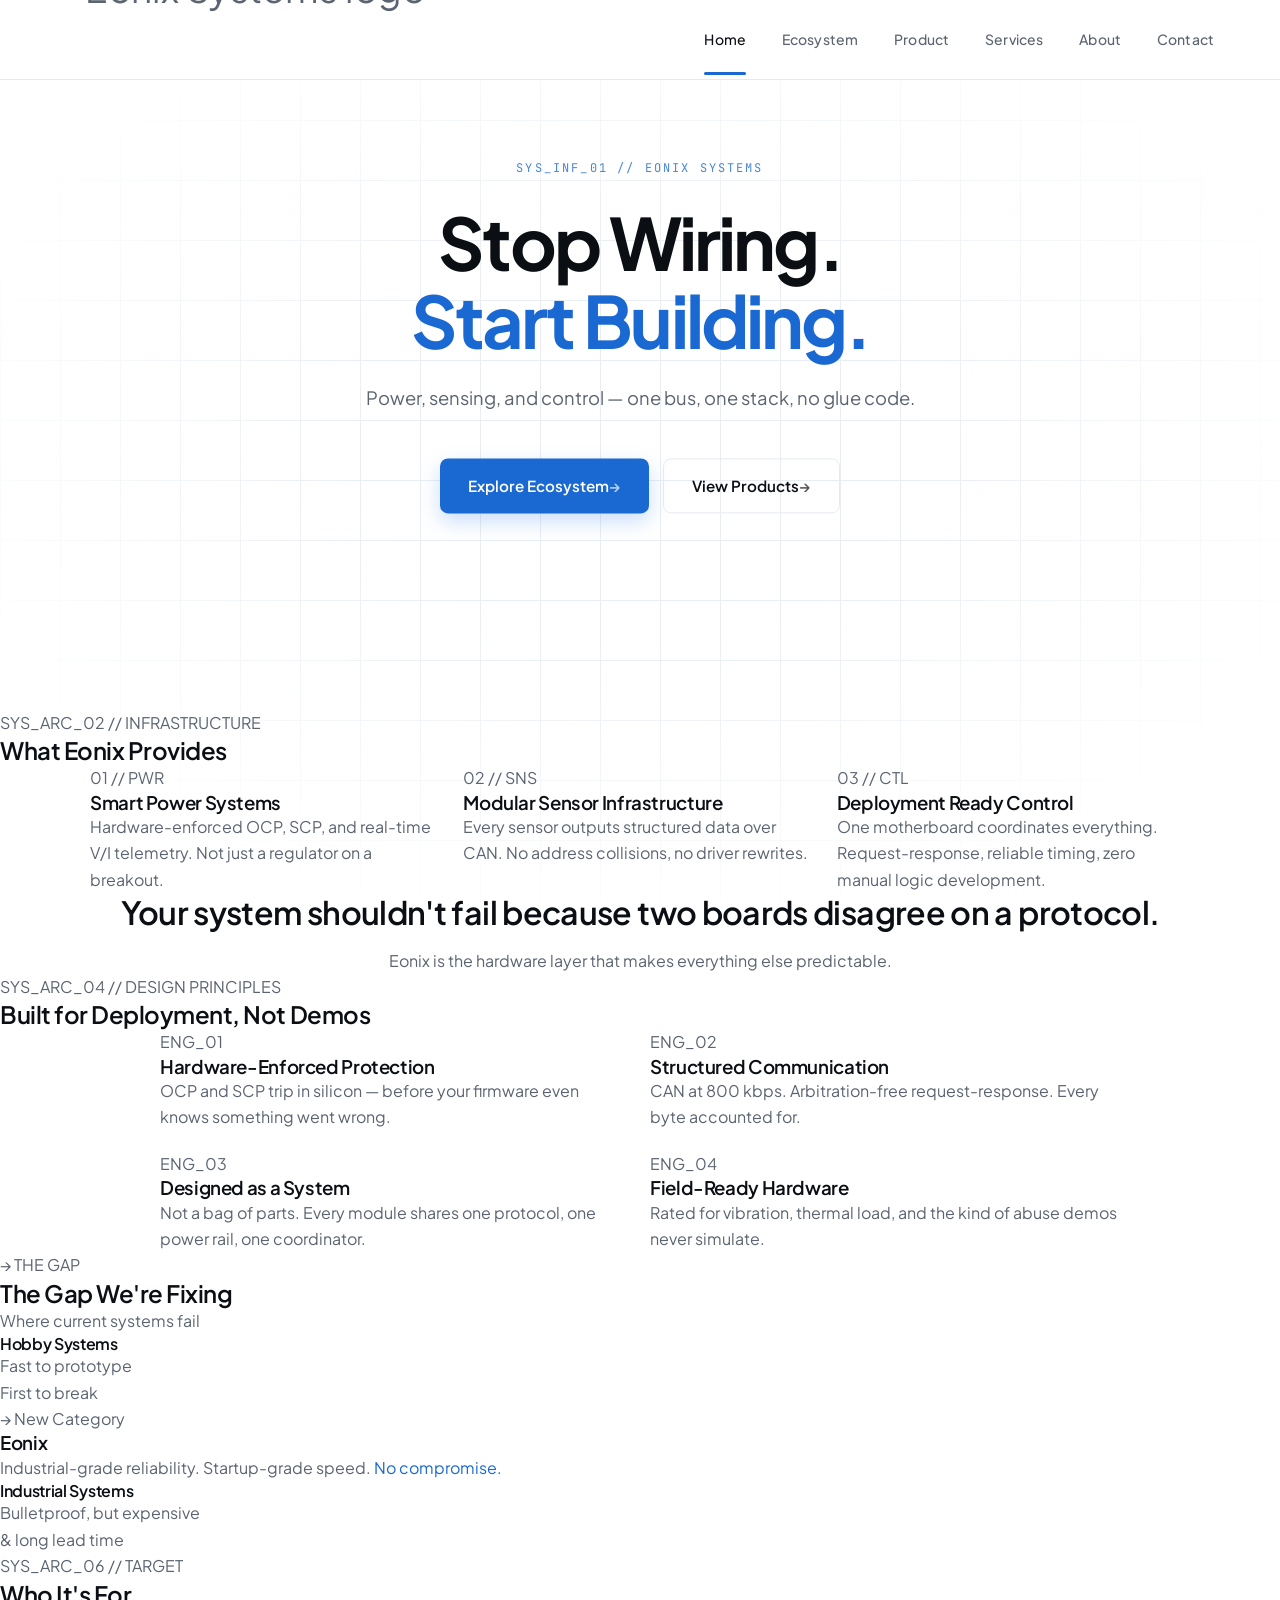
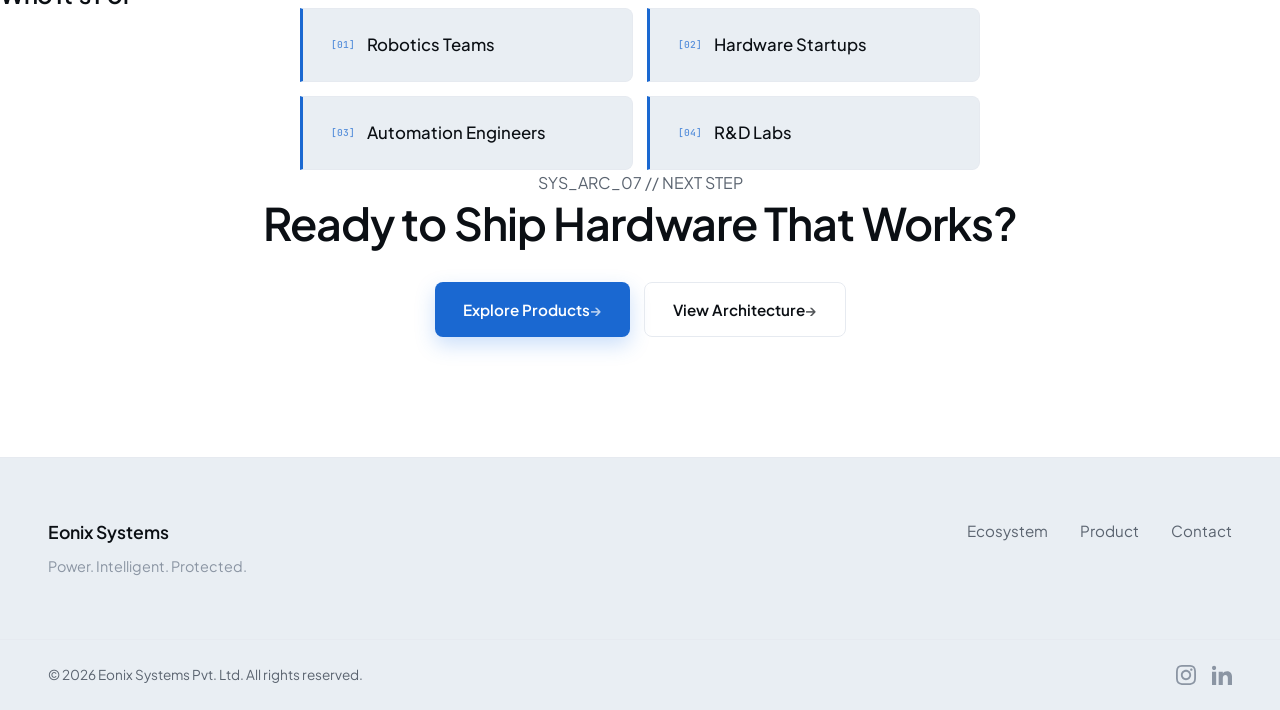
==== index.html @ 837c62bd "Change favicon and mobile logo to black version" ====
<!doctype html>
<html lang="en">

<head>
  <link rel="icon" href="assets/Logo Only Black Transparent.png" type="image/png">
  <meta charset="UTF-8" />
  <meta name="viewport" content="width=device-width, initial-scale=1.0" />
  <meta name="description"
    content="Eonix Systems builds modular embedded infrastructure for robotics, automation, and hardware startups." />
  <meta property="og:title" content="Eonix Systems | Smart Power Infrastructure" />
  <meta property="og:description"
    content="Engineering-first embedded systems — power, sensing, and control built as a unified hardware stack." />
  <title>Eonix Systems | Smart Power Infrastructure</title>

  <link rel="preconnect" href="https://fonts.googleapis.com" />
  <link rel="preconnect" href="https://fonts.gstatic.com" crossorigin />
  <link
    href="https://fonts.googleapis.com/css2?family=Plus+Jakarta+Sans:wght@400;500;600;700&family=JetBrains+Mono:wght@400;700&display=swap"
    rel="stylesheet" />

  <link rel="stylesheet" href="css/base.css?v=608" />
  <link rel="stylesheet" href="css/layout.css?v=608" />
  <link rel="stylesheet" href="css/nav.css?v=609" />
  <link rel="stylesheet" href="css/animations.css?v=608" />
  <link rel="stylesheet" href="css/footer.css?v=608" />
  <link rel="stylesheet" href="css/home.css?v=608" />
</head>

<body>
  <!-- BACKGROUND GRID (same as about.html) -->
  <div class="super-grid"></div>

  <!-- NAVBAR -->
  <nav class="nav-root">
    <div class="nav-inner">
      <a class="nav-logo" href="index.html">
        <img src="assets/Name Logo White Transparent.png" alt="Eonix Systems logo" />
      </a>
      <div class="nav-links">
        <a class="nav-link nav-active" href="index.html">Home</a>
        <a class="nav-link" href="ecosystem.html">Ecosystem</a>
        <a class="nav-link" href="product.html">Product</a>
        <a class="nav-link" href="services.html">Services</a>
        <a class="nav-link" href="about.html">About</a>
        <a class="nav-link" href="contact.html">Contact</a>
      </div>
      <button class="nav-toggle" aria-label="Toggle navigation">
        <span></span><span></span><span></span>
      </button>
    </div>
  </nav>

  <main class="page-wrapper blueprint-wrapper">
    <!-- VERTICAL GUIDE RAILS -->
    <div class="master-guide left"></div>
    <div class="master-guide right"></div>

    <!-- 1. HERO -->
    <section class="page-hero home-root page-section hero-animated-grid">
      <div class="home-hero-inner">
        <span class="hero-sys-label">SYS_INF_01 // EONIX SYSTEMS</span>

        <h1 class="home-title">
          Stop Wiring.<br />
          <span class="text-accent">Start Building.</span>
        </h1>

        <p class="home-subtitle subtitle-animate">
          Power, sensing, and control — one bus, one stack, no glue code.
        </p>

        <div class="hero-actions hero-actions-animate">
          <a class="btn-primary" href="ecosystem.html">
            Explore Ecosystem <span class="btn-arrow">→</span>
          </a>
          <a class="btn-secondary" href="product.html">
            View Products <span class="btn-arrow">→</span>
          </a>
        </div>
      </div>
    </section>

    <!-- 2. WHAT EONIX PROVIDES -->
    <section class="sys-section">
      <div class="sys-container">
        <div class="sys-header reveal">
          <span class="sys-eyebrow">SYS_ARC_02 // INFRASTRUCTURE</span>
          <h2 class="sys-title">What Eonix Provides</h2>
        </div>

        <div class="sys-content provides-grid">
          <div class="sys-card reveal" style="--delay: 100ms;">
            <span class="sys-eyebrow">01 // PWR</span>
            <h3>Smart Power Systems</h3>
            <p>Hardware-enforced OCP, SCP, and real-time V/I telemetry. Not just a regulator on a breakout.</p>
          </div>
          <div class="sys-card reveal" style="--delay: 200ms;">
            <span class="sys-eyebrow">02 // SNS</span>
            <h3>Modular Sensor Infrastructure</h3>
            <p>Every sensor outputs structured data over CAN. No address collisions, no driver rewrites.</p>
          </div>
          <div class="sys-card reveal" style="--delay: 300ms;">
            <span class="sys-eyebrow">03 // CTL</span>
            <h3>Deployment Ready Control</h3>
            <p>One motherboard coordinates everything. Request-response, reliable timing, zero manual logic development.</p>
          </div>
        </div>
      </div>
    </section>

    <!-- 3. WHY IT MATTERS -->
    <section class="sys-section reveal">
      <div class="sys-container" style="text-align: center;">
        <h2 class="sys-title" style="font-size: 2rem; margin-bottom: 16px;">
          Your system shouldn't fail because two boards disagree on a protocol.
        </h2>
        <p class="sys-subtitle">
          Eonix is the hardware layer that makes everything else predictable.
        </p>
      </div>
    </section>

    <!-- 4. BUILT FOR DEPLOYMENT -->
    <section class="sys-section">
      <div class="sys-container">
        <div class="sys-header reveal">
          <span class="sys-eyebrow">SYS_ARC_04 // DESIGN PRINCIPLES</span>
          <h2 class="sys-title">Built for Deployment, Not Demos</h2>
        </div>

        <div class="sys-content deployment-grid">
          <div class="sys-card reveal" style="--delay: 100ms;">
            <span class="sys-eyebrow">ENG_01</span>
            <h3>Hardware-Enforced Protection</h3>
            <p>OCP and SCP trip in silicon — before your firmware even knows something went wrong.</p>
          </div>
          <div class="sys-card reveal" style="--delay: 200ms;">
            <span class="sys-eyebrow">ENG_02</span>
            <h3>Structured Communication</h3>
            <p>CAN at 800 kbps. Arbitration-free request-response. Every byte accounted for.</p>
          </div>
          <div class="sys-card reveal" style="--delay: 300ms;">
            <span class="sys-eyebrow">ENG_03</span>
            <h3>Designed as a System</h3>
            <p>Not a bag of parts. Every module shares one protocol, one power rail, one coordinator.</p>
          </div>
          <div class="sys-card reveal" style="--delay: 400ms;">
            <span class="sys-eyebrow">ENG_04</span>
            <h3>Field-Ready Hardware</h3>
            <p>Rated for vibration, thermal load, and the kind of abuse demos never simulate.</p>
          </div>
        </div>
      </div>
    </section>

    <!-- 5. THE GAP -->
    <section class="sys-section">
      <div class="sys-container premium-gap-section">
        <div class="sys-header reveal">
          <span class="sys-eyebrow">→ THE GAP</span>
          <h2 class="sys-title">The Gap We're Fixing</h2>
          <p class="sys-subtitle">Where current systems fail</p>
        </div>

        <div class="sys-content premium-gap-grid">
          <div class="premium-comp-card hobby reveal reveal-left" style="--delay: 100ms;">
            <h4>Hobby Systems</h4>
            <p>Fast to prototype<br>First to break</p>
          </div>

          <div class="premium-eonix-center reveal reveal-scale" style="--delay: 300ms;">
            <div class="eonix-center-content">
              <span class="eonix-new-category">→ New Category</span>
              <h3 class="eonix-brand-text">Eonix</h3>
              <div class="eonix-tagline">
                <span class="tagline-line1">Industrial-grade reliability.</span>
                <span class="tagline-line2">Startup-grade speed.</span>
                <span class="tagline-line3 text-accent">No compromise.</span>
              </div>
            </div>
          </div>

          <div class="premium-comp-card industrial reveal reveal-right" style="--delay: 200ms;">
            <h4>Industrial Systems</h4>
            <p>Bulletproof, but expensive<br>& long lead time</p>
          </div>
        </div>
      </div>
    </section>

    <!-- 6. WHO IT'S FOR -->
    <section class="sys-section reveal">
      <div class="sys-container">
        <div class="sys-header">
          <span class="sys-eyebrow">SYS_ARC_06 // TARGET</span>
          <h2 class="sys-title">Who It's For</h2>
        </div>

        <div class="sys-content who-list">
        <div class="who-list-item reveal" style="--delay: 100ms;">
          <span class="who-index">[01]</span> Robotics Teams
        </div>
        <div class="who-list-item reveal" style="--delay: 200ms;">
          <span class="who-index">[02]</span> Hardware Startups
        </div>
        <div class="who-list-item reveal" style="--delay: 300ms;">
          <span class="who-index">[03]</span> Automation Engineers
        </div>
        <div class="who-list-item reveal" style="--delay: 400ms;">
          <span class="who-index">[04]</span> R&D Labs
        </div>
        </div>
      </div>
    </section>

    <!-- 7. FINAL CTA -->
    <section class="sys-section reveal reveal-scale">
      <div class="sys-container" style="text-align: center; position: relative;">
        <span class="sys-eyebrow" style="margin-bottom: 20px;">SYS_ARC_07 // NEXT STEP</span>
        <h2 class="sys-title" style="font-size: 2.8rem; margin-bottom: 32px;">
          Ready to Ship Hardware That Works?
        </h2>
        <div class="sys-content hero-actions">
        <a class="btn-primary" href="product.html">
          Explore Products <span class="btn-arrow">→</span>
        </a>
        <a class="btn-secondary" href="ecosystem.html">
          View Architecture <span class="btn-arrow">→</span>
        </a>
        </div>
      </div>
    </section>
  </main>

  <!-- FOOTER -->
  <footer class="footer-root">
    <div class="footer-inner">
      <div class="footer-left">
        <p class="footer-brand">Eonix Systems</p>
        <p class="footer-tagline">Power. Intelligent. Protected.</p>
      </div>
      <div class="footer-right">
        <a class="footer-link" href="ecosystem.html">Ecosystem</a>
        <a class="footer-link" href="product.html">Product</a>
        <a class="footer-link" href="contact.html">Contact</a>
      </div>
    </div>
    <div class="footer-bottom">
      <p>© 2026 Eonix Systems Pvt. Ltd. All rights reserved.</p>
      <div class="footer-social">
        <a href="https://www.instagram.com/eonixsystems/" class="social-icon" aria-label="Instagram" target="_blank">
          <svg viewBox="0 0 24 24" xmlns="http://www.w3.org/2000/svg">
            <path
              d="M12 2.163c3.204 0 3.584.012 4.85.07 3.252.148 4.771 1.691 4.919 4.919.058 1.265.069 1.645.069 4.849 0 3.205-.012 3.584-.069 4.849-.149 3.225-1.664 4.771-4.919 4.919-1.266.058-1.644.07-4.85.07-3.204 0-3.584-.012-4.849-.07-3.26-.149-4.771-1.699-4.919-4.92-.058-1.265-.07-1.644-.07-4.849 0-3.204.013-3.583.07-4.849.149-3.227 1.664-4.771 4.919-4.919 1.266-.057 1.645-.069 4.849-.069zm0-2.163c-3.259 0-3.667.014-4.947.072-4.358.2-6.78 2.618-6.98 6.98-.059 1.281-.073 1.689-.073 4.948 0 3.259.014 3.668.072 4.948.2 4.358 2.618 6.78 6.98 6.98 1.281.058 1.689.072 4.948.072 3.259 0 3.668-.014 4.948-.072 4.354-.2 6.782-2.618 6.979-6.98.059-1.28.073-1.689.073-4.948 0-3.259-.014-3.667-.072-4.947-.196-4.354-2.617-6.78-6.979-6.98-1.281-.059-1.69-.073-4.949-.073zm0 5.838c-3.403 0-6.162 2.759-6.162 6.162s2.759 6.163 6.162 6.163 6.162-2.759 6.162-6.163c0-3.403-2.759-6.162-6.162-6.162zm0 10.162c-2.209 0-4-1.79-4-4 0-2.209 1.791-4 4-4s4 1.791 4 4c0 2.21-1.791 4-4 4zm6.406-11.845c-.796 0-1.441.645-1.441 1.44s.645 1.44 1.441 1.44c.795 0 1.439-.645 1.439-1.44s-.644-1.44-1.439-1.44z" />
          </svg>
        </a>
        <a href="https://www.linkedin.com/company/eonix-systems/?viewAsMember=true" class="social-icon"
          aria-label="LinkedIn" target="_blank">
          <svg viewBox="0 0 24 24" xmlns="http://www.w3.org/2000/svg">
            <path
              d="M4.98 3.5c0 1.381-1.11 2.5-2.48 2.5s-2.48-1.119-2.48-2.5c0-1.38 1.11-2.5 2.48-2.5s2.48 1.12 2.48 2.5zm.02 4.5h-5v16h5v-16zm7.982 0h-4.968v16h4.969v-8.399c0-4.67 6.029-5.052 6.029 0v8.399h4.988v-10.131c0-7.88-8.922-7.593-11.018-3.714v-2.155z" />
          </svg>
        </a>
      </div>
    </div>
  </footer>

  <script src="js/scroll-reveal.js?v=604"></script>
  <script src="js/scroll-animations.js?v=604"></script>
  <script src="js/nav.js?v=609"></script>
</body>

</html>
---- css/base.css ----
/* =============================================================================
   BASE.CSS — Global Design System Foundation
   =============================================================================
   ⭐ THIS IS THE MOST IMPORTANT CSS FILE. Read this before editing anything else.

   DESIGN PHILOSOPHY (v2 — Premium Minimal):
   Target aesthetic: Linear / Stripe / Antigravity — NOT glowing/cyberpunk.
   - Deep navy-black backgrounds, NOT pure black
   - Muted electric blue accent (#2563EB), NOT neon cyan
   - Zero glow effects, zero text-shadows on accent colors
   - Flat surfaces with very thin borders for separation
   - Generous whitespace, clean typography hierarchy

   CSS Load Order (every page loads these in sequence):
   base.css → layout.css → nav.css → animations.css → footer.css → [page].css
   ============================================================================= */

/* =========================
   GLOBAL RESET
   ========================= */

@import url('https://fonts.googleapis.com/css2?family=Plus+Jakarta+Sans:wght@400;500;600;700&family=JetBrains+Mono:wght@400;700&display=swap');

* {
    margin: 0;
    padding: 0;
    box-sizing: border-box;
}

html {
    overflow-x: clip;
    width: 100%;
}

/* =========================
   CSS VARIABLES — Design Tokens
   ========================= */

:root {
    /* SURFACES */
    --surface-0: #ffffff;   /* base */
    --surface-1: #e9eef3;   /* section contrast (darkened 5%) */
    --surface-2: #dfe6f0;   /* elevated containers (darkened 5%) */

    /* TEXT */
    --text-primary: #0b0f14;
    --text-secondary: #5b6470;
    --text-muted: #8b95a3;

    /* BORDERS */
    --border-subtle: #e6eaf0;
    --border-strong: #d0d7e2;

    /* PRIMARY ACCENT (Tweak these variables to adjust the global blue) */
    --accent: #1a68d1;         /* Slightly darker main blue (was #2f80ed) */
    --accent-light: #3584f2;   /* Lighter hover/glow (was #56a8ff) */
    --accent-dark: #1251a6;    /* Deep strict click-state (was #1c5ed6) */

    /* SYSTEM STATE COLORS (SEMANTIC) */
    --state-ok: #27ae60;
    --state-warning: #f2994a;
    --state-error: #eb5757;
    --state-info: var(--accent);

    /* OPTIONAL INDUSTRIAL ACCENT */
    --accent-neutral: #2a2f36;

    /* LEGACY ALIASES (gradual phase-out) */
    --bg-main: var(--surface-0);
    --bg-soft: var(--surface-1);
    --bg-card: var(--surface-0);
    --bg-primary: var(--surface-0);
    --bg-secondary: var(--surface-1);
    --accent-primary: var(--accent);
    --accent-hover: var(--accent-dark);

    /* UI Elements */
    --shadow-sm: 0 1px 3px rgba(0, 0, 0, 0.05);
    --shadow-md: 0 4px 16px rgba(0, 0, 0, 0.04);
    --shadow-lg: 0 12px 40px rgba(0, 0, 0, 0.06);

    /* Geometry */
    --nav-height: 80px;
    --section-spacing: 120px;
}

/* =========================
   BODY & TYPOGRAPHY
   ========================= */

body {
    background-color: var(--bg-main);
    color: var(--text-secondary);
    font-family: 'Plus Jakarta Sans', system-ui, sans-serif;
    line-height: 1.65;
    -webkit-font-smoothing: antialiased;
    position: relative;
    overflow-x: clip;
    width: 100%;
}

p {
    color: var(--text-secondary);
    line-height: 1.65;
}

h1,
h2,
h3,
h4,
h5,
h6 {
    font-family: 'Plus Jakarta Sans', sans-serif;
    font-weight: 600;
    line-height: 1.2;
    color: var(--text-primary);
    letter-spacing: -0.02em;
}

a {
    text-decoration: none;
    color: inherit;
    transition: color 0.2s ease;
}

/* =========================
   BACKGROUND GRID
   ========================= */

body::before {
    content: "";
    position: fixed;
    inset: 0;
    z-index: -1;
    background-image:
        linear-gradient(#e9eef5 1px, transparent 1px),
        linear-gradient(90deg, #e9eef5 1px, transparent 1px);
    background-size: 60px 60px;
    mask-image: radial-gradient(ellipse at center, black 30%, transparent 80%);
    pointer-events: none;
}

/* NOTE: body::after removed — no accent glow overlay */

/* =========================
   UTILITIES
   ========================= */

/* Flat panel / Base card component */
.card,
.provides-card,
.check-item-card,
.stat-card,
.prd-overview-card,
.why-card {
    background: #ffffff;
    border: 1px solid var(--border-subtle);
    border-radius: 12px;
    box-shadow: 0 4px 20px rgba(0, 0, 0, 0.03);
    transition: all 0.25s ease;
}

.card:hover,
.provides-card:hover,
.check-item-card:hover,
.stat-card:hover,
.prd-overview-card:hover,
.why-card:hover {
    transform: translateY(-4px);
    border-color: var(--accent);
    box-shadow: 0 10px 30px rgba(0, 0, 0, 0.06);
}

/* Subtle section divider */
.section-divider {
    height: 1px;
    background: linear-gradient(90deg, transparent, #e6eaf0, transparent);
    width: 100%;
    margin: 45px 0;
}

/* Base CTA Buttons */
.primary-btn,
.btn-primary {
    background: var(--accent);
    color: white;
    border-radius: 8px;
    box-shadow: 0 8px 20px rgba(47, 128, 237, 0.25);
    transition: all 0.2s ease;
    display: inline-flex;
    align-items: center;
    justify-content: center;
    padding: 14px 28px;
    font-weight: 600;
    font-size: 0.95rem;
    border: none;
    cursor: pointer;
}

.primary-btn:hover,
.btn-primary:hover {
    background: var(--accent-dark);
    transform: translateY(-1px);
    color: white;
}

.secondary-btn,
.btn-secondary {
    background: transparent;
    color: var(--text-primary);
    border: 1px solid var(--border-subtle);
    border-radius: 8px;
    transition: all 0.2s ease;
    display: inline-flex;
    align-items: center;
    justify-content: center;
    padding: 14px 28px;
    font-weight: 600;
    font-size: 0.95rem;
    cursor: pointer;
}

.secondary-btn:hover,
.btn-secondary:hover {
    background: var(--bg-secondary);
    border-color: rgba(0, 0, 0, 0.15);
    transform: translateY(-1px);
}

/* Accent color */
.text-accent {
    color: var(--accent);
}

/* Formerly glow-text */
.glow-text {
    color: var(--accent);
    font-weight: 600;
}

/* Red emphasis */
.text-red-glow, .text-red {
    color: var(--state-error);
}

/* =========================
   EMPHASIS & STRUCTURAL BLOCKS
   ========================= */

.highlight-block {
    background: #eef6ff;
    border-left: 3px solid var(--accent);
    padding: 16px;
    color: var(--text-primary);
    border-radius: 0 8px 8px 0;
}

.dark-section {
    background: #0b0f14;
    color: #ffffff;
    border-radius: 16px;
    padding: 60px;
}

/* Ensure typography inside dark section automatically adapts */
.dark-section h1, .dark-section h2, .dark-section h3, .dark-section h4, .dark-section .matters-main {
    color: #ffffff;
}

.dark-section p, .dark-section .matters-sub {
    color: var(--text-muted);
}

.dark-section .section-divider {
    background: linear-gradient(90deg, transparent, rgba(255, 255, 255, 0.1), transparent);
}

.text-bold {
    font-weight: 700;
}

/* Hover border brightening — replaces all glow effects */
.glow-hover {
    transition: border-color 0.25s ease, background 0.25s ease;
}

.glow-hover:hover {
    border-color: var(--border-strong);
    background: var(--bg-card);
}
---- css/layout.css ----
/* =========================
   PAGE SECTION (GLOBAL)
   ========================= */

.page-section {
    max-width: 1500px;
    padding-left: 48px;
    padding-right: 48px;
    margin-left: auto;
    margin-right: auto;
}

@media (max-width: 768px) {
    .page-section {
        padding-left: 16px;
        padding-right: 16px;
    }
}

/* Alternate Section Backgrounds */
.page-section:nth-of-type(even) {
    background-color: var(--bg-secondary);
    border: 1px solid var(--border-subtle);
    border-radius: 20px;
    padding-top: 64px;
    padding-bottom: 64px;
    margin-top: 32px;
    margin-bottom: 32px;
}

/* =========================
   GLOBAL DEPTH & LIGHT
   ========================= */

.page-wrapper {
    background:
        linear-gradient(to bottom,
            rgba(255, 255, 255, 0.015),
            transparent 30%);
}

.page-wrapper {
    padding-top: var(--nav-height);
    min-height: calc(100vh - var(--nav-height));
}

/* =========================
   CONSISTENT PAGE HERO
   All first-sections on every page use this class for
   identical top padding / headline distance from the nav.
   ========================= */

.page-hero {
    min-height: 60vh;
    display: flex;
    flex-direction: column;
    justify-content: flex-start;
    align-items: center;
    padding-top: 14vh;
    padding-bottom: 20px;
    position: relative;
    text-align: center;
}

/* Vertical space between major page sections */
.page-section+.home-tech-divider {
    margin-top: 0;
    margin-bottom: 0;
}
---- css/nav.css ----
/* =============================================================================
   NAV.CSS — Fixed Top Navigation
   Design: Minimal, thin, clean. No glowing active states.
   ============================================================================= */

.nav-root {
    position: fixed;
    top: 0;
    left: 0;
    width: 100%;
    height: var(--nav-height);

    /* Solid nav — not glass, not blur */
    background-color: rgba(255, 255, 255, 0.92);
    border-bottom: 1px solid var(--border-subtle);
    /* #e6eaf0 maps to border-subtle in base.css */
    backdrop-filter: blur(8px);
    -webkit-backdrop-filter: blur(8px);

    z-index: 1000;
}

.nav-inner {
    max-width: 1400px;
    height: 100%;
    margin: 0 auto;
    padding: 0 48px;

    display: flex;
    align-items: center;
    justify-content: space-between;
}

/* Logo clickable wrapper */
.nav-logo {
    display: flex;
    align-items: center;
    flex-shrink: 0;
}

.nav-logo img {
    height: 70px;
    display: block;
    transform: scale(2.3);
    /* Scales the actual pixels up despite transparent borders */
    transform-origin: left center;
}

.nav-links {
    display: flex;
    align-items: stretch;
    height: 100%;
}

.nav-link {
    display: flex;
    align-items: center;
    padding: 0 18px;
    text-decoration: none;
    font-size: 0.875rem;
    color: var(--text-secondary);
    font-weight: 500;
    transition: color 0.2s ease, background-color 0.2s ease;
    letter-spacing: 0.01em;
}

/* Hover — subtle colour shift, NO text-shadow */
.nav-link:hover {
    color: var(--text-primary);
    background-color: var(--bg-soft);
}

.nav-toggle {
    display: none;
    background: none;
    border: none;
    cursor: pointer;
    padding: 4px;
}

.nav-toggle span {
    display: block;
    width: 22px;
    height: 1.5px;
    background-color: var(--text-secondary);
    margin: 5px 0;
    transition: background 0.2s ease;
}

/* =========================
   ACTIVE PAGE STATE
   Clean underline — no box-shadow glow
   ========================= */

.nav-active {
    color: var(--text-primary);
    position: relative;
    font-weight: 500;
    /* NO text-shadow */
}

.nav-slider {
    position: absolute;
    bottom: 4px;
    left: 0;
    height: 3px;
    border-radius: 3px;
    background-color: var(--accent);
    transition: transform 0.3s cubic-bezier(0.25, 1, 0.5, 1), width 0.3s cubic-bezier(0.25, 1, 0.5, 1), opacity 0.2s ease;
    pointer-events: none;
    z-index: 10;
}

/* =========================
   RESPONSIVE (mobile)
   ========================= */

@media (max-width: 1024px) {

    :root {
        --nav-height: 70px;
    }

    .nav-logo img {
        content: url("../assets/Logo Only Black Transparent.png");
        height: 50px;
        transform: scale(1.5);
        /* Adjust this scale specifically for the symbol image */
        transform-origin: left center;
    }

    .nav-inner {
        padding: 0 24px;
    }

    .nav-links {
        position: absolute;
        top: var(--nav-height);
        left: 0;
        width: 100%;
        height: auto;
        gap: 0;
        max-height: calc(100vh - var(--nav-height));
        overflow-y: auto;
        flex-direction: column;
        background-color: var(--bg-soft);
        display: none;
        border-bottom: 1px solid var(--border-subtle);
    }

    .nav-links.open {
        display: flex;
    }

    .nav-link {
        width: 100%;
        padding: 18px 24px;
        border-top: 1px solid var(--border-subtle);
        color: var(--text-secondary);
    }

    .nav-slider {
        display: none !important;
    }

    .nav-active {
        color: var(--accent-hover);
        border-left: 2px solid var(--accent-primary);
        padding-left: 22px;
    }

    .nav-toggle {
        display: block;
    }
}
---- css/animations.css ----
/* =============================================================================
   ANIMATIONS.CSS — Scroll Reveal & Motion System
   =============================================================================
   HOW SCROLL REVEAL WORKS:
   1. Add class "reveal" to any element you want to fade in on scroll
   2. js/scroll-reveal.js adds ".is-visible" when it enters the viewport
   3. The CSS transition here does the visual animation

   STAGGERED DELAY: Add style="--delay: 200ms;" to stagger elements.

   PHILOSOPHY: Very subtle. Fade-in / slide-up only. No pulsing, no glowing.
   ============================================================================= */

/* =========================
   SCROLL REVEAL — VARIANTS
   ========================= */

.reveal {
    --reveal-y: 16px;
    opacity: 0;
    transform: translateY(var(--reveal-y));
    transition:
        opacity 0.55s ease-out,
        transform 0.55s cubic-bezier(0.22, 1, 0.36, 1);
}

.reveal.is-visible {
    opacity: 1;
    transform: translateY(0);
}

.reveal-left {
    opacity: 0;
    transform: translateX(-24px);
}
.reveal-left.is-visible {
    opacity: 1;
    transform: translateX(0);
}

.reveal-right {
    opacity: 0;
    transform: translateX(24px);
}
.reveal-right.is-visible {
    opacity: 1;
    transform: translateX(0);
}

.reveal-scale {
    opacity: 0;
    transform: scale(0.97);
}
.reveal-scale.is-visible {
    opacity: 1;
    transform: scale(1);
}

/* Stagger delay support via CSS custom prop */
.reveal[style] {
    transition-delay: var(--delay, 0ms);
}

/* =========================
   HERO ANIMATED GRID
   Very faint — barely visible, NOT a neon laser grid.
   ========================= */

.hero-animated-grid {
    position: relative;
    overflow: hidden;
}

.hero-animated-grid::before {
    content: '';
    position: absolute;
    inset: -50%;
    z-index: 0;
    background-image:
        linear-gradient(rgba(255,255,255,0.015) 1px, transparent 1px),
        linear-gradient(90deg, rgba(255,255,255,0.015) 1px, transparent 1px);
    background-size: 64px 64px;
    animation: gridMove 60s linear infinite;
    mask-image: radial-gradient(ellipse at center, black 10%, transparent 55%);
    pointer-events: none;
}

@keyframes gridMove {
    0%   { background-position: 0% 0%; }
    100% { background-position: 100% 100%; }
}

/* =========================
   CONNECTOR LINE
   (Home page: Power/Sensor/Actuator connectors)
   ========================= */

/* NOTE: connector-line is now a thin grey line, not cyan.
   Overrides are in home.css. This base just handles the reveal animation. */
.connector-line {
    /* No box-shadow glow — plain thin line */
    transition: opacity 0.5s ease;
}
.connector-line.is-visible {
    opacity: 1;
}

/* =========================
   REDUCED MOTION
   ========================= */

@media (prefers-reduced-motion: reduce) {
    .reveal,
    .reveal-left,
    .reveal-right,
    .reveal-scale {
        opacity: 1;
        transform: none;
        transition: none;
        animation: none;
    }
}
---- css/footer.css ----
/* =========================
   FOOTER
   ========================= */

.footer-root {
    margin-top: var(--section-spacing);
    border-top: 1px solid var(--border-subtle);
    background-color: var(--surface-1);
}

.footer-inner {
    max-width: 1400px;
    margin: 0 auto;
    padding: 60px 48px;

    display: flex;
    justify-content: space-between;
    align-items: flex-start;
}

.footer-brand {
    font-size: 1.1rem;
    font-weight: 600;
    color: var(--text-primary);
    font-family: 'Plus Jakarta Sans', sans-serif;
}

.footer-tagline {
    font-size: 0.9rem;
    color: var(--text-muted);
    margin-top: 8px;
}

.footer-right {
    display: flex;
    gap: 32px;
}

.footer-link {
    font-size: 0.95rem;
    text-decoration: none;
    color: var(--text-secondary);
    transition: color 0.2s ease;
}

.footer-link:hover {
    color: var(--accent-primary);
}

.footer-bottom {
    max-width: 1400px;
    margin: 0 auto;
    padding: 24px 48px;
    border-top: 1px solid var(--border-subtle);

    display: flex;
    justify-content: space-between;
    align-items: center;

    font-size: 0.85rem;
    color: var(--text-muted);
}

.footer-social {
    display: flex;
    gap: 16px;
    align-items: center;
}

.social-icon {
    color: var(--text-muted);
    transition: color 0.3s ease, transform 0.3s ease;
    display: flex;
    align-items: center;
    justify-content: center;
}

.social-icon svg {
    width: 20px;
    height: 20px;
    fill: currentColor;
}

.social-icon:hover {
    color: var(--accent-primary);
    transform: translateY(-2px);
}

@media (max-width: 768px) {
    .footer-inner {
        flex-direction: column;
        gap: 40px;
        align-items: center;
        text-align: center;
    }

    .footer-right {
        flex-direction: column;
        gap: 16px;
        align-items: center;
        text-align: center;
    }

    .footer-bottom {
        flex-direction: column;
        gap: 16px;
    }
}
---- css/home.css ----
/* =============================================================================
   HOME.CSS — Homepage Styles
   Design: Engineering-first. Blueprint aesthetic with tech details from about.css.
   Space Mono font loaded in HTML head.
   ============================================================================= */

/* =========================
   PAGE-LEVEL SPACING
   ========================= */

.page-section {
    margin-bottom: 90px;
}

/* =========================
   HERO
   ========================= */

/* .home-root styling moved to .page-hero in layout.css */

.home-hero-inner {
    max-width: 860px;
    margin: 0 auto;
    position: relative;
    z-index: 2;
}

.hero-sys-label {
    font-family: 'JetBrains Mono', monospace;
    font-size: 0.75rem;
    color: var(--accent-primary);
    letter-spacing: 0.18em;
    opacity: 0.8;
    margin-bottom: 24px;
    display: block;
    min-height: 1.2em;
}

.home-title {
    font-size: 4.5rem;
    font-weight: 700;
    line-height: 1.08;
    letter-spacing: -0.04em;
    margin-bottom: 24px;
    color: var(--text-primary);
    perspective: 600px;
    /* Prevent FOUC: words are visible only after JS wraps them in .word-reveal spans.
       The .words-ready class is added by scroll-animations.js after wrapping. */
}

.home-title:not(.words-ready) {
    visibility: hidden;
}

/* Fallback: if JS fails to load, show title after 2s */
@supports (animation: none) {
    .home-title:not(.words-ready) {
        animation: showFallback 0s 2s forwards;
    }
}
@keyframes showFallback {
    to { visibility: visible; }
}

.home-subtitle {
    font-size: 1.15rem;
    color: var(--text-secondary);
    max-width: 580px;
    margin: 0 auto 44px;
    font-weight: 400;
    line-height: 1.7;
}

/* =========================
   BUTTONS
   ========================= */

.hero-actions {
    display: flex;
    justify-content: center;
    gap: 14px;
    flex-wrap: wrap;
}

/* Button animation utilities specific to home layout */
.btn-arrow {
    transition: transform 0.18s ease;
    opacity: 0.7;
}
.btn-primary:hover .btn-arrow,
.btn-secondary:hover .btn-arrow {
    transform: translateX(4px);
    opacity: 1;
}

/* =========================
   TECH DIVIDERS (from about.css)
   ========================= */

.home-tech-divider {
    position: relative;
    width: 100%;
    margin: 45px 0;
    height: 1px;
    background: linear-gradient(90deg, transparent, var(--border-subtle), transparent);
    display: flex;
    justify-content: center;
    align-items: center;
}

.home-tech-divider .tech-node {
    display: none; /* Removed the square node for minimal styling */
}

/* =========================
   SECTION HEADER BLOCK
   ========================= */

.home-section-header {
    margin-bottom: 48px;
    text-align: center;
}

.home-section-label {
    font-family: 'JetBrains Mono', monospace;
    font-size: 0.68rem;
    color: var(--accent-primary);
    letter-spacing: 0.2em;
    text-transform: uppercase;
    display: block;
    margin-bottom: 14px;
    opacity: 0.8;
}

.home-section-title {
    font-size: 2.2rem;
    font-weight: 700;
    text-align: center;
    margin-bottom: 0;
    letter-spacing: -0.03em;
    color: var(--text-primary);
    position: relative;
    display: inline-block;
}

/* blue dot before title — same as about.css .title-dot */
.home-section-title .title-dot {
    position: absolute;
    top: 50%;
    left: -22px;
    width: 6px;
    height: 6px;
    background: var(--accent-primary);
    border-radius: 50%;
    transform: translateY(-50%);
}

/* =========================
   HOVER UTILITY
   ========================= */

.hover-tech {
    transition: transform 0.2s cubic-bezier(0.2, 0, 0, 1),
                border-color 0.2s ease,
                background 0.2s ease;
}
.hover-tech:hover {
    transform: translateY(-3px);
    border-color: var(--border-strong) !important;
}

/* =========================
   TECH CARD (blueprint corners)
   ========================= */

.tc-card {
    position: relative;
    background: var(--surface-1);
    border: 1px solid var(--border-subtle);
    border-radius: 8px;
    padding: 36px 28px;
    overflow: hidden;
    transition: border-color 0.2s ease, transform 0.2s ease;
}
.tc-card:hover {
    border-color: var(--border-strong);
    transform: translateY(-3px);
}

/* Corner bracket marks */
.tc-card .tc-corner { position: absolute; width: 10px; height: 10px; border: 1px solid transparent; }
.tc-card .tc-corner.tl { top: 0; left: 0; border-top-color: var(--accent-primary); border-left-color: var(--accent-primary); }
.tc-card .tc-corner.tr { top: 0; right: 0; border-top-color: var(--accent-primary); border-right-color: var(--accent-primary); }
.tc-card .tc-corner.bl { bottom: 0; left: 0; border-bottom-color: var(--accent-primary); border-left-color: var(--accent-primary); }
.tc-card .tc-corner.br { bottom: 0; right: 0; border-bottom-color: var(--accent-primary); border-right-color: var(--accent-primary); }

/* =========================
   WHAT EONIX PROVIDES (3 Cards)
   ========================= */

.home-provides {
    max-width: 1100px;
    margin-left: auto;
    margin-right: auto;
}

.provides-grid {
    display: grid;
    grid-template-columns: repeat(3, 1fr);
    gap: 20px;
    max-width: 1100px;
    margin: 0 auto;
}

.provides-card {
    padding: 36px 28px;
    background: var(--surface-1);
    border: 1px solid var(--border-subtle);
    border-radius: 8px;
    display: flex;
    flex-direction: column;
    gap: 12px;
    position: relative;
    overflow: hidden;
    transition: border-color 0.2s ease, transform 0.2s ease;
}
.provides-card:hover {
    border-color: var(--border-strong);
    transform: translateY(-3px);
}

/* Thin top accent line per card */
.provides-card::before {
    content: '';
    position: absolute;
    top: 0; left: 0; right: 0;
    height: 2px;
    background: var(--accent-primary);
    opacity: 0.6;
}

.provides-card-index {
    font-family: 'JetBrains Mono', monospace;
    font-size: 0.65rem;
    color: var(--accent-primary);
    letter-spacing: 0.15em;
    opacity: 0.7;
}

.provides-card h3 {
    color: var(--text-primary);
    font-size: 1.05rem;
    font-weight: 600;
    margin: 0;
}

.provides-card p {
    color: var(--text-secondary);
    font-size: 0.92rem;
    line-height: 1.6;
    margin: 0;
}

/* =========================
   WHY IT MATTERS (Quote Block)
   ========================= */

.home-matters {
    text-align: center;
    max-width: 720px;
    margin-left: auto;
    margin-right: auto;
    padding: 0 24px;
    margin-bottom: 120px;
}

.home-matters .matters-main {
    font-size: 1.5rem;
    font-weight: 500;
    color: var(--text-primary);
    line-height: 1.6;
    margin: 0 0 16px 0;
}

.home-matters .matters-sub {
    font-size: 1rem;
    color: var(--text-secondary);
    margin: 0;
    line-height: 1.6;
}

/* =========================
   BUILT FOR DEPLOYMENT (2x2)
   ========================= */

.home-difference {
    max-width: 960px;
    margin-left: auto;
    margin-right: auto;
}

.deployment-grid {
    display: grid;
    grid-template-columns: repeat(2, 1fr);
    gap: 20px;
    max-width: 960px;
    margin: 0 auto;
}

.home-diff-item {
    padding: 32px 28px;
    border-radius: 8px;
    background: var(--surface-1);
    border: 1px solid var(--border-subtle);
    display: flex;
    flex-direction: column;
    gap: 10px;
    position: relative;
    transition: border-color 0.2s ease, transform 0.2s ease;
}
.home-diff-item:hover {
    border-color: var(--border-strong);
    transform: translateY(-2px);
}

.diff-item-index {
    font-family: 'JetBrains Mono', monospace;
    font-size: 0.6rem;
    color: var(--accent-primary);
    letter-spacing: 0.15em;
    opacity: 0.6;
}

.home-diff-item h3 {
    font-size: 1.05rem;
    font-weight: 600;
    color: var(--text-primary);
    margin: 0;
}

.home-diff-item p {
    font-size: 0.9rem;
    color: var(--text-secondary);
    line-height: 1.6;
    margin: 0;
}

/* =========================
   GAP SECTION (VS)
   ========================= */

.home-gap {
    max-width: 900px;
    margin-left: auto;
    margin-right: auto;
}

.gap-vs-container {
    display: grid;
    grid-template-columns: 1fr auto 1fr;
    align-items: center;
    gap: 20px;
    max-width: 860px;
    margin: 0 auto 28px;
}

.gap-card {
    padding: 28px 24px;
    text-align: center;
    border-radius: 8px;
    background: var(--surface-1);
    border: 1px solid var(--border-subtle);
}

.gap-card h4 {
    font-size: 1rem;
    margin: 0 0 8px;
    font-weight: 600;
}

.hobby-card h4     { color: #F87171; }
.industrial-card h4 { color: #FBBF24; }

.gap-card p {
    color: var(--text-muted);
    font-size: 0.88rem;
    margin: 0;
    line-height: 1.5;
}

.gap-vs-text {
    font-family: 'JetBrains Mono', monospace;
    font-size: 0.75rem;
    font-weight: 700;
    color: var(--text-muted);
    opacity: 0.4;
    text-align: center;
}

.gap-center {
    position: relative;
    max-width: 680px;
    margin: 0 auto;
    padding: 32px 40px;
    border: 1px solid var(--accent-border);
    background: var(--accent-subtle);
    border-radius: 8px;
    text-align: center;
}
/* Corner brackets on the Eonix center card */
.gap-center .tc-corner { position: absolute; width: 10px; height: 10px; border: 1px solid transparent; }
.gap-center .tc-corner.tl { top: 0; left: 0; border-top-color: var(--accent-primary); border-left-color: var(--accent-primary); }
.gap-center .tc-corner.tr { top: 0; right: 0; border-top-color: var(--accent-primary); border-right-color: var(--accent-primary); }
.gap-center .tc-corner.bl { bottom: 0; left: 0; border-bottom-color: var(--accent-primary); border-left-color: var(--accent-primary); }
.gap-center .tc-corner.br { bottom: 0; right: 0; border-bottom-color: var(--accent-primary); border-right-color: var(--accent-primary); }

.gap-center h3 {
    font-size: 1.4rem;
    font-weight: 700;
    color: var(--accent-primary);
    margin: 0 0 8px;
}
.gap-center p {
    font-size: 1rem;
    color: var(--text-secondary);
    line-height: 1.6;
    margin: 0;
}

/* =========================
   WHO IT'S FOR (Grid)
   ========================= */

.home-who {
    max-width: 900px;
    margin-left: auto;
    margin-right: auto;
}

.who-list {
    display: grid;
    grid-template-columns: repeat(2, 1fr);
    gap: 14px;
    max-width: 680px;
    margin: 0 auto;
}

.who-list-item {
    padding: 22px 28px;
    border: 1px solid var(--border-subtle);
    border-left: 3px solid var(--accent-primary);
    border-radius: 0 8px 8px 0;
    background: var(--surface-1);
    font-size: 1.05rem;
    font-weight: 500;
    color: var(--text-primary);
    display: flex;
    align-items: center;
    gap: 12px;
    transition: border-color 0.2s ease, background 0.2s ease;
}
.who-list-item:hover {
    background: var(--bg-card);
    border-color: var(--border-strong);
    border-left-color: var(--accent-hover);
}

.who-list-item .who-index {
    font-family: 'JetBrains Mono', monospace;
    font-size: 0.6rem;
    color: var(--accent-primary);
    opacity: 0.7;
    flex-shrink: 0;
}

/* =========================
   CLOSING CTA
   ========================= */

.home-direction {
    position: relative;
    display: flex;
    flex-direction: column;
    align-items: center;
    justify-content: center;
    text-align: center;
    padding: 80px 32px;
    border-radius: 8px;
    border: 1px solid var(--border-subtle);
    background: var(--surface-1);
    max-width: 1100px;
    margin: 0 auto 120px;
}

/* =========================
   RESPONSIVE
   ========================= */

@media (max-width: 1024px) {
    .home-title { font-size: 3.8rem; }
    .provides-grid { grid-template-columns: 1fr; }
    .deployment-grid { grid-template-columns: 1fr; }
}

@media (max-width: 768px) {
    .home-title { font-size: 2.8rem; letter-spacing: -0.03em; }
    .hero-actions { flex-direction: column; align-items: stretch; gap: 12px; }
    .btn-primary, .btn-secondary { width: 100%; justify-content: center; }
    .gap-vs-container { grid-template-columns: 1fr; }
    .gap-vs-text { text-align: center; padding: 4px 0; }
    .who-list { grid-template-columns: 1fr; }
    .home-section-title .title-dot { display: none; }
}
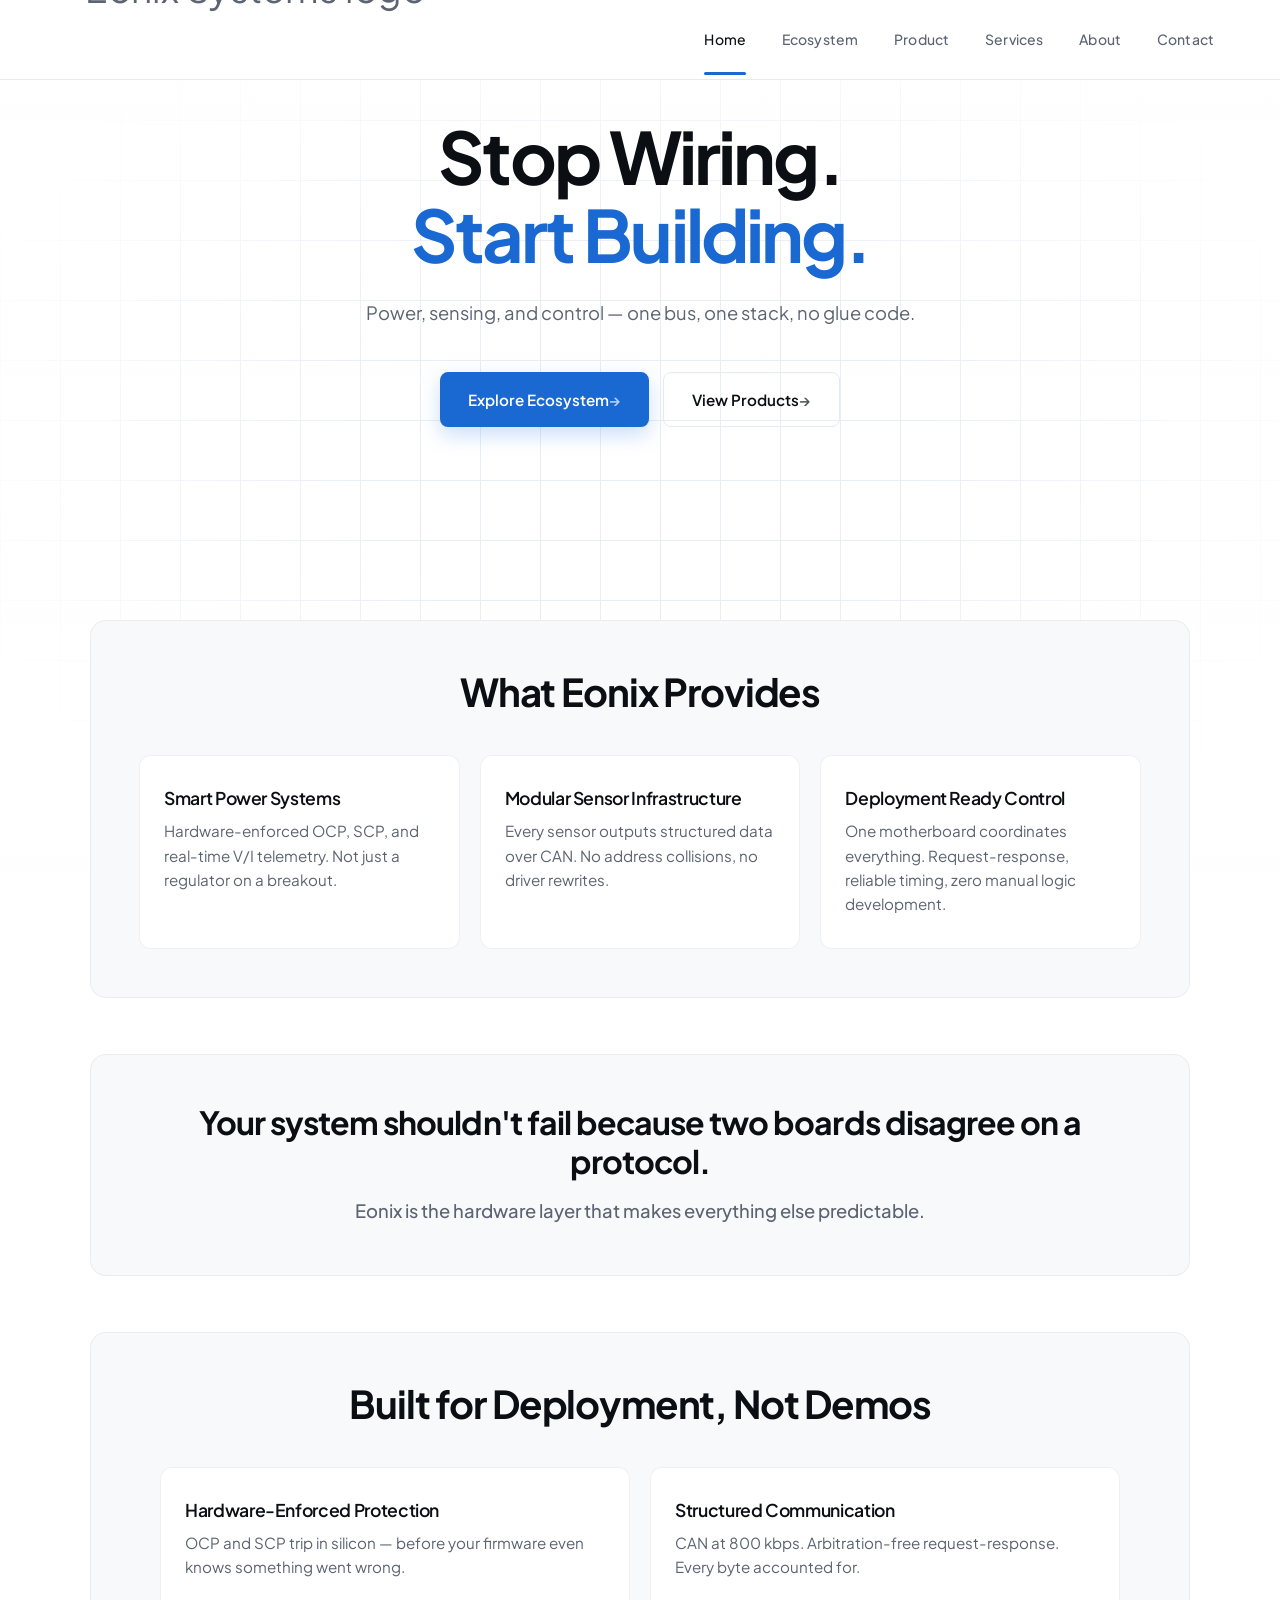
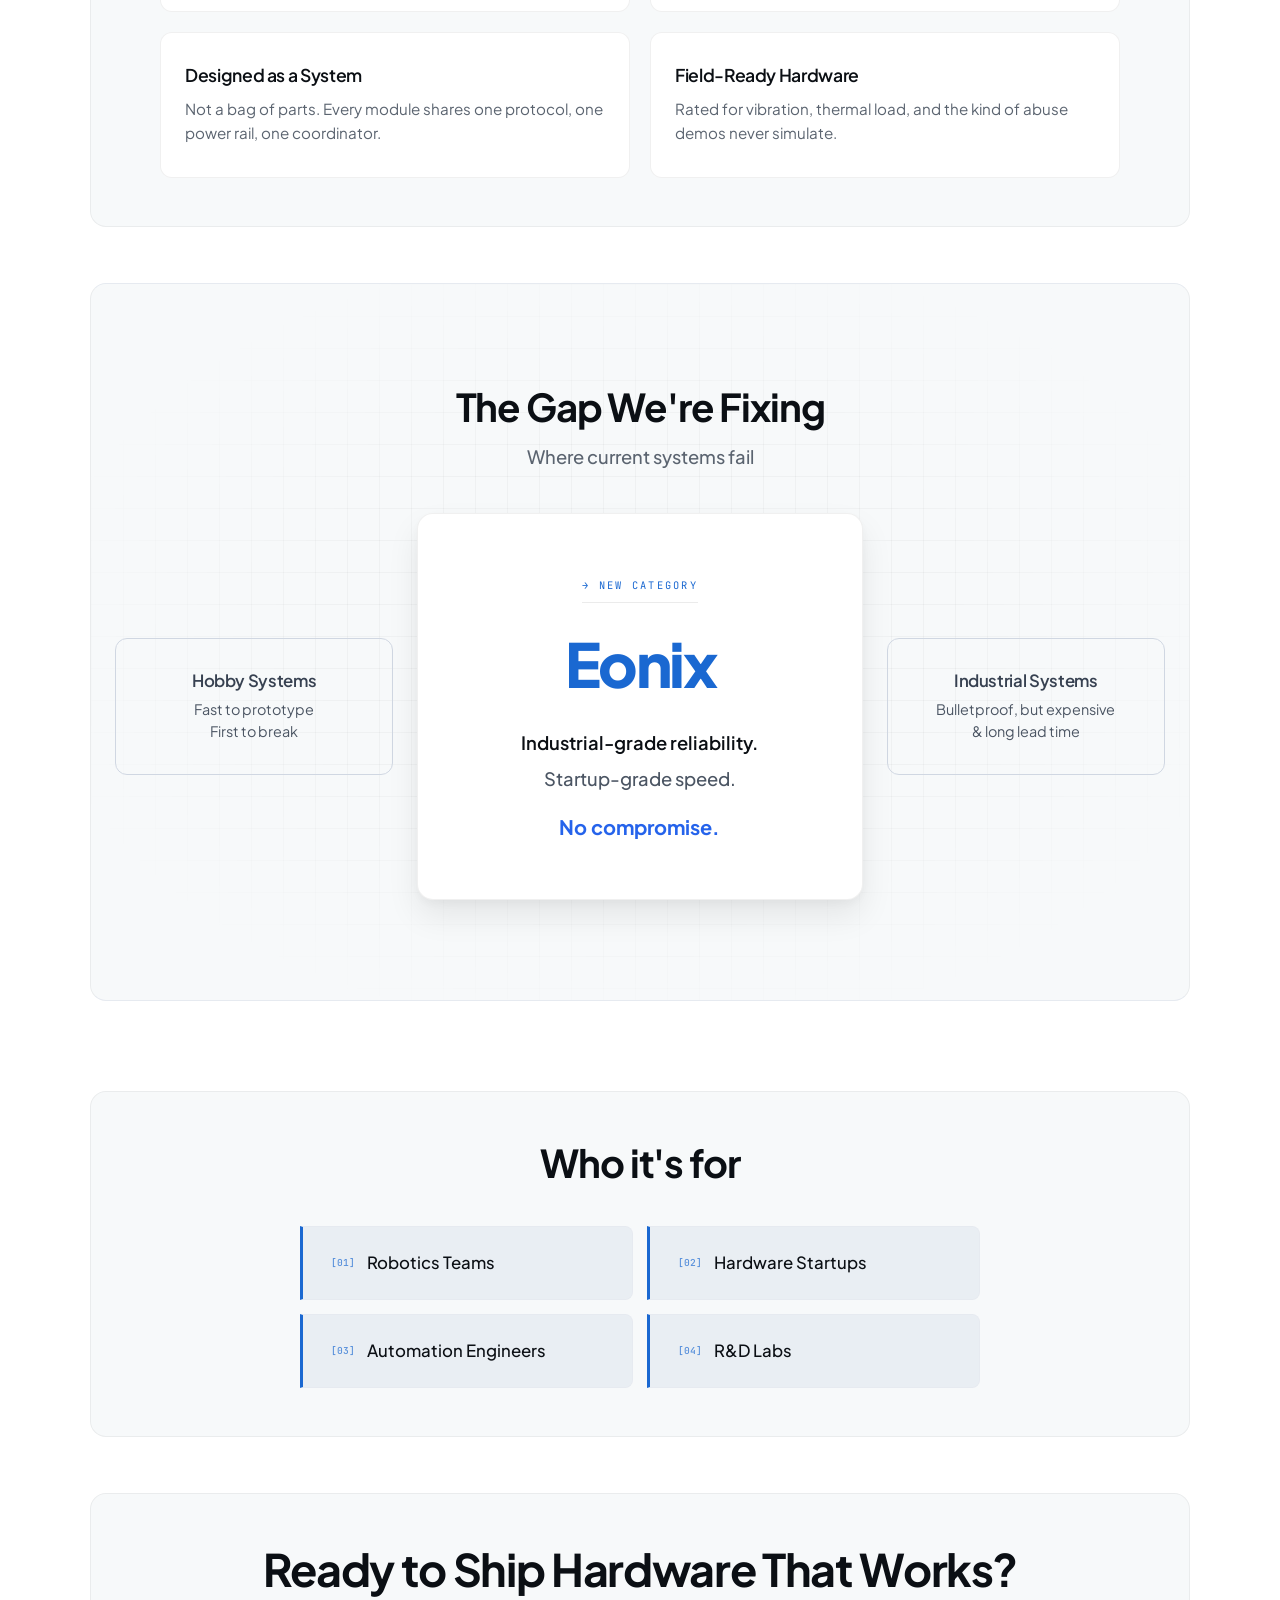
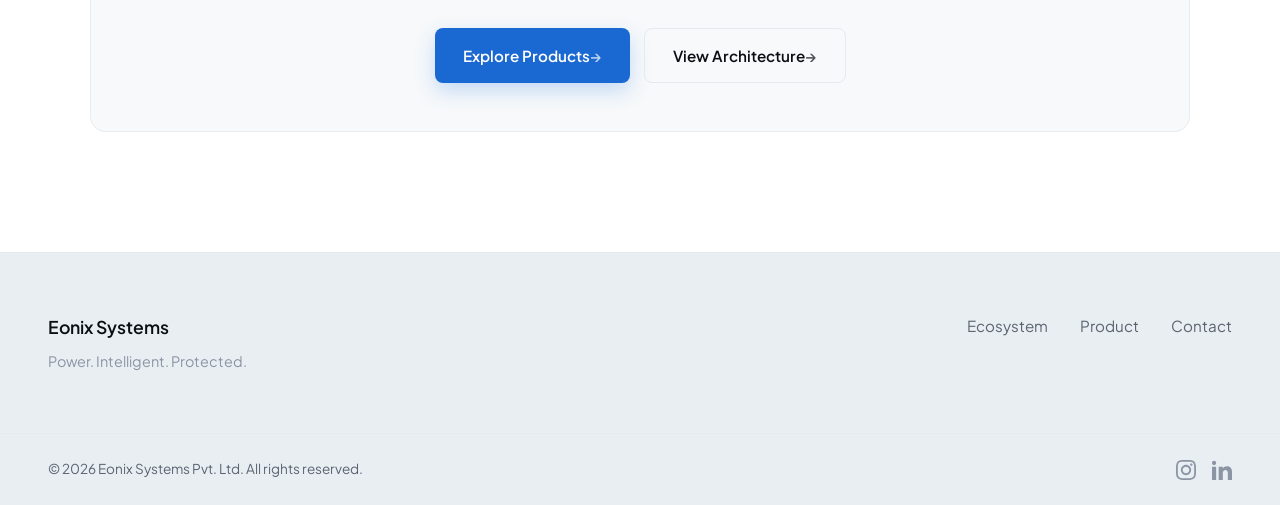
==== commit 771d62fd: "Update website label and about page styling" ====
--- a/index.html
+++ b/index.html
@@ -2,7 +2,7 @@
 <html lang="en">
 
 <head>
-  <link rel="icon" href="assets/Logo Only Black Transparent.png" type="image/png">
+  <link rel="icon" href="assets/Logo Only White.png" type="image/png">
   <meta charset="UTF-8" />
   <meta name="viewport" content="width=device-width, initial-scale=1.0" />
   <meta name="description"
@@ -102,7 +102,8 @@
           <div class="sys-card reveal" style="--delay: 300ms;">
             <span class="sys-eyebrow">03 // CTL</span>
             <h3>Deployment Ready Control</h3>
-            <p>One motherboard coordinates everything. Request-response, reliable timing, zero manual logic development.</p>
+            <p>One motherboard coordinates everything. Request-response, reliable timing, zero manual logic development.
+            </p>
           </div>
         </div>
       </div>
@@ -193,22 +194,22 @@
       <div class="sys-container">
         <div class="sys-header">
           <span class="sys-eyebrow">SYS_ARC_06 // TARGET</span>
-          <h2 class="sys-title">Who It's For</h2>
+          <h2 class="sys-title">Who it's for</h2>
         </div>
 
         <div class="sys-content who-list">
-        <div class="who-list-item reveal" style="--delay: 100ms;">
-          <span class="who-index">[01]</span> Robotics Teams
-        </div>
-        <div class="who-list-item reveal" style="--delay: 200ms;">
-          <span class="who-index">[02]</span> Hardware Startups
-        </div>
-        <div class="who-list-item reveal" style="--delay: 300ms;">
-          <span class="who-index">[03]</span> Automation Engineers
-        </div>
-        <div class="who-list-item reveal" style="--delay: 400ms;">
-          <span class="who-index">[04]</span> R&D Labs
-        </div>
+          <div class="who-list-item reveal" style="--delay: 100ms;">
+            <span class="who-index">[01]</span> Robotics Teams
+          </div>
+          <div class="who-list-item reveal" style="--delay: 200ms;">
+            <span class="who-index">[02]</span> Hardware Startups
+          </div>
+          <div class="who-list-item reveal" style="--delay: 300ms;">
+            <span class="who-index">[03]</span> Automation Engineers
+          </div>
+          <div class="who-list-item reveal" style="--delay: 400ms;">
+            <span class="who-index">[04]</span> R&D Labs
+          </div>
         </div>
       </div>
     </section>
@@ -221,12 +222,12 @@
           Ready to Ship Hardware That Works?
         </h2>
         <div class="sys-content hero-actions">
-        <a class="btn-primary" href="product.html">
-          Explore Products <span class="btn-arrow">→</span>
-        </a>
-        <a class="btn-secondary" href="ecosystem.html">
-          View Architecture <span class="btn-arrow">→</span>
-        </a>
+          <a class="btn-primary" href="product.html">
+            Explore Products <span class="btn-arrow">→</span>
+          </a>
+          <a class="btn-secondary" href="ecosystem.html">
+            View Architecture <span class="btn-arrow">→</span>
+          </a>
         </div>
       </div>
     </section>
@@ -270,4 +271,4 @@
   <script src="js/nav.js?v=609"></script>
 </body>
 
-</html>
+</html>
--- a/css/home.css
+++ b/css/home.css
@@ -8,15 +8,9 @@
    PAGE-LEVEL SPACING
    ========================= */
 
-.page-section {
-    margin-bottom: 90px;
-}
-
 /* =========================
    HERO
    ========================= */
-
-/* .home-root styling moved to .page-hero in layout.css */
 
 .home-hero-inner {
     max-width: 860px;
@@ -44,15 +38,12 @@
     margin-bottom: 24px;
     color: var(--text-primary);
     perspective: 600px;
-    /* Prevent FOUC: words are visible only after JS wraps them in .word-reveal spans.
-       The .words-ready class is added by scroll-animations.js after wrapping. */
 }
 
 .home-title:not(.words-ready) {
     visibility: hidden;
 }
 
-/* Fallback: if JS fails to load, show title after 2s */
 @supports (animation: none) {
     .home-title:not(.words-ready) {
         animation: showFallback 0s 2s forwards;
@@ -82,7 +73,6 @@
     flex-wrap: wrap;
 }
 
-/* Button animation utilities specific to home layout */
 .btn-arrow {
     transition: transform 0.18s ease;
     opacity: 0.7;
@@ -94,14 +84,14 @@
 }
 
 /* =========================
-   TECH DIVIDERS (from about.css)
+   SHARED INTERIOR PAGE SYSTEM
    ========================= */
 
 .home-tech-divider {
     position: relative;
-    width: 100%;
-    margin: 45px 0;
+    width: min(1100px, calc(100% - 96px));
     height: 1px;
+    margin: 18px auto 42px;
     background: linear-gradient(90deg, transparent, var(--border-subtle), transparent);
     display: flex;
     justify-content: center;
@@ -109,50 +99,181 @@
 }
 
 .home-tech-divider .tech-node {
-    display: none; /* Removed the square node for minimal styling */
-}
-
-/* =========================
-   SECTION HEADER BLOCK
-   ========================= */
+    display: block;
+    width: 9px;
+    height: 9px;
+    border: 1px solid var(--accent-border);
+    background: var(--surface-0);
+    border-radius: 50%;
+}
+
+.home-section-shell {
+    max-width: 1100px;
+    margin: 0 auto;
+    padding: 48px;
+    background: #f7f9fa;
+    border: 1px solid rgba(0, 0, 0, 0.05);
+    border-radius: 16px;
+}
+
+.home-section-shell.section-wide {
+    max-width: 1200px;
+}
 
 .home-section-header {
-    margin-bottom: 48px;
+    margin-bottom: 40px;
+}
+
+.home-section-header.text-center {
     text-align: center;
 }
 
 .home-section-label {
     font-family: 'JetBrains Mono', monospace;
-    font-size: 0.68rem;
+    font-size: 0.75rem;
     color: var(--accent-primary);
     letter-spacing: 0.2em;
     text-transform: uppercase;
     display: block;
-    margin-bottom: 14px;
-    opacity: 0.8;
+    margin-bottom: 10px;
+    font-weight: 600;
 }
 
 .home-section-title {
-    font-size: 2.2rem;
+    position: relative;
+    font-size: 2.4rem;
     font-weight: 700;
-    text-align: center;
-    margin-bottom: 0;
+    margin: 0;
     letter-spacing: -0.03em;
     color: var(--text-primary);
-    position: relative;
+    line-height: 1.15;
+}
+
+.home-section-header.text-center .home-section-title {
     display: inline-block;
 }
 
-/* blue dot before title — same as about.css .title-dot */
-.home-section-title .title-dot {
-    position: absolute;
-    top: 50%;
-    left: -22px;
-    width: 6px;
-    height: 6px;
-    background: var(--accent-primary);
-    border-radius: 50%;
-    transform: translateY(-50%);
+.home-section-subtitle {
+    font-size: 1.05rem;
+    color: var(--text-secondary);
+    max-width: 640px;
+    margin-top: 14px;
+    line-height: 1.65;
+}
+
+.home-section-header.text-center .home-section-subtitle {
+    margin-left: auto;
+    margin-right: auto;
+}
+
+.glass-panel {
+    background: #ffffff;
+    border: 1px solid var(--border-subtle);
+    border-radius: 16px;
+    box-shadow: 0 10px 30px rgba(11, 15, 20, 0.04);
+}
+
+.hover-premium {
+    transition: transform 0.25s cubic-bezier(0.2, 0, 0, 1),
+                border-color 0.2s ease,
+                box-shadow 0.2s ease,
+                background 0.2s ease;
+}
+
+.hover-premium:hover {
+    transform: translateY(-3px);
+    border-color: var(--border-strong);
+    box-shadow: 0 14px 34px rgba(11, 15, 20, 0.06);
+}
+
+/* =========================
+   SYSTEM-LEVEL SPACING & COMPONENTS
+   ========================= */
+
+.sys-section {
+    padding: 0 48px;
+    margin-bottom: 56px;
+}
+
+.sys-container {
+    max-width: 1100px;
+    margin: 0 auto;
+    padding: 48px;
+    background: #f7f9fa;
+    border: 1px solid rgba(0, 0, 0, 0.05);
+    border-radius: 16px;
+}
+
+/* Base structural layout for inner standard layout limits */
+.sys-content {
+    width: 100%;
+}
+
+/* Header Standarization */
+.sys-header {
+    margin-bottom: 40px;
+    text-align: center;
+}
+
+.sys-eyebrow {
+    font-family: 'JetBrains Mono', monospace;
+    font-size: 0.75rem;
+    color: var(--accent-primary);
+    letter-spacing: 0.2em;
+    text-transform: uppercase;
+    display: block;
+    margin-bottom: 8px;
+    font-weight: 600;
+}
+
+.sys-title {
+    font-size: 2.4rem;
+    font-weight: 700;
+    text-align: center;
+    margin-bottom: 12px;
+    letter-spacing: -0.03em;
+    color: var(--text-primary);
+}
+
+.sys-subtitle {
+    font-size: 1.15rem;
+    color: var(--text-secondary);
+    max-width: 580px;
+    margin: 0 auto;
+    font-weight: 500;
+}
+
+/* Card Standarization */
+.sys-card {
+    background: #ffffff;
+    border: 1px solid rgba(0, 0, 0, 0.06);
+    border-radius: 12px;
+    padding: 32px 24px;
+    transition: transform 0.3s cubic-bezier(0.2, 0, 0, 1), box-shadow 0.3s ease;
+    box-shadow: none; /* Flat standard unless hovered minimally */
+}
+.sys-card:hover {
+    transform: translateY(-3px);
+    box-shadow: 0 8px 24px rgba(0, 0, 0, 0.04);
+}
+.sys-card h3 {
+    color: var(--text-primary);
+    font-size: 1.1rem;
+    font-weight: 600;
+    margin: 0 0 10px 0;
+}
+.sys-card p {
+    color: var(--text-secondary);
+    font-size: 0.95rem;
+    line-height: 1.6;
+    margin: 0;
+}
+
+/* Remove decorative system-caption labels site-wide. */
+.hero-sys-label,
+.home-section-label,
+.sys-eyebrow {
+    display: none !important;
 }
 
 /* =========================
@@ -198,12 +319,6 @@
    WHAT EONIX PROVIDES (3 Cards)
    ========================= */
 
-.home-provides {
-    max-width: 1100px;
-    margin-left: auto;
-    margin-right: auto;
-}
-
 .provides-grid {
     display: grid;
     grid-template-columns: repeat(3, 1fr);
@@ -212,55 +327,6 @@
     margin: 0 auto;
 }
 
-.provides-card {
-    padding: 36px 28px;
-    background: var(--surface-1);
-    border: 1px solid var(--border-subtle);
-    border-radius: 8px;
-    display: flex;
-    flex-direction: column;
-    gap: 12px;
-    position: relative;
-    overflow: hidden;
-    transition: border-color 0.2s ease, transform 0.2s ease;
-}
-.provides-card:hover {
-    border-color: var(--border-strong);
-    transform: translateY(-3px);
-}
-
-/* Thin top accent line per card */
-.provides-card::before {
-    content: '';
-    position: absolute;
-    top: 0; left: 0; right: 0;
-    height: 2px;
-    background: var(--accent-primary);
-    opacity: 0.6;
-}
-
-.provides-card-index {
-    font-family: 'JetBrains Mono', monospace;
-    font-size: 0.65rem;
-    color: var(--accent-primary);
-    letter-spacing: 0.15em;
-    opacity: 0.7;
-}
-
-.provides-card h3 {
-    color: var(--text-primary);
-    font-size: 1.05rem;
-    font-weight: 600;
-    margin: 0;
-}
-
-.provides-card p {
-    color: var(--text-secondary);
-    font-size: 0.92rem;
-    line-height: 1.6;
-    margin: 0;
-}
-
 /* =========================
    WHY IT MATTERS (Quote Block)
    ========================= */
@@ -268,10 +334,8 @@
 .home-matters {
     text-align: center;
     max-width: 720px;
-    margin-left: auto;
-    margin-right: auto;
+    margin: 100px auto;
     padding: 0 24px;
-    margin-bottom: 120px;
 }
 
 .home-matters .matters-main {
@@ -293,12 +357,6 @@
    BUILT FOR DEPLOYMENT (2x2)
    ========================= */
 
-.home-difference {
-    max-width: 960px;
-    margin-left: auto;
-    margin-right: auto;
-}
-
 .deployment-grid {
     display: grid;
     grid-template-columns: repeat(2, 1fr);
@@ -307,124 +365,139 @@
     margin: 0 auto;
 }
 
-.home-diff-item {
-    padding: 32px 28px;
-    border-radius: 8px;
-    background: var(--surface-1);
-    border: 1px solid var(--border-subtle);
+/* =========================
+   THE GAP (PREMIUM REDESIGN)
+   ========================= */
+
+.premium-gap-section {
+    position: relative;
+    padding: 100px 24px;
+    margin-bottom: 90px;
+    z-index: 1;
+    background-color: #f7f9fa; /* Slightly darker than pure white for card separation */
+    border-top: 1px solid var(--border-subtle);
+    border-bottom: 1px solid var(--border-subtle);
+}
+
+/* Subtle, sharp background grid */
+.premium-gap-section::before {
+    content: "";
+    position: absolute;
+    inset: 0;
+    z-index: -1;
+    background-image:
+        linear-gradient(rgba(0, 0, 0, 0.03) 1px, transparent 1px),
+        linear-gradient(90deg, rgba(0, 0, 0, 0.03) 1px, transparent 1px);
+    background-size: 32px 32px;
+    mask-image: radial-gradient(ellipse at center, rgba(0,0,0,1) 40%, transparent 80%);
+    -webkit-mask-image: radial-gradient(ellipse at center, rgba(0,0,0,1) 40%, transparent 80%);
+}
+
+
+
+.premium-gap-grid {
+    display: grid;
+    grid-template-columns: 1fr 1.6fr 1fr;
+    gap: 24px;
+    align-items: center;
+    max-width: 1100px;
+    margin: 0 auto;
+}
+
+.premium-comp-card {
+    background: transparent;
+    border: 1px solid var(--border-strong);
+    border-radius: 12px;
+    padding: 32px 24px;
+    text-align: center;
+    opacity: 0.7; /* Slightly dimmed */
+    transform: scale(0.95);
+    transition: opacity 0.3s ease, transform 0.3s cubic-bezier(0.2, 0, 0, 1), border-color 0.3s ease;
+}
+.premium-comp-card:hover {
+    opacity: 0.9;
+    transform: scale(0.97);
+    border-color: var(--text-muted);
+}
+.premium-comp-card h4 {
+    font-size: 1.05rem;
+    color: #374151;
+    margin-bottom: 8px;
+    font-weight: 600;
+}
+.premium-comp-card p {
+    font-size: 0.9rem;
+    color: #4b5563;
+    line-height: 1.5;
+}
+
+/* Center Eonix Block */
+.premium-eonix-center {
+    position: relative;
+    padding: 56px 40px;
+    text-align: center;
+    border-radius: 16px;
+    background: #ffffff; /* Pure white card for separation */
+    border: 1px solid rgba(0, 0, 0, 0.06);
+    box-shadow: 0 4px 12px rgba(0, 0, 0, 0.04),
+                0 16px 32px rgba(0, 0, 0, 0.08); /* Tight, crisp shadow */
+    transition: transform 0.4s cubic-bezier(0.2, 0, 0, 1), box-shadow 0.4s ease;
+    z-index: 2;
+}
+.premium-eonix-center:hover {
+    transform: translateY(-4px);
+    box-shadow: 0 6px 16px rgba(0, 0, 0, 0.05),
+                0 24px 48px rgba(0, 0, 0, 0.1);
+}
+
+
+
+.eonix-center-content {
+    position: relative;
+    z-index: 1;
+}
+
+.eonix-new-category {
+    font-family: 'JetBrains Mono', monospace;
+    font-size: 0.65rem;
+    color: var(--accent);
+    letter-spacing: 0.22em;
+    text-transform: uppercase;
+    display: inline-block;
+    margin-bottom: 24px;
+    padding-bottom: 8px;
+    border-bottom: 1px solid rgba(0, 0, 0, 0.08); /* Subtle crisp line */
+}
+
+.eonix-brand-text {
+    font-size: 3.8rem;
+    font-weight: 800;
+    letter-spacing: -0.04em;
+    color: var(--accent);
+    margin-bottom: 28px;
+}
+
+.eonix-tagline {
     display: flex;
     flex-direction: column;
-    gap: 10px;
-    position: relative;
-    transition: border-color 0.2s ease, transform 0.2s ease;
-}
-.home-diff-item:hover {
-    border-color: var(--border-strong);
-    transform: translateY(-2px);
-}
-
-.diff-item-index {
-    font-family: 'JetBrains Mono', monospace;
-    font-size: 0.6rem;
-    color: var(--accent-primary);
-    letter-spacing: 0.15em;
-    opacity: 0.6;
-}
-
-.home-diff-item h3 {
-    font-size: 1.05rem;
-    font-weight: 600;
-    color: var(--text-primary);
-    margin: 0;
-}
-
-.home-diff-item p {
-    font-size: 0.9rem;
-    color: var(--text-secondary);
-    line-height: 1.6;
-    margin: 0;
-}
-
-/* =========================
-   GAP SECTION (VS)
-   ========================= */
-
-.home-gap {
-    max-width: 900px;
-    margin-left: auto;
-    margin-right: auto;
-}
-
-.gap-vs-container {
-    display: grid;
-    grid-template-columns: 1fr auto 1fr;
-    align-items: center;
-    gap: 20px;
-    max-width: 860px;
-    margin: 0 auto 28px;
-}
-
-.gap-card {
-    padding: 28px 24px;
-    text-align: center;
-    border-radius: 8px;
-    background: var(--surface-1);
-    border: 1px solid var(--border-subtle);
-}
-
-.gap-card h4 {
-    font-size: 1rem;
-    margin: 0 0 8px;
-    font-weight: 600;
-}
-
-.hobby-card h4     { color: #F87171; }
-.industrial-card h4 { color: #FBBF24; }
-
-.gap-card p {
-    color: var(--text-muted);
-    font-size: 0.88rem;
-    margin: 0;
-    line-height: 1.5;
-}
-
-.gap-vs-text {
-    font-family: 'JetBrains Mono', monospace;
-    font-size: 0.75rem;
+    gap: 6px;
+    margin-top: 4px;
+}
+.tagline-line1 {
+    font-size: 1.15rem;
+    font-weight: 600; /* Bolder */
+    color: #0b0f14; /* Near black */
+}
+.tagline-line2 {
+    font-size: 1.15rem;
+    font-weight: 500;
+    color: #4b5563; /* Medium gray */
+}
+.tagline-line3 {
+    font-size: 1.25rem;
     font-weight: 700;
-    color: var(--text-muted);
-    opacity: 0.4;
-    text-align: center;
-}
-
-.gap-center {
-    position: relative;
-    max-width: 680px;
-    margin: 0 auto;
-    padding: 32px 40px;
-    border: 1px solid var(--accent-border);
-    background: var(--accent-subtle);
-    border-radius: 8px;
-    text-align: center;
-}
-/* Corner brackets on the Eonix center card */
-.gap-center .tc-corner { position: absolute; width: 10px; height: 10px; border: 1px solid transparent; }
-.gap-center .tc-corner.tl { top: 0; left: 0; border-top-color: var(--accent-primary); border-left-color: var(--accent-primary); }
-.gap-center .tc-corner.tr { top: 0; right: 0; border-top-color: var(--accent-primary); border-right-color: var(--accent-primary); }
-.gap-center .tc-corner.bl { bottom: 0; left: 0; border-bottom-color: var(--accent-primary); border-left-color: var(--accent-primary); }
-.gap-center .tc-corner.br { bottom: 0; right: 0; border-bottom-color: var(--accent-primary); border-right-color: var(--accent-primary); }
-
-.gap-center h3 {
-    font-size: 1.4rem;
-    font-weight: 700;
-    color: var(--accent-primary);
-    margin: 0 0 8px;
-}
-.gap-center p {
-    font-size: 1rem;
-    color: var(--text-secondary);
-    line-height: 1.6;
-    margin: 0;
+    color: #2563eb; /* Pure accent */
+    margin-top: 10px;
 }
 
 /* =========================
@@ -500,14 +573,23 @@
     .home-title { font-size: 3.8rem; }
     .provides-grid { grid-template-columns: 1fr; }
     .deployment-grid { grid-template-columns: 1fr; }
+    .home-section-shell,
+    .home-section-shell.section-wide { padding: 40px 32px; }
+    .sys-section { padding: 0 32px; }
 }
 
 @media (max-width: 768px) {
     .home-title { font-size: 2.8rem; letter-spacing: -0.03em; }
     .hero-actions { flex-direction: column; align-items: stretch; gap: 12px; }
     .btn-primary, .btn-secondary { width: 100%; justify-content: center; }
-    .gap-vs-container { grid-template-columns: 1fr; }
-    .gap-vs-text { text-align: center; padding: 4px 0; }
+    .home-tech-divider { width: calc(100% - 32px); margin: 14px auto 28px; }
+    .home-section-shell,
+    .home-section-shell.section-wide { padding: 32px 20px; border-radius: 14px; }
+    .home-section-header { margin-bottom: 28px; }
+    .home-section-title { font-size: 2rem; }
+    .home-section-subtitle { font-size: 1rem; }
+    .premium-gap-grid { grid-template-columns: 1fr; gap: 24px; }
     .who-list { grid-template-columns: 1fr; }
     .home-section-title .title-dot { display: none; }
-}
+    .sys-section { padding: 0 16px; margin-bottom: 40px; }
+}
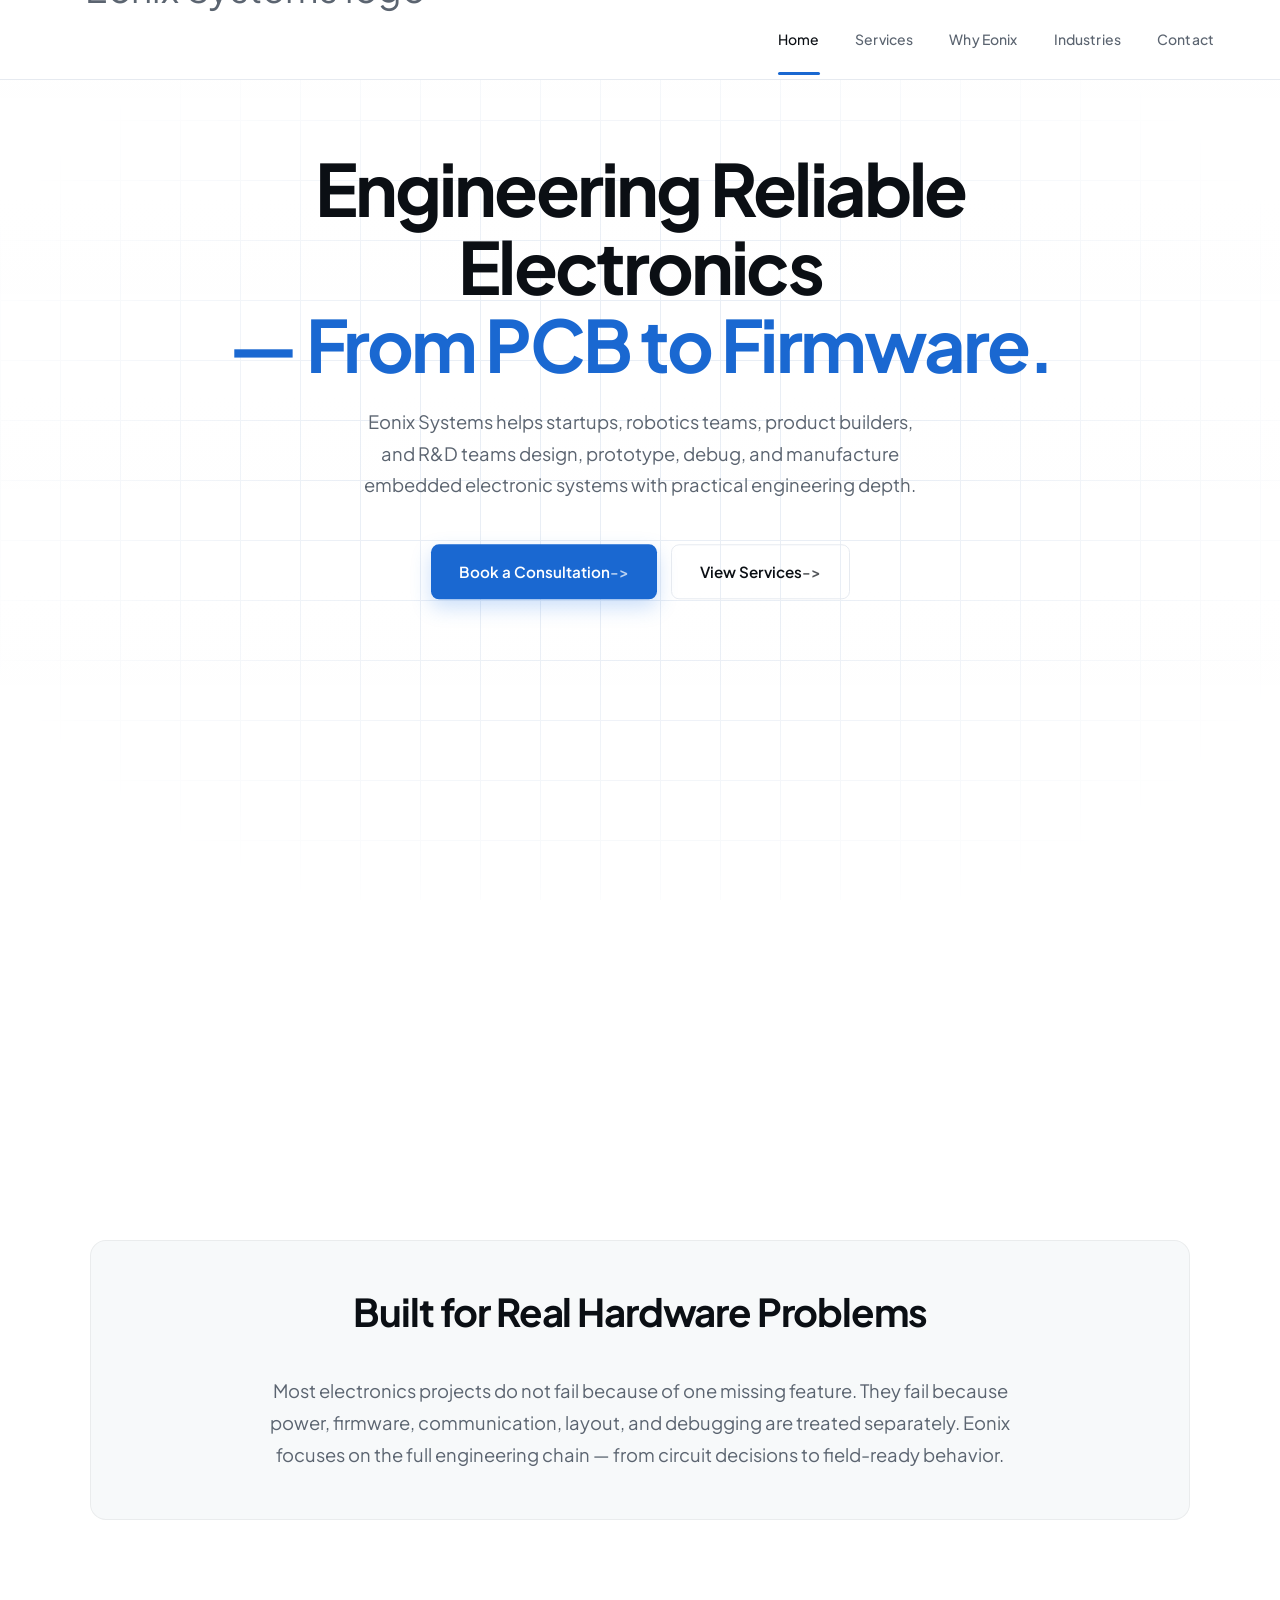
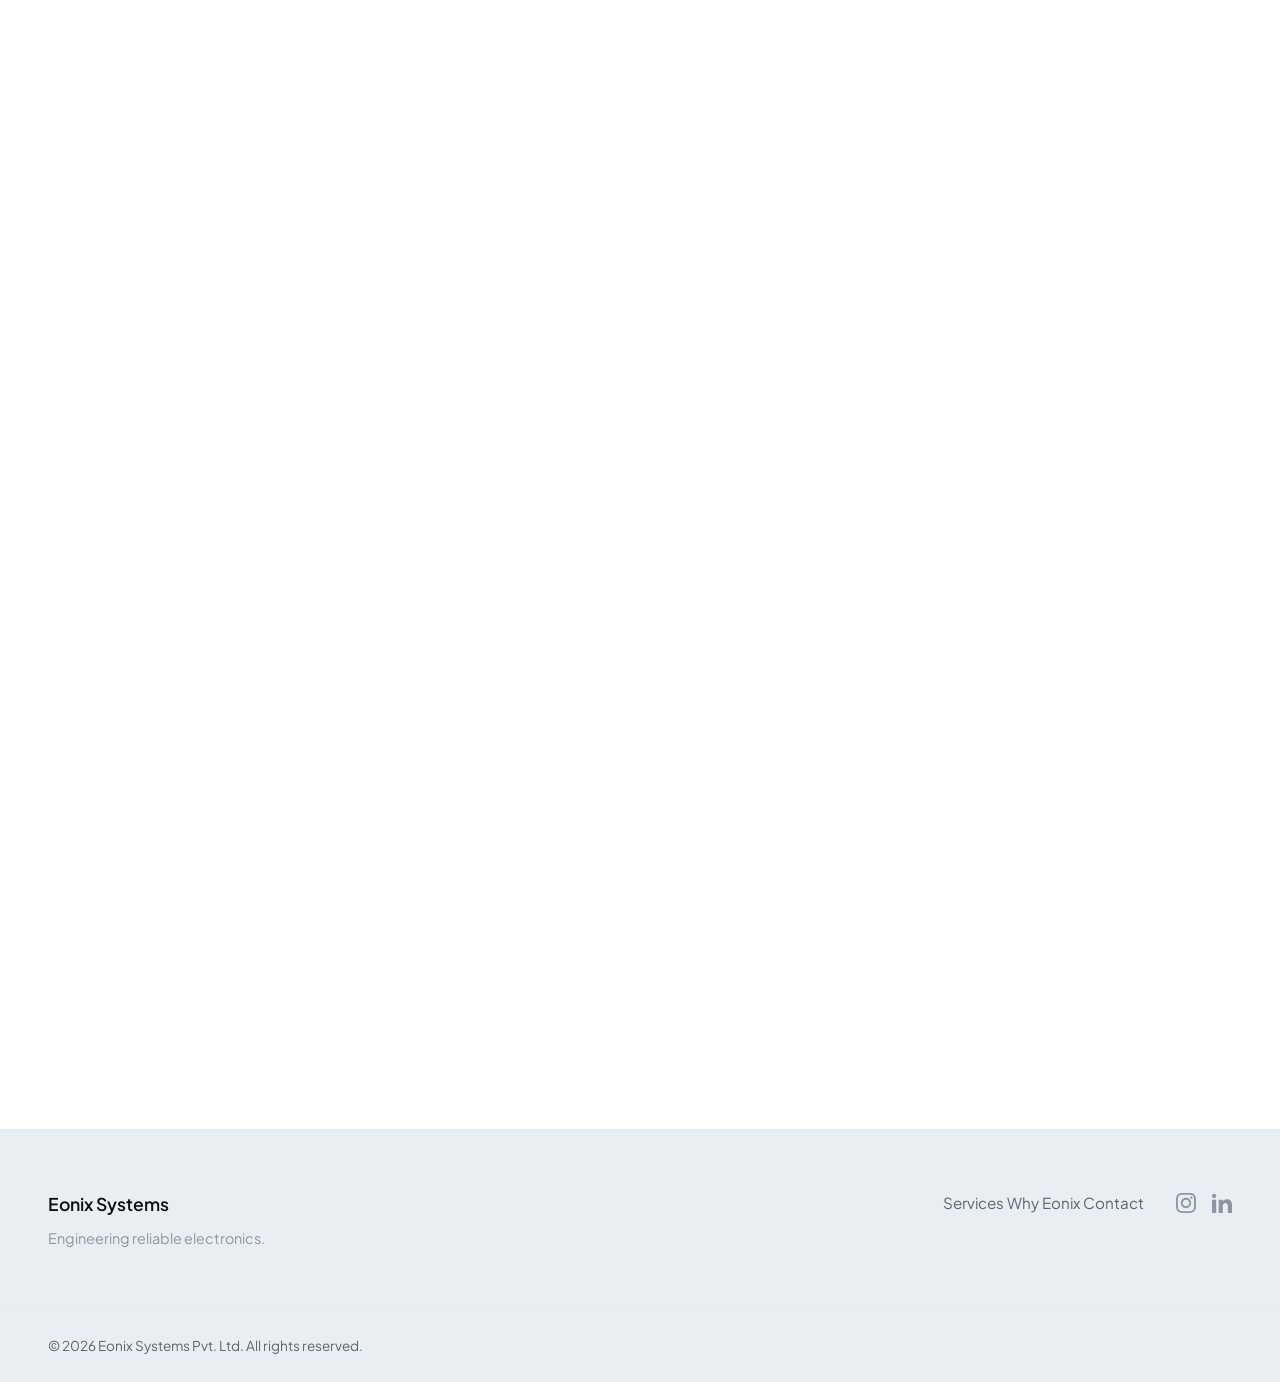
==== commit 09a3004e: "Refocus site on engineering services" ====
--- a/index.html
+++ b/index.html
@@ -6,11 +6,11 @@
   <meta charset="UTF-8" />
   <meta name="viewport" content="width=device-width, initial-scale=1.0" />
   <meta name="description"
-    content="Eonix Systems builds modular embedded infrastructure for robotics, automation, and hardware startups." />
-  <meta property="og:title" content="Eonix Systems | Smart Power Infrastructure" />
+    content="Eonix Systems provides PCB design, embedded firmware, hardware prototyping, power electronics, debugging, and manufacturing support for startups, robotics teams, R&D teams, and product builders." />
+  <meta property="og:title" content="Eonix Systems | PCB Design, Embedded Firmware & Hardware Engineering Services" />
   <meta property="og:description"
-    content="Engineering-first embedded systems — power, sensing, and control built as a unified hardware stack." />
-  <title>Eonix Systems | Smart Power Infrastructure</title>
+    content="PCB design, embedded firmware, hardware prototyping, power electronics, debugging, and manufacturing support for real electronic systems." />
+  <title>Eonix Systems | PCB Design, Embedded Firmware & Hardware Engineering Services</title>
 
   <link rel="preconnect" href="https://fonts.googleapis.com" />
   <link rel="preconnect" href="https://fonts.gstatic.com" crossorigin />
@@ -19,18 +19,16 @@
     rel="stylesheet" />
 
   <link rel="stylesheet" href="css/base.css?v=608" />
-  <link rel="stylesheet" href="css/layout.css?v=608" />
+  <link rel="stylesheet" href="css/layout.css?v=612" />
   <link rel="stylesheet" href="css/nav.css?v=609" />
-  <link rel="stylesheet" href="css/animations.css?v=608" />
+  <link rel="stylesheet" href="css/animations.css?v=610" />
   <link rel="stylesheet" href="css/footer.css?v=608" />
-  <link rel="stylesheet" href="css/home.css?v=608" />
+  <link rel="stylesheet" href="css/home.css?v=613" />
 </head>
 
 <body>
-  <!-- BACKGROUND GRID (same as about.html) -->
   <div class="super-grid"></div>
 
-  <!-- NAVBAR -->
   <nav class="nav-root">
     <div class="nav-inner">
       <a class="nav-logo" href="index.html">
@@ -38,10 +36,9 @@
       </a>
       <div class="nav-links">
         <a class="nav-link nav-active" href="index.html">Home</a>
-        <a class="nav-link" href="ecosystem.html">Ecosystem</a>
-        <a class="nav-link" href="product.html">Product</a>
         <a class="nav-link" href="services.html">Services</a>
-        <a class="nav-link" href="about.html">About</a>
+        <a class="nav-link" href="about.html#why">Why Eonix</a>
+        <a class="nav-link" href="about.html#industries">Industries</a>
         <a class="nav-link" href="contact.html">Contact</a>
       </div>
       <button class="nav-toggle" aria-label="Toggle navigation">
@@ -51,224 +48,164 @@
   </nav>
 
   <main class="page-wrapper blueprint-wrapper">
-    <!-- VERTICAL GUIDE RAILS -->
     <div class="master-guide left"></div>
     <div class="master-guide right"></div>
 
-    <!-- 1. HERO -->
     <section class="page-hero home-root page-section hero-animated-grid">
       <div class="home-hero-inner">
-        <span class="hero-sys-label">SYS_INF_01 // EONIX SYSTEMS</span>
+        <span class="hero-sys-label">SYS_HOME_01 // EONIX SYSTEMS</span>
 
         <h1 class="home-title">
-          Stop Wiring.<br />
-          <span class="text-accent">Start Building.</span>
+          Engineering Reliable Electronics<br />
+          <span class="text-accent">&mdash; From PCB to Firmware.</span>
         </h1>
 
         <p class="home-subtitle subtitle-animate">
-          Power, sensing, and control — one bus, one stack, no glue code.
+          Eonix Systems helps startups, robotics teams, product builders, and R&amp;D teams design,
+          prototype, debug, and manufacture embedded electronic systems with practical engineering depth.
         </p>
 
         <div class="hero-actions hero-actions-animate">
-          <a class="btn-primary" href="ecosystem.html">
-            Explore Ecosystem <span class="btn-arrow">→</span>
-          </a>
-          <a class="btn-secondary" href="product.html">
-            View Products <span class="btn-arrow">→</span>
-          </a>
-        </div>
-      </div>
-    </section>
-
-    <!-- 2. WHAT EONIX PROVIDES -->
+          <a class="btn-primary" href="contact.html">
+            Book a Consultation <span class="btn-arrow">-&gt;</span>
+          </a>
+          <a class="btn-secondary" href="services.html">
+            View Services <span class="btn-arrow">-&gt;</span>
+          </a>
+        </div>
+      </div>
+    </section>
+
     <section class="sys-section">
       <div class="sys-container">
         <div class="sys-header reveal">
-          <span class="sys-eyebrow">SYS_ARC_02 // INFRASTRUCTURE</span>
-          <h2 class="sys-title">What Eonix Provides</h2>
+          <span class="sys-eyebrow">SYS_HOME_02 // SERVICES</span>
+          <h2 class="sys-title">Engineering Services</h2>
+          <p class="sys-subtitle">Focused support for the parts of hardware development that decide whether a system works reliably.</p>
         </div>
 
         <div class="sys-content provides-grid">
-          <div class="sys-card reveal" style="--delay: 100ms;">
-            <span class="sys-eyebrow">01 // PWR</span>
-            <h3>Smart Power Systems</h3>
-            <p>Hardware-enforced OCP, SCP, and real-time V/I telemetry. Not just a regulator on a breakout.</p>
-          </div>
-          <div class="sys-card reveal" style="--delay: 200ms;">
-            <span class="sys-eyebrow">02 // SNS</span>
-            <h3>Modular Sensor Infrastructure</h3>
-            <p>Every sensor outputs structured data over CAN. No address collisions, no driver rewrites.</p>
-          </div>
-          <div class="sys-card reveal" style="--delay: 300ms;">
-            <span class="sys-eyebrow">03 // CTL</span>
-            <h3>Deployment Ready Control</h3>
-            <p>One motherboard coordinates everything. Request-response, reliable timing, zero manual logic development.
-            </p>
-          </div>
-        </div>
-      </div>
-    </section>
-
-    <!-- 3. WHY IT MATTERS -->
-    <section class="sys-section reveal">
-      <div class="sys-container" style="text-align: center;">
-        <h2 class="sys-title" style="font-size: 2rem; margin-bottom: 16px;">
-          Your system shouldn't fail because two boards disagree on a protocol.
-        </h2>
-        <p class="sys-subtitle">
-          Eonix is the hardware layer that makes everything else predictable.
+          <div class="sys-card provides-card provides-card-design reveal" style="--delay: 100ms;">
+            <span class="sys-eyebrow">PCB</span>
+            <h3>PCB Design</h3>
+            <p>Schematic design, board layout, manufacturing files, and practical design checks.</p>
+          </div>
+          <div class="sys-card provides-card provides-card-prototyping reveal" style="--delay: 200ms;">
+            <span class="sys-eyebrow">FW</span>
+            <h3>Embedded Firmware</h3>
+            <p>STM32, ESP32, sensors, communication buses, telemetry, control logic, and test routines.</p>
+          </div>
+          <div class="sys-card provides-card provides-card-products reveal" style="--delay: 300ms;">
+            <span class="sys-eyebrow">PROTO</span>
+            <h3>Hardware Prototyping</h3>
+            <p>Bring-up, debugging, assembly planning, test preparation, and revision guidance.</p>
+          </div>
+          <div class="sys-card provides-card provides-card-systems reveal" style="--delay: 400ms;">
+            <span class="sys-eyebrow">PWR</span>
+            <h3>Power &amp; Communication Systems</h3>
+            <p>Power distribution, protection, CAN, UART, SPI, I2C, BLE, WiFi, and sensor integration.</p>
+          </div>
+        </div>
+      </div>
+    </section>
+
+    <section class="sys-section">
+      <div class="sys-container built-problems reveal">
+        <div class="sys-header">
+          <span class="sys-eyebrow">SYS_HOME_03 // HARDWARE REALITY</span>
+          <h2 class="sys-title">Built for Real Hardware Problems</h2>
+        </div>
+        <p class="built-problems-copy">
+          Most electronics projects do not fail because of one missing feature. They fail because power,
+          firmware, communication, layout, and debugging are treated separately. Eonix focuses on the full
+          engineering chain &mdash; from circuit decisions to field-ready behavior.
         </p>
       </div>
     </section>
 
-    <!-- 4. BUILT FOR DEPLOYMENT -->
     <section class="sys-section">
       <div class="sys-container">
         <div class="sys-header reveal">
-          <span class="sys-eyebrow">SYS_ARC_04 // DESIGN PRINCIPLES</span>
-          <h2 class="sys-title">Built for Deployment, Not Demos</h2>
+          <span class="sys-eyebrow">SYS_HOME_04 // WORKFLOW</span>
+          <h2 class="sys-title">From Concept to Working Hardware</h2>
+          <p class="sys-subtitle">Support can begin at an idea, an unfinished schematic, a failing prototype, or a board preparing for assembly.</p>
         </div>
 
         <div class="sys-content deployment-grid">
           <div class="sys-card reveal" style="--delay: 100ms;">
-            <span class="sys-eyebrow">ENG_01</span>
-            <h3>Hardware-Enforced Protection</h3>
-            <p>OCP and SCP trip in silicon — before your firmware even knows something went wrong.</p>
+            <h3>Architecture &amp; Circuit Decisions</h3>
+            <p>Choosing the right power structure, communication approach, sensors, controller, and protection strategy early.</p>
           </div>
           <div class="sys-card reveal" style="--delay: 200ms;">
-            <span class="sys-eyebrow">ENG_02</span>
-            <h3>Structured Communication</h3>
-            <p>CAN at 800 kbps. Arbitration-free request-response. Every byte accounted for.</p>
+            <h3>PCB &amp; Firmware Development</h3>
+            <p>Designing the board and firmware together so electrical behavior and software behavior match in real testing.</p>
           </div>
           <div class="sys-card reveal" style="--delay: 300ms;">
-            <span class="sys-eyebrow">ENG_03</span>
-            <h3>Designed as a System</h3>
-            <p>Not a bag of parts. Every module shares one protocol, one power rail, one coordinator.</p>
+            <h3>Bring-up &amp; Debugging</h3>
+            <p>Validating rails, current draw, sensors, buses, control loops, and board faults with structured diagnosis.</p>
           </div>
           <div class="sys-card reveal" style="--delay: 400ms;">
-            <span class="sys-eyebrow">ENG_04</span>
-            <h3>Field-Ready Hardware</h3>
-            <p>Rated for vibration, thermal load, and the kind of abuse demos never simulate.</p>
-          </div>
-        </div>
-      </div>
-    </section>
-
-    <!-- 5. THE GAP -->
-    <section class="sys-section">
-      <div class="sys-container premium-gap-section">
-        <div class="sys-header reveal">
-          <span class="sys-eyebrow">→ THE GAP</span>
-          <h2 class="sys-title">The Gap We're Fixing</h2>
-          <p class="sys-subtitle">Where current systems fail</p>
-        </div>
-
-        <div class="sys-content premium-gap-grid">
-          <div class="premium-comp-card hobby reveal reveal-left" style="--delay: 100ms;">
-            <h4>Hobby Systems</h4>
-            <p>Fast to prototype<br>First to break</p>
-          </div>
-
-          <div class="premium-eonix-center reveal reveal-scale" style="--delay: 300ms;">
-            <div class="eonix-center-content">
-              <span class="eonix-new-category">→ New Category</span>
-              <h3 class="eonix-brand-text">Eonix</h3>
-              <div class="eonix-tagline">
-                <span class="tagline-line1">Industrial-grade reliability.</span>
-                <span class="tagline-line2">Startup-grade speed.</span>
-                <span class="tagline-line3 text-accent">No compromise.</span>
-              </div>
-            </div>
-          </div>
-
-          <div class="premium-comp-card industrial reveal reveal-right" style="--delay: 200ms;">
-            <h4>Industrial Systems</h4>
-            <p>Bulletproof, but expensive<br>& long lead time</p>
-          </div>
-        </div>
-      </div>
-    </section>
-
-    <!-- 6. WHO IT'S FOR -->
-    <section class="sys-section reveal">
-      <div class="sys-container">
-        <div class="sys-header">
-          <span class="sys-eyebrow">SYS_ARC_06 // TARGET</span>
-          <h2 class="sys-title">Who it's for</h2>
-        </div>
-
-        <div class="sys-content who-list">
-          <div class="who-list-item reveal" style="--delay: 100ms;">
-            <span class="who-index">[01]</span> Robotics Teams
-          </div>
-          <div class="who-list-item reveal" style="--delay: 200ms;">
-            <span class="who-index">[02]</span> Hardware Startups
-          </div>
-          <div class="who-list-item reveal" style="--delay: 300ms;">
-            <span class="who-index">[03]</span> Automation Engineers
-          </div>
-          <div class="who-list-item reveal" style="--delay: 400ms;">
-            <span class="who-index">[04]</span> R&D Labs
-          </div>
-        </div>
-      </div>
-    </section>
-
-    <!-- 7. FINAL CTA -->
+            <h3>Manufacturing Handover</h3>
+            <p>Preparing BOM, pick-and-place files, assembly notes, testing steps, and documentation for small-batch builds.</p>
+          </div>
+        </div>
+      </div>
+    </section>
+
     <section class="sys-section reveal reveal-scale">
-      <div class="sys-container" style="text-align: center; position: relative;">
-        <span class="sys-eyebrow" style="margin-bottom: 20px;">SYS_ARC_07 // NEXT STEP</span>
-        <h2 class="sys-title" style="font-size: 2.8rem; margin-bottom: 32px;">
-          Ready to Ship Hardware That Works?
-        </h2>
-        <div class="sys-content hero-actions">
-          <a class="btn-primary" href="product.html">
-            Explore Products <span class="btn-arrow">→</span>
-          </a>
-          <a class="btn-secondary" href="ecosystem.html">
-            View Architecture <span class="btn-arrow">→</span>
+      <div class="sys-container home-direction">
+        <span class="sys-eyebrow">SYS_HOME_05 // NEXT STEP</span>
+        <h2 class="sys-title">Ready to Discuss Your Hardware?</h2>
+        <p class="sys-subtitle">Share the project stage, the technical problem, and the support you need.</p>
+        <div class="sys-content hero-actions" style="margin-top: 32px;">
+          <a class="btn-primary" href="contact.html">
+            Book a Consultation <span class="btn-arrow">-&gt;</span>
+          </a>
+          <a class="btn-secondary" href="services.html">
+            View Services <span class="btn-arrow">-&gt;</span>
           </a>
         </div>
       </div>
     </section>
   </main>
 
-  <!-- FOOTER -->
   <footer class="footer-root">
     <div class="footer-inner">
       <div class="footer-left">
         <p class="footer-brand">Eonix Systems</p>
-        <p class="footer-tagline">Power. Intelligent. Protected.</p>
+        <p class="footer-tagline">Engineering reliable electronics.</p>
       </div>
       <div class="footer-right">
-        <a class="footer-link" href="ecosystem.html">Ecosystem</a>
-        <a class="footer-link" href="product.html">Product</a>
-        <a class="footer-link" href="contact.html">Contact</a>
+        <div class="footer-links">
+          <a class="footer-link" href="services.html">Services</a>
+          <a class="footer-link" href="about.html#why">Why Eonix</a>
+          <a class="footer-link" href="contact.html">Contact</a>
+        </div>
+        <div class="footer-social">
+          <a href="https://www.instagram.com/eonixsystems/" class="social-icon" aria-label="Instagram" target="_blank">
+            <svg viewBox="0 0 24 24" xmlns="http://www.w3.org/2000/svg">
+              <path
+                d="M12 2.163c3.204 0 3.584.012 4.85.07 3.252.148 4.771 1.691 4.919 4.919.058 1.265.069 1.645.069 4.849 0 3.205-.012 3.584-.069 4.849-.149 3.225-1.664 4.771-4.919 4.919-1.266.058-1.644.07-4.85.07-3.204 0-3.584-.012-4.849-.07-3.26-.149-4.771-1.699-4.919-4.92-.058-1.265-.07-1.644-.07-4.849 0-3.204.013-3.583.07-4.849.149-3.227 1.664-4.771 4.919-4.919 1.266-.057 1.645-.069 4.849-.069zm0-2.163c-3.259 0-3.667.014-4.947.072-4.358.2-6.78 2.618-6.98 6.98-.059 1.281-.073 1.689-.073 4.948 0 3.259.014 3.668.072 4.948.2 4.358 2.618 6.78 6.98 6.98 1.281.058 1.689.072 4.948.072 3.259 0 3.668-.014 4.948-.072 4.354-.2 6.782-2.618 6.979-6.98.059-1.28.073-1.689.073-4.948 0-3.259-.014-3.667-.072-4.947-.196-4.354-2.617-6.78-6.979-6.98-1.281-.059-1.69-.073-4.949-.073zm0 5.838c-3.403 0-6.162 2.759-6.162 6.162s2.759 6.163 6.162 6.163 6.162-2.759 6.162-6.163c0-3.403-2.759-6.162-6.162-6.162zm0 10.162c-2.209 0-4-1.79-4-4 0-2.209 1.791-4 4-4s4 1.791 4 4c0 2.21-1.791 4-4 4zm6.406-11.845c-.796 0-1.441.645-1.441 1.44s.645 1.44 1.441 1.44c.795 0 1.439-.645 1.439-1.44s-.644-1.44-1.439-1.44z" />
+            </svg>
+          </a>
+          <a href="https://www.linkedin.com/company/eonix-systems/?viewAsMember=true" class="social-icon"
+            aria-label="LinkedIn" target="_blank">
+            <svg viewBox="0 0 24 24" xmlns="http://www.w3.org/2000/svg">
+              <path
+                d="M4.98 3.5c0 1.381-1.11 2.5-2.48 2.5s-2.48-1.119-2.48-2.5c0-1.38 1.11-2.5 2.48-2.5s2.48 1.12 2.48 2.5zm.02 4.5h-5v16h5v-16zm7.982 0h-4.968v16h4.969v-8.399c0-4.67 6.029-5.052 6.029 0v8.399h4.988v-10.131c0-7.88-8.922-7.593-11.018-3.714v-2.155z" />
+            </svg>
+          </a>
+        </div>
       </div>
     </div>
     <div class="footer-bottom">
-      <p>© 2026 Eonix Systems Pvt. Ltd. All rights reserved.</p>
-      <div class="footer-social">
-        <a href="https://www.instagram.com/eonixsystems/" class="social-icon" aria-label="Instagram" target="_blank">
-          <svg viewBox="0 0 24 24" xmlns="http://www.w3.org/2000/svg">
-            <path
-              d="M12 2.163c3.204 0 3.584.012 4.85.07 3.252.148 4.771 1.691 4.919 4.919.058 1.265.069 1.645.069 4.849 0 3.205-.012 3.584-.069 4.849-.149 3.225-1.664 4.771-4.919 4.919-1.266.058-1.644.07-4.85.07-3.204 0-3.584-.012-4.849-.07-3.26-.149-4.771-1.699-4.919-4.92-.058-1.265-.07-1.644-.07-4.849 0-3.204.013-3.583.07-4.849.149-3.227 1.664-4.771 4.919-4.919 1.266-.057 1.645-.069 4.849-.069zm0-2.163c-3.259 0-3.667.014-4.947.072-4.358.2-6.78 2.618-6.98 6.98-.059 1.281-.073 1.689-.073 4.948 0 3.259.014 3.668.072 4.948.2 4.358 2.618 6.78 6.98 6.98 1.281.058 1.689.072 4.948.072 3.259 0 3.668-.014 4.948-.072 4.354-.2 6.782-2.618 6.979-6.98.059-1.28.073-1.689.073-4.948 0-3.259-.014-3.667-.072-4.947-.196-4.354-2.617-6.78-6.979-6.98-1.281-.059-1.69-.073-4.949-.073zm0 5.838c-3.403 0-6.162 2.759-6.162 6.162s2.759 6.163 6.162 6.163 6.162-2.759 6.162-6.163c0-3.403-2.759-6.162-6.162-6.162zm0 10.162c-2.209 0-4-1.79-4-4 0-2.209 1.791-4 4-4s4 1.791 4 4c0 2.21-1.791 4-4 4zm6.406-11.845c-.796 0-1.441.645-1.441 1.44s.645 1.44 1.441 1.44c.795 0 1.439-.645 1.439-1.44s-.644-1.44-1.439-1.44z" />
-          </svg>
-        </a>
-        <a href="https://www.linkedin.com/company/eonix-systems/?viewAsMember=true" class="social-icon"
-          aria-label="LinkedIn" target="_blank">
-          <svg viewBox="0 0 24 24" xmlns="http://www.w3.org/2000/svg">
-            <path
-              d="M4.98 3.5c0 1.381-1.11 2.5-2.48 2.5s-2.48-1.119-2.48-2.5c0-1.38 1.11-2.5 2.48-2.5s2.48 1.12 2.48 2.5zm.02 4.5h-5v16h5v-16zm7.982 0h-4.968v16h4.969v-8.399c0-4.67 6.029-5.052 6.029 0v8.399h4.988v-10.131c0-7.88-8.922-7.593-11.018-3.714v-2.155z" />
-          </svg>
-        </a>
-      </div>
+      <p>&copy; 2026 Eonix Systems Pvt. Ltd. All rights reserved.</p>
     </div>
   </footer>
 
-  <script src="js/scroll-reveal.js?v=604"></script>
+  <script src="js/scroll-reveal.js?v=611"></script>
   <script src="js/scroll-animations.js?v=604"></script>
   <script src="js/nav.js?v=609"></script>
 </body>
 
-</html>+</html>
--- a/css/home.css
+++ b/css/home.css
@@ -116,6 +116,19 @@
     border-radius: 16px;
 }
 
+/* Containers that are NOT themselves a reveal element start hidden and
+   animate in as a whole unit when they enter the viewport. */
+.home-section-shell:not(.reveal) {
+    opacity: 0;
+    transform: translateY(20px);
+    transition: opacity 0.75s ease-out, transform 0.75s cubic-bezier(0.22, 1, 0.36, 1);
+}
+
+.home-section-shell.is-visible {
+    opacity: 1;
+    transform: translateY(0);
+}
+
 .home-section-shell.section-wide {
     max-width: 1200px;
 }
@@ -192,7 +205,7 @@
 
 .sys-section {
     padding: 0 48px;
-    margin-bottom: 56px;
+    margin-bottom: 64px;
 }
 
 .sys-container {
@@ -202,6 +215,14 @@
     background: #f7f9fa;
     border: 1px solid rgba(0, 0, 0, 0.05);
     border-radius: 16px;
+    opacity: 0;
+    transform: translateY(20px);
+    transition: opacity 0.75s ease-out, transform 0.75s cubic-bezier(0.22, 1, 0.36, 1);
+}
+
+.sys-container.is-visible {
+    opacity: 1;
+    transform: translateY(0);
 }
 
 /* Base structural layout for inner standard layout limits */
@@ -245,13 +266,108 @@
 
 /* Card Standarization */
 .sys-card {
+    position: relative;
     background: #ffffff;
     border: 1px solid rgba(0, 0, 0, 0.06);
     border-radius: 12px;
     padding: 32px 24px;
     transition: transform 0.3s cubic-bezier(0.2, 0, 0, 1), box-shadow 0.3s ease;
     box-shadow: none; /* Flat standard unless hovered minimally */
-}
+    overflow: hidden;
+}
+
+.sys-card::before {
+    content: "";
+    position: absolute;
+    inset: 0;
+    background: linear-gradient(180deg, rgba(255, 255, 255, 0.75) 0%, rgba(255, 255, 255, 0) 100%);
+    pointer-events: none;
+}
+
+.provides-card {
+    padding-top: 38px;
+    background: var(--provides-bg);
+    box-shadow: var(--provides-shadow);
+    border-color: var(--provides-border);
+}
+
+.provides-card::after {
+    content: "";
+    position: absolute;
+    top: 0;
+    left: 0;
+    right: 0;
+    height: 4px;
+    border-radius: 12px 12px 0 0;
+    background: var(--provides-accent);
+}
+
+.provides-card::before {
+    background: linear-gradient(180deg, rgba(255, 255, 255, 0.04) 0%, rgba(255, 255, 255, 0) 100%);
+}
+
+.provides-card h3,
+.provides-card p {
+    position: relative;
+    z-index: 1;
+}
+
+.provides-card h3 {
+    font-size: 1rem;
+}
+
+.provides-card p {
+    font-size: 0.92rem;
+}
+
+.provides-card-design {
+    --provides-accent: #1f6feb;
+    --provides-bg:
+        linear-gradient(180deg, rgba(31, 111, 235, 0.22) 0%, rgba(255, 255, 255, 0) 60%),
+        #ffffff;
+    --provides-border: rgba(47, 128, 255, 0.18);
+    --provides-shadow: inset 0 1px 0 rgba(47, 128, 255, 0.07);
+}
+
+.provides-card-prototyping {
+    --provides-accent: #ea7b2c;
+    --provides-bg:
+        linear-gradient(180deg, rgba(234, 123, 44, 0.22) 0%, rgba(255, 255, 255, 0) 60%),
+        #ffffff;
+    --provides-border: rgba(234, 123, 44, 0.18);
+    --provides-shadow: inset 0 1px 0 rgba(234, 123, 44, 0.07);
+}
+
+.provides-card-products {
+    --provides-accent: #179a6a;
+    --provides-bg:
+        linear-gradient(180deg, rgba(23, 154, 106, 0.22) 0%, rgba(255, 255, 255, 0) 60%),
+        #ffffff;
+    --provides-border: rgba(23, 154, 106, 0.18);
+    --provides-shadow: inset 0 1px 0 rgba(23, 154, 106, 0.07);
+}
+
+.provides-card-systems {
+    --provides-accent: #0f9fb8;
+    --provides-bg:
+        linear-gradient(180deg, rgba(15, 159, 184, 0.18) 0%, rgba(255, 255, 255, 0) 60%),
+        #ffffff;
+    --provides-border: rgba(15, 159, 184, 0.18);
+    --provides-shadow: inset 0 1px 0 rgba(15, 159, 184, 0.07);
+}
+
+.deployment-grid .sys-card:nth-child(4) {
+    border-color: rgba(255, 138, 61, 0.22);
+    box-shadow: inset 0 1px 0 rgba(255, 138, 61, 0.08);
+}
+
+.provides-card:hover {
+    transform: none;
+    background: var(--provides-bg);
+    border-color: var(--provides-border);
+    box-shadow: var(--provides-shadow);
+}
+
 .sys-card:hover {
     transform: translateY(-3px);
     box-shadow: 0 8px 24px rgba(0, 0, 0, 0.04);
@@ -321,10 +437,22 @@
 
 .provides-grid {
     display: grid;
-    grid-template-columns: repeat(3, 1fr);
+    grid-template-columns: repeat(4, 1fr);
     gap: 20px;
     max-width: 1100px;
     margin: 0 auto;
+}
+
+.built-problems {
+    text-align: center;
+}
+
+.built-problems-copy {
+    max-width: 760px;
+    margin: 0 auto;
+    color: var(--text-secondary);
+    font-size: 1.15rem;
+    line-height: 1.75;
 }
 
 /* =========================
@@ -372,7 +500,7 @@
 .premium-gap-section {
     position: relative;
     padding: 100px 24px;
-    margin-bottom: 90px;
+    margin-bottom: 104px;
     z-index: 1;
     background-color: #f7f9fa; /* Slightly darker than pure white for card separation */
     border-top: 1px solid var(--border-subtle);
@@ -437,7 +565,7 @@
     padding: 56px 40px;
     text-align: center;
     border-radius: 16px;
-    background: #ffffff; /* Pure white card for separation */
+    background: linear-gradient(180deg, rgba(255, 255, 255, 0.98) 0%, #ffffff 100%); /* Pure white card for separation */
     border: 1px solid rgba(0, 0, 0, 0.06);
     box-shadow: 0 4px 12px rgba(0, 0, 0, 0.04),
                 0 16px 32px rgba(0, 0, 0, 0.08); /* Tight, crisp shadow */
@@ -512,38 +640,80 @@
 
 .who-list {
     display: grid;
-    grid-template-columns: repeat(2, 1fr);
-    gap: 14px;
-    max-width: 680px;
+    grid-template-columns: repeat(4, minmax(0, 1fr));
+    gap: 18px;
+    max-width: 1120px;
     margin: 0 auto;
 }
 
 .who-list-item {
-    padding: 22px 28px;
+    position: relative;
+    min-height: 180px;
+    padding: 28px 20px 24px;
     border: 1px solid var(--border-subtle);
-    border-left: 3px solid var(--accent-primary);
-    border-radius: 0 8px 8px 0;
+    border-radius: 18px;
     background: var(--surface-1);
-    font-size: 1.05rem;
-    font-weight: 500;
     color: var(--text-primary);
     display: flex;
-    align-items: center;
-    gap: 12px;
-    transition: border-color 0.2s ease, background 0.2s ease;
-}
+    flex-direction: column;
+    align-items: flex-start;
+    justify-content: space-between;
+    gap: 18px;
+    overflow: hidden;
+    transition: transform 0.2s ease, border-color 0.2s ease, background 0.2s ease, box-shadow 0.2s ease;
+}
+
+.who-list-item::before {
+    content: "";
+    position: absolute;
+    inset: 0;
+    background:
+        radial-gradient(circle at top right, color-mix(in srgb, var(--who-accent) 22%, transparent) 0%, transparent 58%),
+        linear-gradient(180deg, rgba(255, 255, 255, 0.04) 0%, rgba(255, 255, 255, 0) 100%);
+    pointer-events: none;
+}
+
 .who-list-item:hover {
     background: var(--bg-card);
     border-color: var(--border-strong);
-    border-left-color: var(--accent-hover);
-}
-
-.who-list-item .who-index {
-    font-family: 'JetBrains Mono', monospace;
-    font-size: 0.6rem;
-    color: var(--accent-primary);
-    opacity: 0.7;
+    box-shadow: 0 18px 40px rgba(5, 18, 33, 0.08);
+    transform: translateY(-4px);
+}
+
+.who-theme-robotics { --who-accent: #2f80ff; }
+.who-theme-startups { --who-accent: #ff8a3d; }
+.who-theme-automation { --who-accent: #17b26a; }
+.who-theme-labs { --who-accent: #0f9fb8; }
+
+.who-card-icon,
+.who-card-title {
+    position: relative;
+    z-index: 1;
+}
+
+.who-card-icon {
+    width: 56px;
+    height: 56px;
+    border-radius: 16px;
+    display: inline-flex;
+    align-items: center;
+    justify-content: center;
+    color: var(--who-accent);
+    background: color-mix(in srgb, var(--who-accent) 12%, white);
+    border: 1px solid color-mix(in srgb, var(--who-accent) 26%, white);
     flex-shrink: 0;
+}
+
+.who-card-icon svg {
+    width: 28px;
+    height: 28px;
+}
+
+.who-card-title {
+    font-size: 1.08rem;
+    font-weight: 600;
+    line-height: 1.35;
+    max-width: 12ch;
 }
 
 /* =========================
@@ -571,8 +741,9 @@
 
 @media (max-width: 1024px) {
     .home-title { font-size: 3.8rem; }
-    .provides-grid { grid-template-columns: 1fr; }
+    .provides-grid { grid-template-columns: repeat(2, minmax(0, 1fr)); }
     .deployment-grid { grid-template-columns: 1fr; }
+    .who-list { grid-template-columns: repeat(2, minmax(0, 1fr)); }
     .home-section-shell,
     .home-section-shell.section-wide { padding: 40px 32px; }
     .sys-section { padding: 0 32px; }
@@ -589,7 +760,13 @@
     .home-section-title { font-size: 2rem; }
     .home-section-subtitle { font-size: 1rem; }
     .premium-gap-grid { grid-template-columns: 1fr; gap: 24px; }
+    .provides-grid { grid-template-columns: 1fr; }
     .who-list { grid-template-columns: 1fr; }
+    .who-list-item {
+        min-height: 0;
+        padding: 22px 18px;
+    }
+    .who-card-title { max-width: none; }
     .home-section-title .title-dot { display: none; }
-    .sys-section { padding: 0 16px; margin-bottom: 40px; }
-}
+    .sys-section { padding: 0 16px; margin-bottom: 46px; }
+}
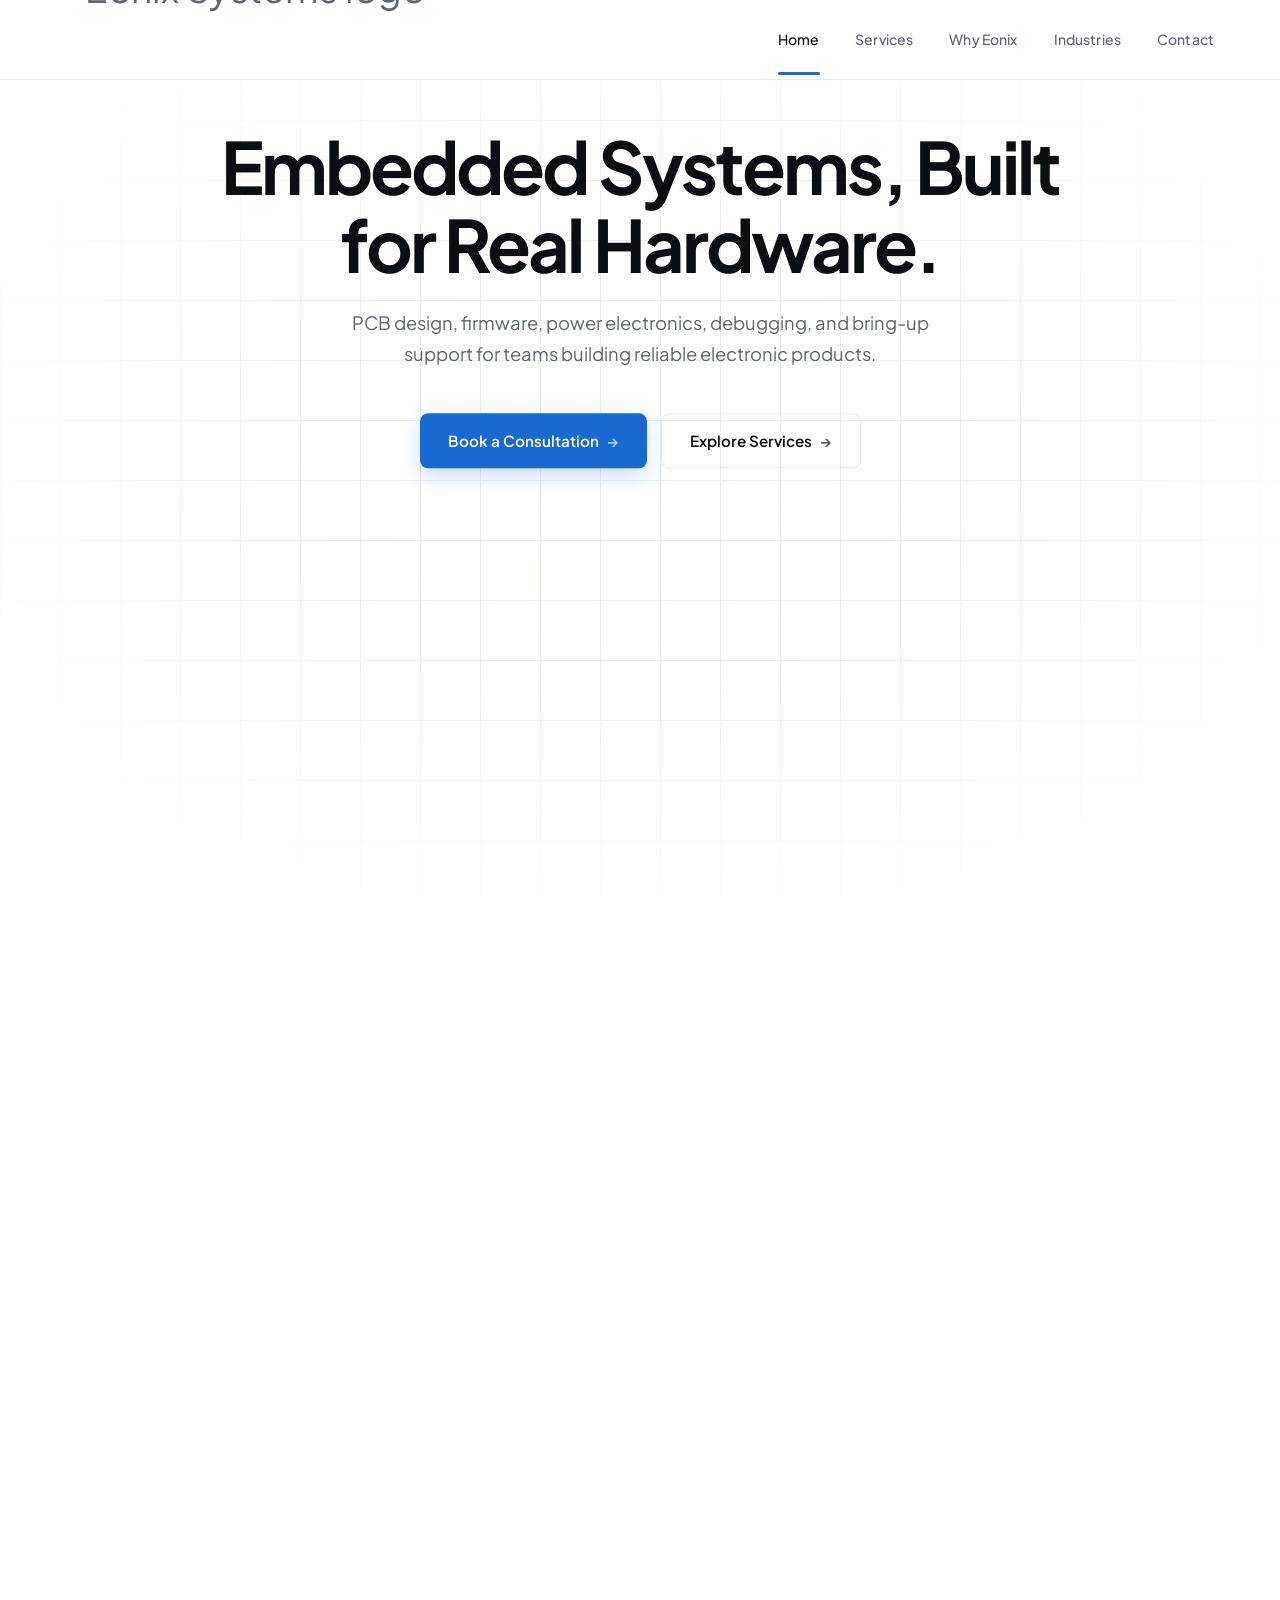
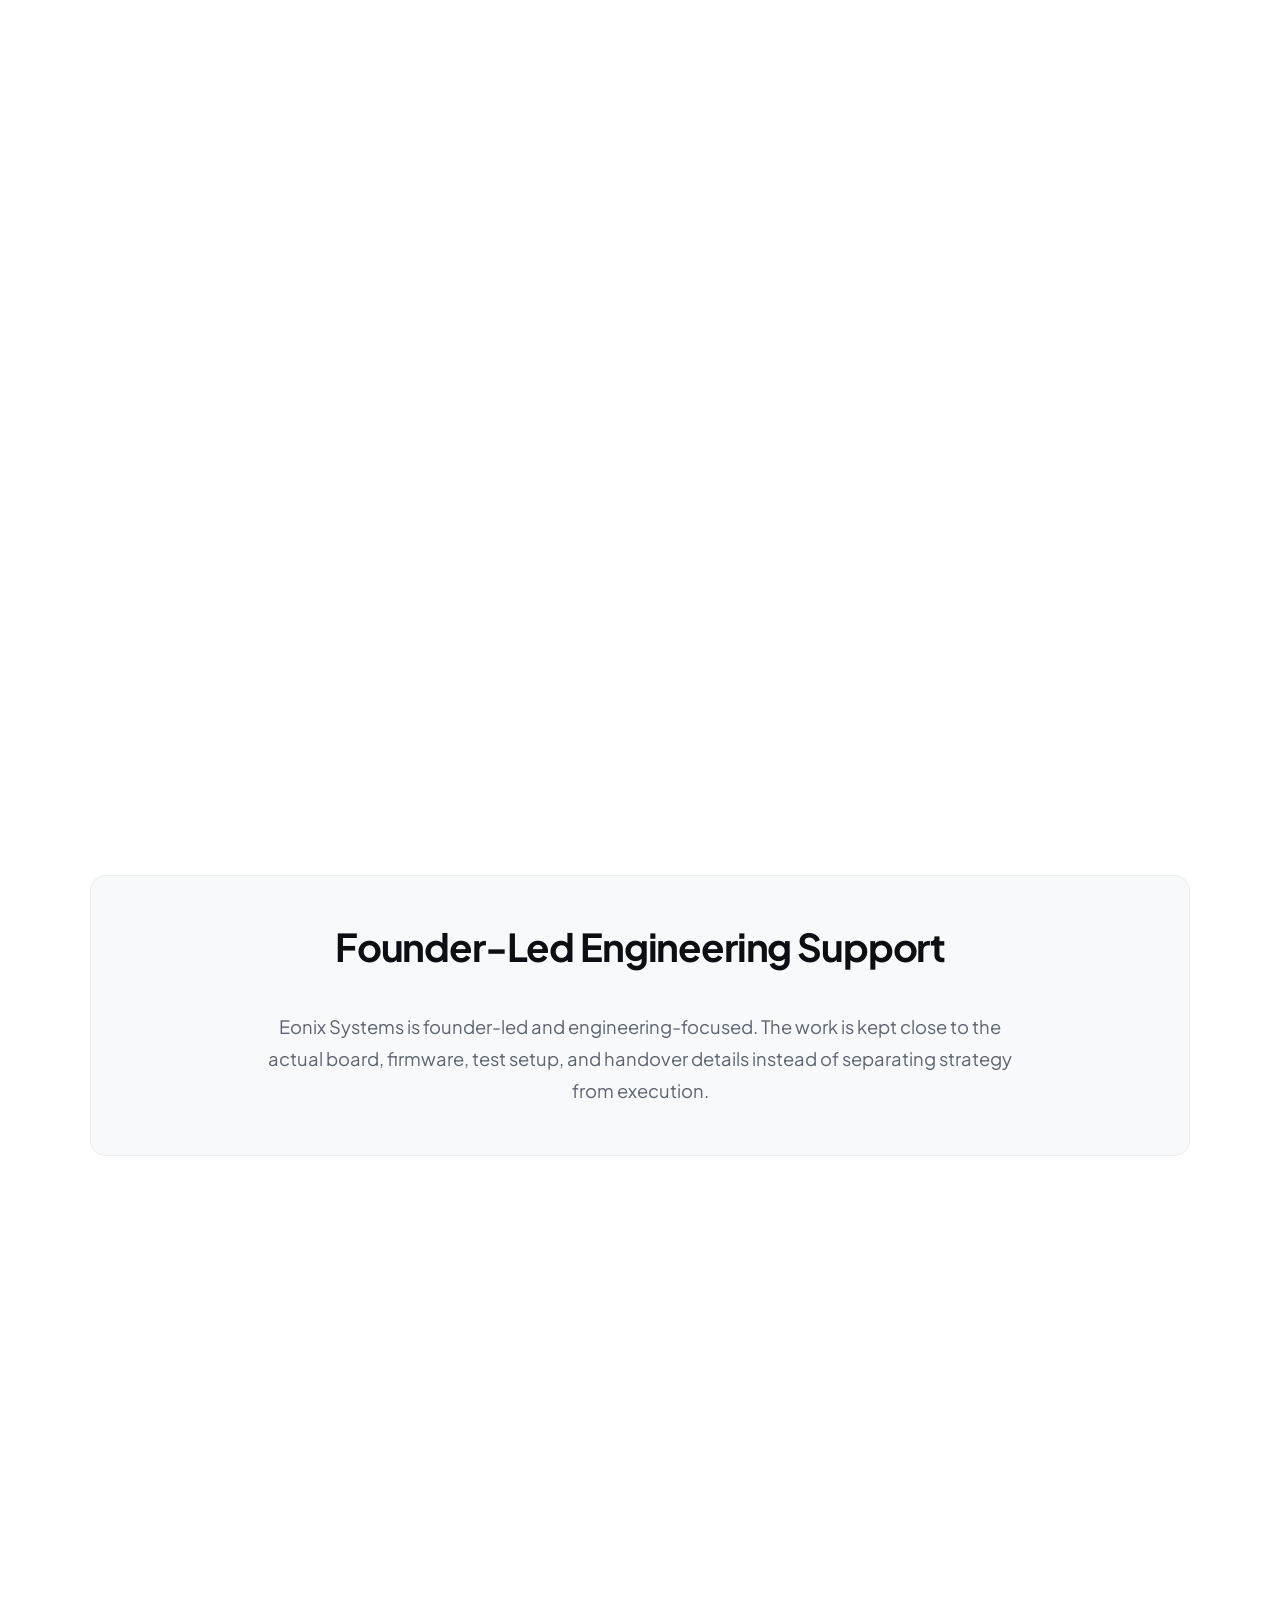
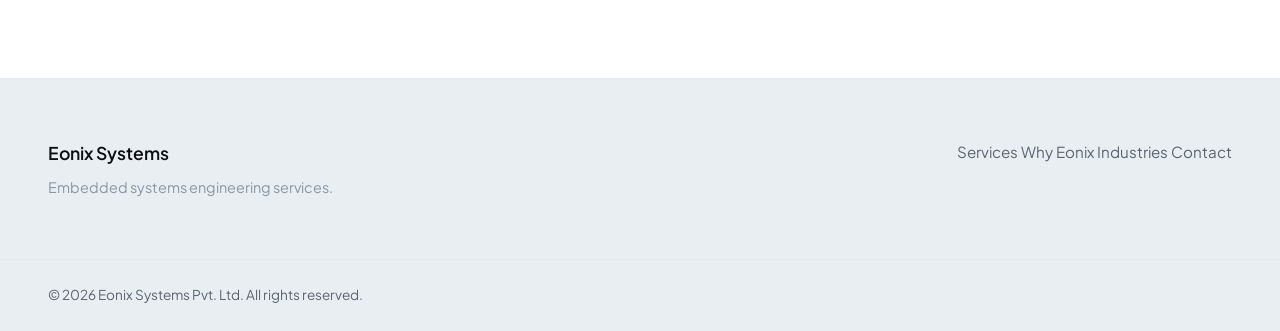
==== commit 93d04e49: "Refine services-first website copy" ====
--- a/index.html
+++ b/index.html
@@ -6,11 +6,11 @@
   <meta charset="UTF-8" />
   <meta name="viewport" content="width=device-width, initial-scale=1.0" />
   <meta name="description"
-    content="Eonix Systems provides PCB design, embedded firmware, hardware prototyping, power electronics, debugging, and manufacturing support for startups, robotics teams, R&D teams, and product builders." />
-  <meta property="og:title" content="Eonix Systems | PCB Design, Embedded Firmware & Hardware Engineering Services" />
+    content="Eonix Systems provides embedded systems engineering services: PCB design, firmware development, power electronics, debugging, bring-up, and manufacturing handover." />
+  <meta property="og:title" content="Eonix Systems | Embedded Systems Engineering Services" />
   <meta property="og:description"
-    content="PCB design, embedded firmware, hardware prototyping, power electronics, debugging, and manufacturing support for real electronic systems." />
-  <title>Eonix Systems | PCB Design, Embedded Firmware & Hardware Engineering Services</title>
+    content="PCB design, firmware, power electronics, debugging, and bring-up support for teams building reliable electronic products." />
+  <title>Eonix Systems | Embedded Systems Engineering Services</title>
 
   <link rel="preconnect" href="https://fonts.googleapis.com" />
   <link rel="preconnect" href="https://fonts.gstatic.com" crossorigin />
@@ -23,7 +23,7 @@
   <link rel="stylesheet" href="css/nav.css?v=609" />
   <link rel="stylesheet" href="css/animations.css?v=610" />
   <link rel="stylesheet" href="css/footer.css?v=608" />
-  <link rel="stylesheet" href="css/home.css?v=613" />
+  <link rel="stylesheet" href="css/home.css?v=614" />
 </head>
 
 <body>
@@ -38,7 +38,7 @@
         <a class="nav-link nav-active" href="index.html">Home</a>
         <a class="nav-link" href="services.html">Services</a>
         <a class="nav-link" href="about.html#why">Why Eonix</a>
-        <a class="nav-link" href="about.html#industries">Industries</a>
+        <a class="nav-link" href="product.html">Industries</a>
         <a class="nav-link" href="contact.html">Contact</a>
       </div>
       <button class="nav-toggle" aria-label="Toggle navigation">
@@ -55,22 +55,19 @@
       <div class="home-hero-inner">
         <span class="hero-sys-label">SYS_HOME_01 // EONIX SYSTEMS</span>
 
-        <h1 class="home-title">
-          Engineering Reliable Electronics<br />
-          <span class="text-accent">&mdash; From PCB to Firmware.</span>
-        </h1>
+        <h1 class="home-title">Embedded Systems, Built for Real Hardware.</h1>
 
         <p class="home-subtitle subtitle-animate">
-          Eonix Systems helps startups, robotics teams, product builders, and R&amp;D teams design,
-          prototype, debug, and manufacture embedded electronic systems with practical engineering depth.
+          PCB design, firmware, power electronics, debugging, and bring-up support for teams building reliable
+          electronic products.
         </p>
 
         <div class="hero-actions hero-actions-animate">
           <a class="btn-primary" href="contact.html">
-            Book a Consultation <span class="btn-arrow">-&gt;</span>
+            Book a Consultation <span class="btn-arrow" aria-hidden="true">&rarr;</span>
           </a>
           <a class="btn-secondary" href="services.html">
-            View Services <span class="btn-arrow">-&gt;</span>
+            Explore Services <span class="btn-arrow" aria-hidden="true">&rarr;</span>
           </a>
         </div>
       </div>
@@ -80,30 +77,95 @@
       <div class="sys-container">
         <div class="sys-header reveal">
           <span class="sys-eyebrow">SYS_HOME_02 // SERVICES</span>
-          <h2 class="sys-title">Engineering Services</h2>
-          <p class="sys-subtitle">Focused support for the parts of hardware development that decide whether a system works reliably.</p>
+          <h2 class="sys-title">Embedded Engineering Support</h2>
+          <p class="sys-subtitle">
+            Focused support for the board, firmware, power, and validation work behind reliable hardware.
+          </p>
         </div>
 
         <div class="sys-content provides-grid">
           <div class="sys-card provides-card provides-card-design reveal" style="--delay: 100ms;">
             <span class="sys-eyebrow">PCB</span>
-            <h3>PCB Design</h3>
-            <p>Schematic design, board layout, manufacturing files, and practical design checks.</p>
+            <h3>PCB &amp; Hardware Design</h3>
+            <p>Schematic structure, layout, component selection, design checks, and fabrication-ready outputs.</p>
           </div>
           <div class="sys-card provides-card provides-card-prototyping reveal" style="--delay: 200ms;">
             <span class="sys-eyebrow">FW</span>
             <h3>Embedded Firmware</h3>
-            <p>STM32, ESP32, sensors, communication buses, telemetry, control logic, and test routines.</p>
+            <p>Board-aware firmware for sensors, buses, telemetry, control logic, and device behavior.</p>
           </div>
           <div class="sys-card provides-card provides-card-products reveal" style="--delay: 300ms;">
-            <span class="sys-eyebrow">PROTO</span>
-            <h3>Hardware Prototyping</h3>
-            <p>Bring-up, debugging, assembly planning, test preparation, and revision guidance.</p>
+            <span class="sys-eyebrow">DEBUG</span>
+            <h3>Bring-up &amp; Debugging</h3>
+            <p>Power-up checks, rail validation, interface debugging, firmware integration, and revision guidance.</p>
           </div>
           <div class="sys-card provides-card provides-card-systems reveal" style="--delay: 400ms;">
-            <span class="sys-eyebrow">PWR</span>
-            <h3>Power &amp; Communication Systems</h3>
-            <p>Power distribution, protection, CAN, UART, SPI, I2C, BLE, WiFi, and sensor integration.</p>
+            <span class="sys-eyebrow">MFG</span>
+            <h3>Manufacturing Handover</h3>
+            <p>BOM cleanup, assembly notes, test steps, and practical preparation for repeatable builds.</p>
+          </div>
+        </div>
+      </div>
+    </section>
+
+    <section class="sys-section">
+      <div class="sys-container">
+        <div class="sys-header reveal">
+          <span class="sys-eyebrow">SYS_HOME_03 // METHOD</span>
+          <h2 class="sys-title">Engineering Method</h2>
+          <p class="sys-subtitle">
+            Eonix keeps hardware and firmware decisions connected from the first architecture discussion.
+          </p>
+        </div>
+
+        <div class="sys-content deployment-grid">
+          <div class="sys-card reveal" style="--delay: 100ms;">
+            <h3>Architecture First</h3>
+            <p>Power, communication, controller, sensor, and protection choices are defined before layout details lock in.</p>
+          </div>
+          <div class="sys-card reveal" style="--delay: 200ms;">
+            <h3>Hardware and Firmware Together</h3>
+            <p>Firmware is planned around the actual rails, pins, buses, timing, startup behavior, and failure modes.</p>
+          </div>
+          <div class="sys-card reveal" style="--delay: 300ms;">
+            <h3>Testable From Day One</h3>
+            <p>Bring-up steps, debug points, firmware test routines, and validation notes are treated as design inputs.</p>
+          </div>
+          <div class="sys-card reveal" style="--delay: 400ms;">
+            <h3>Manufacturing-Aware</h3>
+            <p>Design outputs are prepared for assembly, inspection, documentation, and small-batch handover.</p>
+          </div>
+        </div>
+      </div>
+    </section>
+
+    <section class="sys-section">
+      <div class="sys-container">
+        <div class="sys-header reveal">
+          <span class="sys-eyebrow">SYS_HOME_04 // INDUSTRIES</span>
+          <h2 class="sys-title">Built Around Practical Hardware Teams</h2>
+          <p class="sys-subtitle">
+            Eonix is best suited to teams that need electronics to survive real sensors, motion, noise, power limits,
+            and integration pressure.
+          </p>
+        </div>
+
+        <div class="sys-content deployment-grid">
+          <div class="sys-card reveal" style="--delay: 100ms;">
+            <h3>Robotics Teams</h3>
+            <p>Custom controller boards, sensor integration, power distribution, motor interfaces, and CAN-based systems.</p>
+          </div>
+          <div class="sys-card reveal" style="--delay: 200ms;">
+            <h3>Hardware Startups</h3>
+            <p>MVP boards, firmware foundations, prototype debugging, and handover support before small-batch builds.</p>
+          </div>
+          <div class="sys-card reveal" style="--delay: 300ms;">
+            <h3>R&amp;D Labs</h3>
+            <p>Test electronics, instrumentation boards, data collection, sensor fixtures, and rapid technical iteration.</p>
+          </div>
+          <div class="sys-card reveal" style="--delay: 400ms;">
+            <h3>Automation &amp; IoT Teams</h3>
+            <p>Embedded controllers, connected devices, communication interfaces, and production-aware revisions.</p>
           </div>
         </div>
       </div>
@@ -112,57 +174,27 @@
     <section class="sys-section">
       <div class="sys-container built-problems reveal">
         <div class="sys-header">
-          <span class="sys-eyebrow">SYS_HOME_03 // HARDWARE REALITY</span>
-          <h2 class="sys-title">Built for Real Hardware Problems</h2>
+          <span class="sys-eyebrow">SYS_HOME_05 // CREDIBILITY</span>
+          <h2 class="sys-title">Founder-Led Engineering Support</h2>
         </div>
         <p class="built-problems-copy">
-          Most electronics projects do not fail because of one missing feature. They fail because power,
-          firmware, communication, layout, and debugging are treated separately. Eonix focuses on the full
-          engineering chain &mdash; from circuit decisions to field-ready behavior.
+          Eonix Systems is founder-led and engineering-focused. The work is kept close to the actual board, firmware,
+          test setup, and handover details instead of separating strategy from execution.
         </p>
-      </div>
-    </section>
-
-    <section class="sys-section">
-      <div class="sys-container">
-        <div class="sys-header reveal">
-          <span class="sys-eyebrow">SYS_HOME_04 // WORKFLOW</span>
-          <h2 class="sys-title">From Concept to Working Hardware</h2>
-          <p class="sys-subtitle">Support can begin at an idea, an unfinished schematic, a failing prototype, or a board preparing for assembly.</p>
-        </div>
-
-        <div class="sys-content deployment-grid">
-          <div class="sys-card reveal" style="--delay: 100ms;">
-            <h3>Architecture &amp; Circuit Decisions</h3>
-            <p>Choosing the right power structure, communication approach, sensors, controller, and protection strategy early.</p>
-          </div>
-          <div class="sys-card reveal" style="--delay: 200ms;">
-            <h3>PCB &amp; Firmware Development</h3>
-            <p>Designing the board and firmware together so electrical behavior and software behavior match in real testing.</p>
-          </div>
-          <div class="sys-card reveal" style="--delay: 300ms;">
-            <h3>Bring-up &amp; Debugging</h3>
-            <p>Validating rails, current draw, sensors, buses, control loops, and board faults with structured diagnosis.</p>
-          </div>
-          <div class="sys-card reveal" style="--delay: 400ms;">
-            <h3>Manufacturing Handover</h3>
-            <p>Preparing BOM, pick-and-place files, assembly notes, testing steps, and documentation for small-batch builds.</p>
-          </div>
-        </div>
       </div>
     </section>
 
     <section class="sys-section reveal reveal-scale">
       <div class="sys-container home-direction">
-        <span class="sys-eyebrow">SYS_HOME_05 // NEXT STEP</span>
-        <h2 class="sys-title">Ready to Discuss Your Hardware?</h2>
-        <p class="sys-subtitle">Share the project stage, the technical problem, and the support you need.</p>
+        <span class="sys-eyebrow">SYS_HOME_06 // NEXT STEP</span>
+        <h2 class="sys-title">Have a Board, Prototype, or Product Brief?</h2>
+        <p class="sys-subtitle">Share the current stage, known risks, and what needs to work next.</p>
         <div class="sys-content hero-actions" style="margin-top: 32px;">
           <a class="btn-primary" href="contact.html">
-            Book a Consultation <span class="btn-arrow">-&gt;</span>
+            Book a Consultation <span class="btn-arrow" aria-hidden="true">&rarr;</span>
           </a>
           <a class="btn-secondary" href="services.html">
-            View Services <span class="btn-arrow">-&gt;</span>
+            Explore Services <span class="btn-arrow" aria-hidden="true">&rarr;</span>
           </a>
         </div>
       </div>
@@ -173,28 +205,14 @@
     <div class="footer-inner">
       <div class="footer-left">
         <p class="footer-brand">Eonix Systems</p>
-        <p class="footer-tagline">Engineering reliable electronics.</p>
+        <p class="footer-tagline">Embedded systems engineering services.</p>
       </div>
       <div class="footer-right">
         <div class="footer-links">
           <a class="footer-link" href="services.html">Services</a>
           <a class="footer-link" href="about.html#why">Why Eonix</a>
+          <a class="footer-link" href="product.html">Industries</a>
           <a class="footer-link" href="contact.html">Contact</a>
-        </div>
-        <div class="footer-social">
-          <a href="https://www.instagram.com/eonixsystems/" class="social-icon" aria-label="Instagram" target="_blank">
-            <svg viewBox="0 0 24 24" xmlns="http://www.w3.org/2000/svg">
-              <path
-                d="M12 2.163c3.204 0 3.584.012 4.85.07 3.252.148 4.771 1.691 4.919 4.919.058 1.265.069 1.645.069 4.849 0 3.205-.012 3.584-.069 4.849-.149 3.225-1.664 4.771-4.919 4.919-1.266.058-1.644.07-4.85.07-3.204 0-3.584-.012-4.849-.07-3.26-.149-4.771-1.699-4.919-4.92-.058-1.265-.07-1.644-.07-4.849 0-3.204.013-3.583.07-4.849.149-3.227 1.664-4.771 4.919-4.919 1.266-.057 1.645-.069 4.849-.069zm0-2.163c-3.259 0-3.667.014-4.947.072-4.358.2-6.78 2.618-6.98 6.98-.059 1.281-.073 1.689-.073 4.948 0 3.259.014 3.668.072 4.948.2 4.358 2.618 6.78 6.98 6.98 1.281.058 1.689.072 4.948.072 3.259 0 3.668-.014 4.948-.072 4.354-.2 6.782-2.618 6.979-6.98.059-1.28.073-1.689.073-4.948 0-3.259-.014-3.667-.072-4.947-.196-4.354-2.617-6.78-6.979-6.98-1.281-.059-1.69-.073-4.949-.073zm0 5.838c-3.403 0-6.162 2.759-6.162 6.162s2.759 6.163 6.162 6.163 6.162-2.759 6.162-6.163c0-3.403-2.759-6.162-6.162-6.162zm0 10.162c-2.209 0-4-1.79-4-4 0-2.209 1.791-4 4-4s4 1.791 4 4c0 2.21-1.791 4-4 4zm6.406-11.845c-.796 0-1.441.645-1.441 1.44s.645 1.44 1.441 1.44c.795 0 1.439-.645 1.439-1.44s-.644-1.44-1.439-1.44z" />
-            </svg>
-          </a>
-          <a href="https://www.linkedin.com/company/eonix-systems/?viewAsMember=true" class="social-icon"
-            aria-label="LinkedIn" target="_blank">
-            <svg viewBox="0 0 24 24" xmlns="http://www.w3.org/2000/svg">
-              <path
-                d="M4.98 3.5c0 1.381-1.11 2.5-2.48 2.5s-2.48-1.119-2.48-2.5c0-1.38 1.11-2.5 2.48-2.5s2.48 1.12 2.48 2.5zm.02 4.5h-5v16h5v-16zm7.982 0h-4.968v16h4.969v-8.399c0-4.67 6.029-5.052 6.029 0v8.399h4.988v-10.131c0-7.88-8.922-7.593-11.018-3.714v-2.155z" />
-            </svg>
-          </a>
         </div>
       </div>
     </div>
--- a/css/home.css
+++ b/css/home.css
@@ -74,8 +74,10 @@
 }
 
 .btn-arrow {
+    margin-left: 8px;
     transition: transform 0.18s ease;
     opacity: 0.7;
+    line-height: 1;
 }
 .btn-primary:hover .btn-arrow,
 .btn-secondary:hover .btn-arrow {
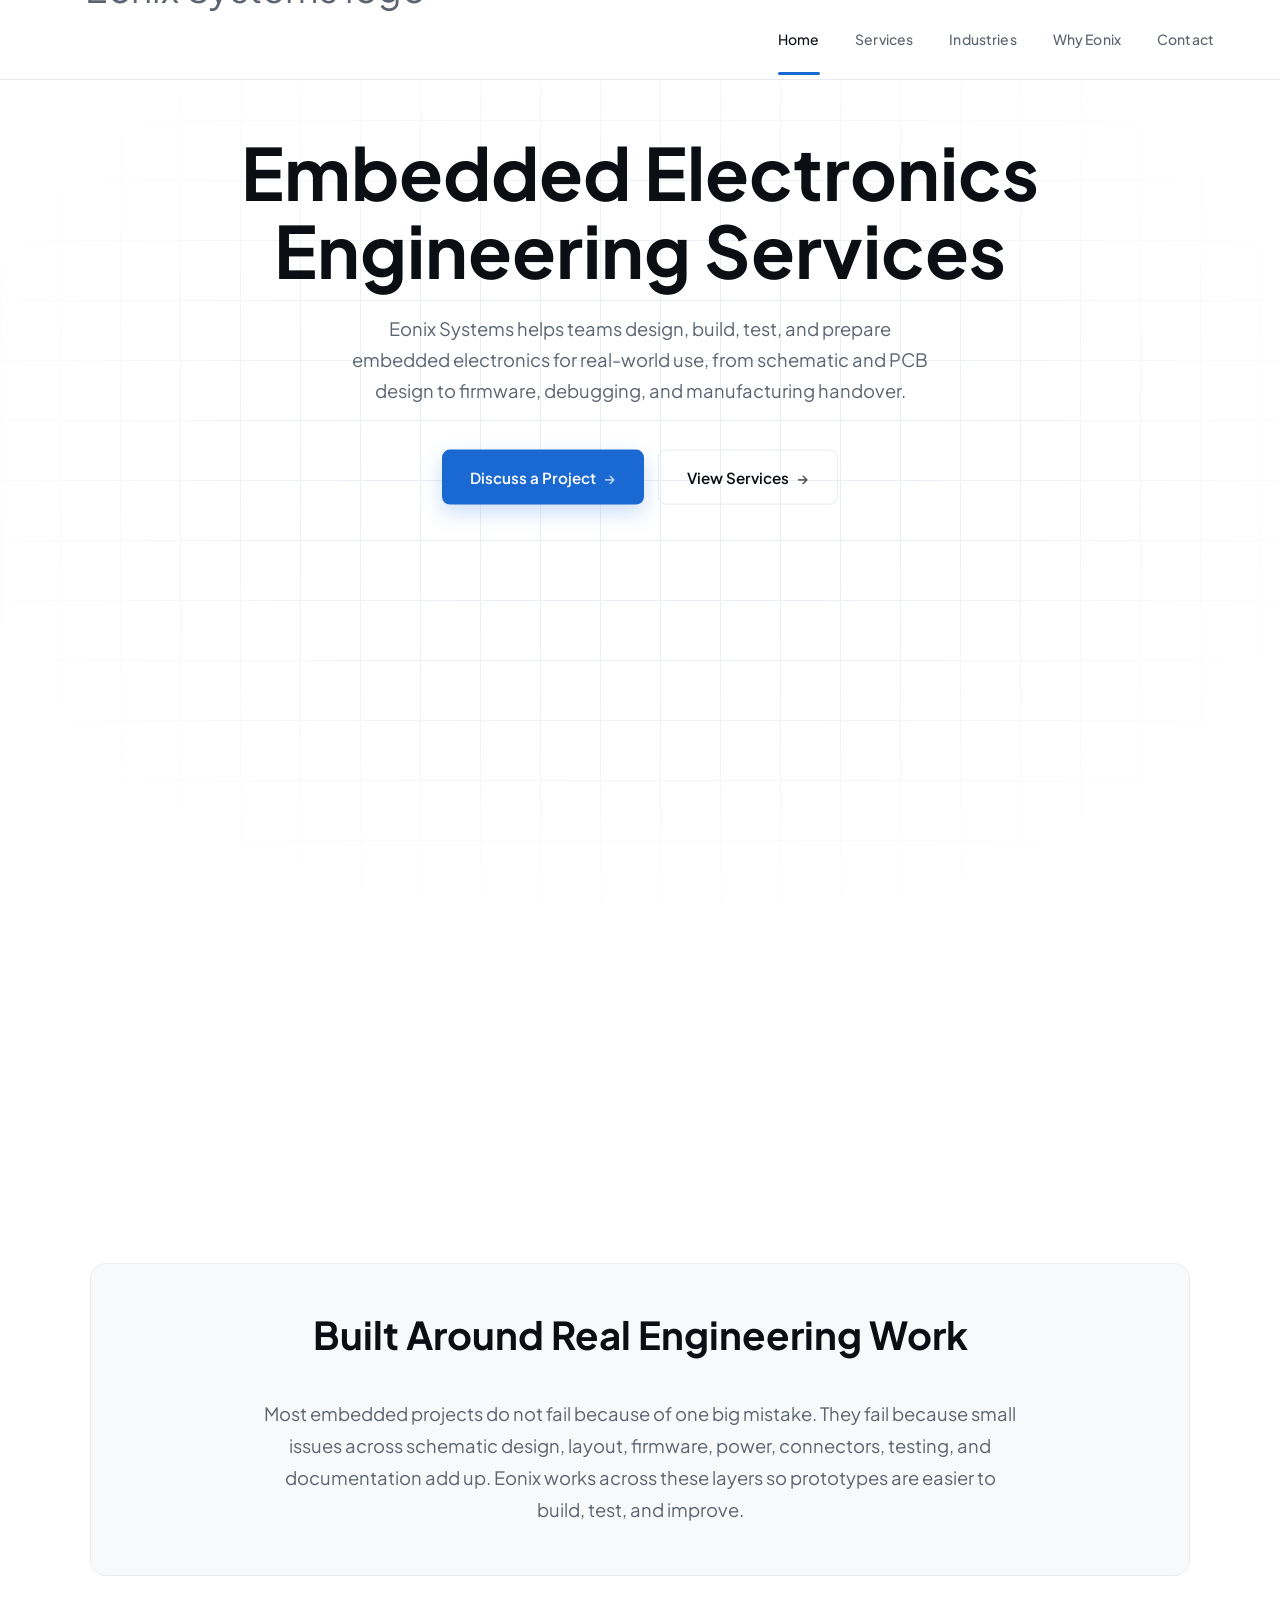
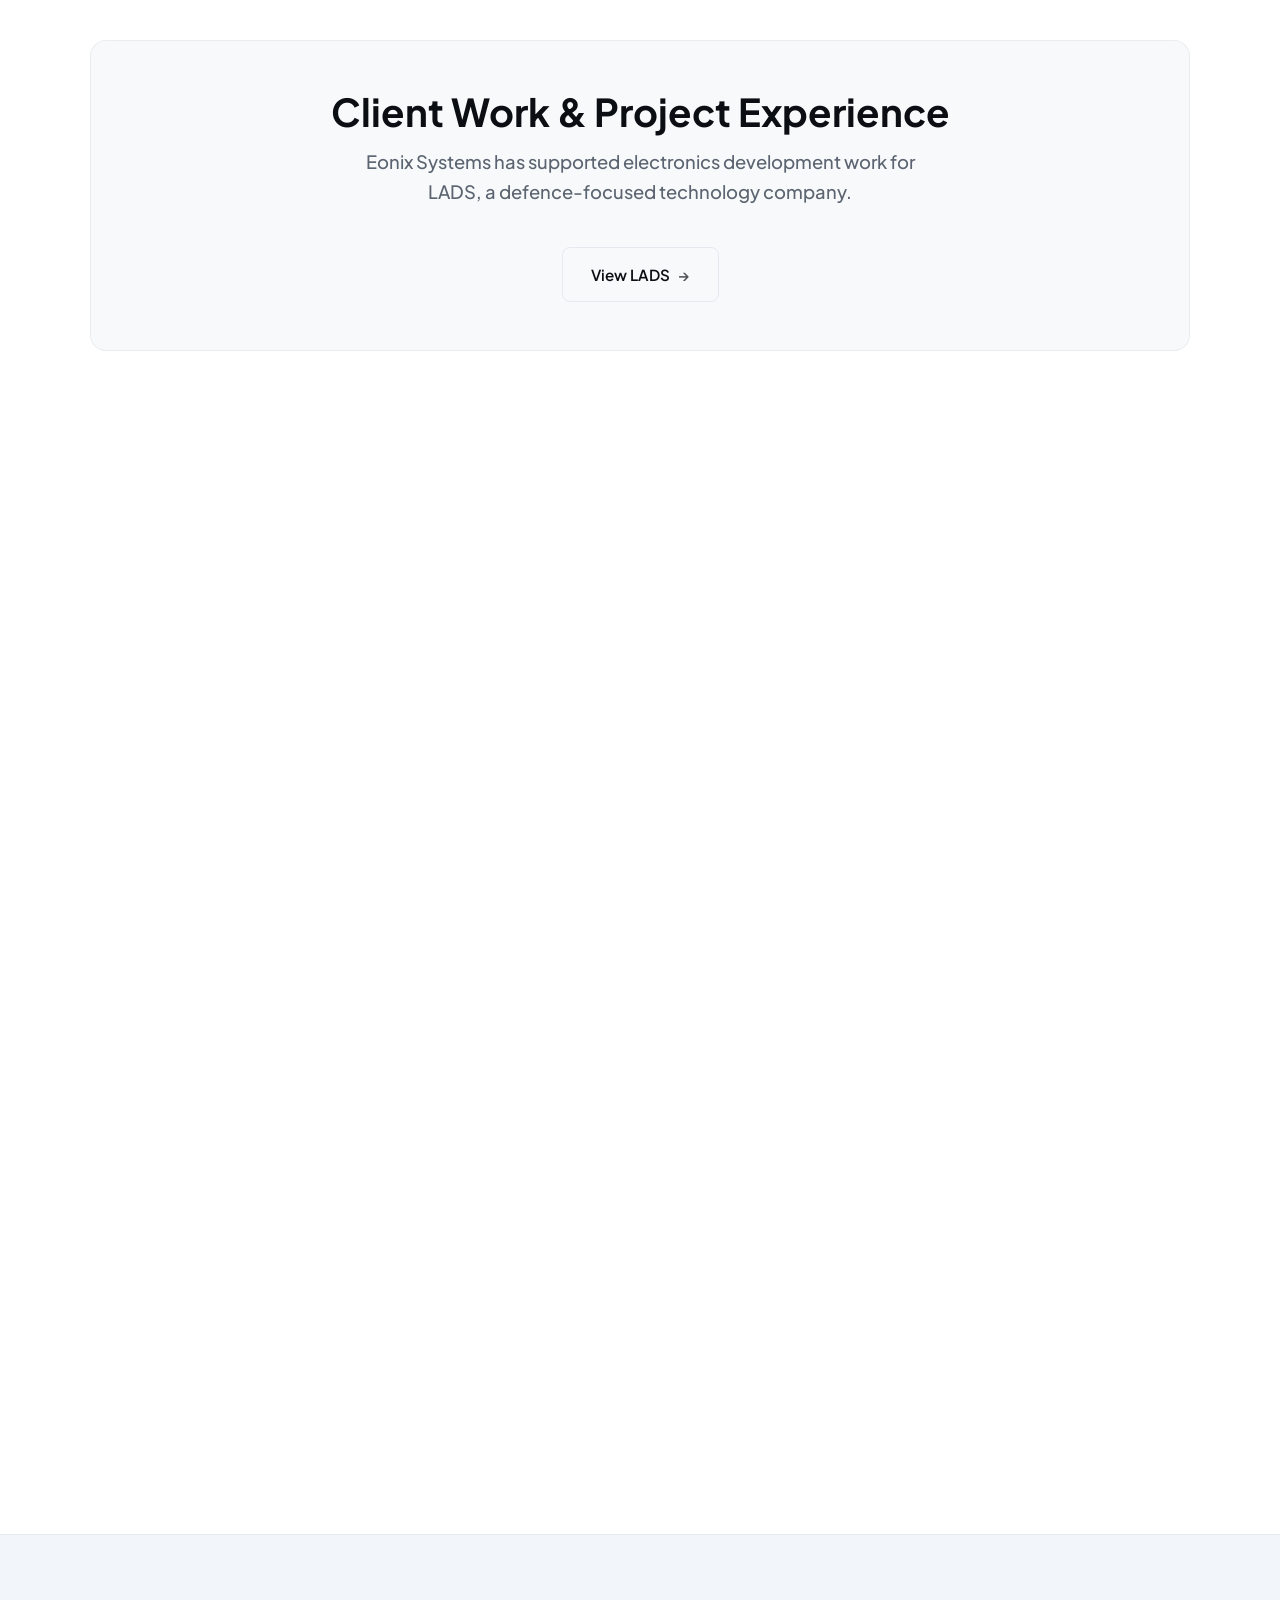
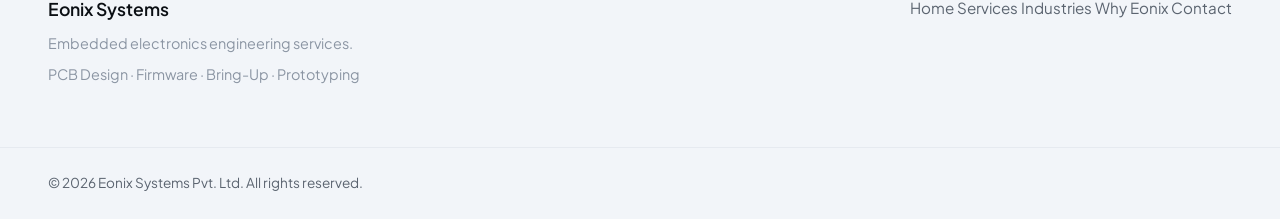
==== commit 6ff8ae2d: "Restructure site around embedded engineering services" ====
--- a/index.html
+++ b/index.html
@@ -6,11 +6,11 @@
   <meta charset="UTF-8" />
   <meta name="viewport" content="width=device-width, initial-scale=1.0" />
   <meta name="description"
-    content="Eonix Systems provides embedded systems engineering services: PCB design, firmware development, power electronics, debugging, bring-up, and manufacturing handover." />
-  <meta property="og:title" content="Eonix Systems | Embedded Systems Engineering Services" />
+    content="Eonix Systems provides embedded electronics engineering services for PCB design, firmware, hardware bring-up, debugging, power electronics, and manufacturing handover." />
+  <meta property="og:title" content="Eonix Systems | Embedded Electronics Engineering Services" />
   <meta property="og:description"
-    content="PCB design, firmware, power electronics, debugging, and bring-up support for teams building reliable electronic products." />
-  <title>Eonix Systems | Embedded Systems Engineering Services</title>
+    content="PCB, firmware, and hardware bring-up support for teams building real embedded systems." />
+  <title>Eonix Systems | Embedded Electronics Engineering Services</title>
 
   <link rel="preconnect" href="https://fonts.googleapis.com" />
   <link rel="preconnect" href="https://fonts.gstatic.com" crossorigin />
@@ -23,7 +23,7 @@
   <link rel="stylesheet" href="css/nav.css?v=609" />
   <link rel="stylesheet" href="css/animations.css?v=610" />
   <link rel="stylesheet" href="css/footer.css?v=608" />
-  <link rel="stylesheet" href="css/home.css?v=614" />
+  <link rel="stylesheet" href="css/home.css?v=615" />
 </head>
 
 <body>
@@ -37,8 +37,8 @@
       <div class="nav-links">
         <a class="nav-link nav-active" href="index.html">Home</a>
         <a class="nav-link" href="services.html">Services</a>
-        <a class="nav-link" href="about.html#why">Why Eonix</a>
-        <a class="nav-link" href="product.html">Industries</a>
+        <a class="nav-link" href="industries.html">Industries</a>
+        <a class="nav-link" href="why-eonix.html">Why Eonix</a>
         <a class="nav-link" href="contact.html">Contact</a>
       </div>
       <button class="nav-toggle" aria-label="Toggle navigation">
@@ -53,21 +53,18 @@
 
     <section class="page-hero home-root page-section hero-animated-grid">
       <div class="home-hero-inner">
-        <span class="hero-sys-label">SYS_HOME_01 // EONIX SYSTEMS</span>
-
-        <h1 class="home-title">Embedded Systems, Built for Real Hardware.</h1>
-
+        <span class="hero-sys-label">EONIX SYSTEMS</span>
+        <h1 class="home-title">Embedded Electronics Engineering Services</h1>
         <p class="home-subtitle subtitle-animate">
-          PCB design, firmware, power electronics, debugging, and bring-up support for teams building reliable
-          electronic products.
+          Eonix Systems helps teams design, build, test, and prepare embedded electronics for real-world use, from
+          schematic and PCB design to firmware, debugging, and manufacturing handover.
         </p>
-
         <div class="hero-actions hero-actions-animate">
           <a class="btn-primary" href="contact.html">
-            Book a Consultation <span class="btn-arrow" aria-hidden="true">&rarr;</span>
+            Discuss a Project <span class="btn-arrow" aria-hidden="true">&rarr;</span>
           </a>
           <a class="btn-secondary" href="services.html">
-            Explore Services <span class="btn-arrow" aria-hidden="true">&rarr;</span>
+            View Services <span class="btn-arrow" aria-hidden="true">&rarr;</span>
           </a>
         </div>
       </div>
@@ -76,34 +73,70 @@
     <section class="sys-section">
       <div class="sys-container">
         <div class="sys-header reveal">
-          <span class="sys-eyebrow">SYS_HOME_02 // SERVICES</span>
-          <h2 class="sys-title">Embedded Engineering Support</h2>
+          <span class="sys-eyebrow">SERVICES</span>
+          <h2 class="sys-title">What We Do</h2>
           <p class="sys-subtitle">
-            Focused support for the board, firmware, power, and validation work behind reliable hardware.
+            Focused engineering support across the board, firmware, power, and handover work behind embedded products.
           </p>
         </div>
 
-        <div class="sys-content provides-grid">
+        <div class="sys-content provides-grid provides-grid-five">
           <div class="sys-card provides-card provides-card-design reveal" style="--delay: 100ms;">
             <span class="sys-eyebrow">PCB</span>
-            <h3>PCB &amp; Hardware Design</h3>
-            <p>Schematic structure, layout, component selection, design checks, and fabrication-ready outputs.</p>
-          </div>
-          <div class="sys-card provides-card provides-card-prototyping reveal" style="--delay: 200ms;">
+            <h3>PCB Design</h3>
+            <p>Schematic design, PCB layout, component selection, production files, and design reviews for embedded electronics.</p>
+          </div>
+          <div class="sys-card provides-card provides-card-prototyping reveal" style="--delay: 160ms;">
             <span class="sys-eyebrow">FW</span>
             <h3>Embedded Firmware</h3>
-            <p>Board-aware firmware for sensors, buses, telemetry, control logic, and device behavior.</p>
-          </div>
-          <div class="sys-card provides-card provides-card-products reveal" style="--delay: 300ms;">
+            <p>STM32, ESP32, Arduino-class systems, sensor interfaces, communication protocols, control logic, and device-level firmware.</p>
+          </div>
+          <div class="sys-card provides-card provides-card-products reveal" style="--delay: 220ms;">
             <span class="sys-eyebrow">DEBUG</span>
-            <h3>Bring-up &amp; Debugging</h3>
-            <p>Power-up checks, rail validation, interface debugging, firmware integration, and revision guidance.</p>
-          </div>
-          <div class="sys-card provides-card provides-card-systems reveal" style="--delay: 400ms;">
+            <h3>Bring-Up &amp; Debugging</h3>
+            <p>Power checks, signal validation, firmware flashing, communication testing, hardware fault finding, and prototype stabilization.</p>
+          </div>
+          <div class="sys-card provides-card provides-card-systems reveal" style="--delay: 280ms;">
+            <span class="sys-eyebrow">POWER</span>
+            <h3>Power &amp; Communication</h3>
+            <p>DC power stages, protection circuits, CAN, UART, SPI, I2C, USB, LoRa, and other embedded interfaces.</p>
+          </div>
+          <div class="sys-card provides-card provides-card-manufacturing reveal" style="--delay: 340ms;">
             <span class="sys-eyebrow">MFG</span>
-            <h3>Manufacturing Handover</h3>
-            <p>BOM cleanup, assembly notes, test steps, and practical preparation for repeatable builds.</p>
-          </div>
+            <h3>Prototype to Manufacturing Support</h3>
+            <p>BOM cleanup, Gerber release, assembly support, test planning, and handover for small-batch production.</p>
+          </div>
+        </div>
+      </div>
+    </section>
+
+    <section class="sys-section">
+      <div class="sys-container built-problems reveal">
+        <div class="sys-header">
+          <span class="sys-eyebrow">ENGINEERING WORK</span>
+          <h2 class="sys-title">Built Around Real Engineering Work</h2>
+        </div>
+        <p class="built-problems-copy">
+          Most embedded projects do not fail because of one big mistake. They fail because small issues across
+          schematic design, layout, firmware, power, connectors, testing, and documentation add up. Eonix works across
+          these layers so prototypes are easier to build, test, and improve.
+        </p>
+      </div>
+    </section>
+
+    <section class="sys-section">
+      <div class="sys-container reveal">
+        <div class="sys-header">
+          <span class="sys-eyebrow">PROJECT EXPERIENCE</span>
+          <h2 class="sys-title">Client Work &amp; Project Experience</h2>
+          <p class="sys-subtitle">
+            Eonix Systems has supported electronics development work for LADS, a defence-focused technology company.
+          </p>
+        </div>
+        <div class="sys-content hero-actions">
+          <a class="btn-secondary" href="https://www.thelads.in/home" target="_blank" rel="noopener noreferrer">
+            View LADS <span class="btn-arrow" aria-hidden="true">&rarr;</span>
+          </a>
         </div>
       </div>
     </section>
@@ -111,90 +144,42 @@
     <section class="sys-section">
       <div class="sys-container">
         <div class="sys-header reveal">
-          <span class="sys-eyebrow">SYS_HOME_03 // METHOD</span>
-          <h2 class="sys-title">Engineering Method</h2>
+          <span class="sys-eyebrow">PROCESS</span>
+          <h2 class="sys-title">How We Work</h2>
           <p class="sys-subtitle">
-            Eonix keeps hardware and firmware decisions connected from the first architecture discussion.
+            The process stays close to the electrical, firmware, and test realities of the project.
           </p>
         </div>
 
-        <div class="sys-content deployment-grid">
+        <div class="sys-content deployment-grid process-grid">
           <div class="sys-card reveal" style="--delay: 100ms;">
-            <h3>Architecture First</h3>
-            <p>Power, communication, controller, sensor, and protection choices are defined before layout details lock in.</p>
-          </div>
-          <div class="sys-card reveal" style="--delay: 200ms;">
-            <h3>Hardware and Firmware Together</h3>
-            <p>Firmware is planned around the actual rails, pins, buses, timing, startup behavior, and failure modes.</p>
-          </div>
-          <div class="sys-card reveal" style="--delay: 300ms;">
-            <h3>Testable From Day One</h3>
-            <p>Bring-up steps, debug points, firmware test routines, and validation notes are treated as design inputs.</p>
-          </div>
-          <div class="sys-card reveal" style="--delay: 400ms;">
-            <h3>Manufacturing-Aware</h3>
-            <p>Design outputs are prepared for assembly, inspection, documentation, and small-batch handover.</p>
-          </div>
-        </div>
-      </div>
-    </section>
-
-    <section class="sys-section">
-      <div class="sys-container">
-        <div class="sys-header reveal">
-          <span class="sys-eyebrow">SYS_HOME_04 // INDUSTRIES</span>
-          <h2 class="sys-title">Built Around Practical Hardware Teams</h2>
-          <p class="sys-subtitle">
-            Eonix is best suited to teams that need electronics to survive real sensors, motion, noise, power limits,
-            and integration pressure.
-          </p>
-        </div>
-
-        <div class="sys-content deployment-grid">
-          <div class="sys-card reveal" style="--delay: 100ms;">
-            <h3>Robotics Teams</h3>
-            <p>Custom controller boards, sensor integration, power distribution, motor interfaces, and CAN-based systems.</p>
-          </div>
-          <div class="sys-card reveal" style="--delay: 200ms;">
-            <h3>Hardware Startups</h3>
-            <p>MVP boards, firmware foundations, prototype debugging, and handover support before small-batch builds.</p>
-          </div>
-          <div class="sys-card reveal" style="--delay: 300ms;">
-            <h3>R&amp;D Labs</h3>
-            <p>Test electronics, instrumentation boards, data collection, sensor fixtures, and rapid technical iteration.</p>
-          </div>
-          <div class="sys-card reveal" style="--delay: 400ms;">
-            <h3>Automation &amp; IoT Teams</h3>
-            <p>Embedded controllers, connected devices, communication interfaces, and production-aware revisions.</p>
-          </div>
-        </div>
-      </div>
-    </section>
-
-    <section class="sys-section">
-      <div class="sys-container built-problems reveal">
-        <div class="sys-header">
-          <span class="sys-eyebrow">SYS_HOME_05 // CREDIBILITY</span>
-          <h2 class="sys-title">Founder-Led Engineering Support</h2>
-        </div>
-        <p class="built-problems-copy">
-          Eonix Systems is founder-led and engineering-focused. The work is kept close to the actual board, firmware,
-          test setup, and handover details instead of separating strategy from execution.
-        </p>
+            <h3>Understand the Requirement</h3>
+            <p>We first clarify the electrical, mechanical, firmware, and usage constraints.</p>
+          </div>
+          <div class="sys-card reveal" style="--delay: 180ms;">
+            <h3>Design the Hardware/Firmware Path</h3>
+            <p>We define the circuit, interface, firmware, and test approach before jumping into files.</p>
+          </div>
+          <div class="sys-card reveal" style="--delay: 260ms;">
+            <h3>Build and Bring Up</h3>
+            <p>We support PCB release, assembly checks, firmware flashing, and first-power validation.</p>
+          </div>
+          <div class="sys-card reveal" style="--delay: 340ms;">
+            <h3>Debug and Prepare Handover</h3>
+            <p>We fix issues, document changes, and prepare files for manufacturing or further development.</p>
+          </div>
+        </div>
       </div>
     </section>
 
     <section class="sys-section reveal reveal-scale">
       <div class="sys-container home-direction">
-        <span class="sys-eyebrow">SYS_HOME_06 // NEXT STEP</span>
-        <h2 class="sys-title">Have a Board, Prototype, or Product Brief?</h2>
-        <p class="sys-subtitle">Share the current stage, known risks, and what needs to work next.</p>
+        <span class="sys-eyebrow">NEXT STEP</span>
+        <h2 class="sys-title">Need Help With an Embedded Hardware Project?</h2>
+        <p class="sys-subtitle">Share the current stage of your project, the problem you are facing, and what needs to be built or fixed.</p>
         <div class="sys-content hero-actions" style="margin-top: 32px;">
           <a class="btn-primary" href="contact.html">
-            Book a Consultation <span class="btn-arrow" aria-hidden="true">&rarr;</span>
-          </a>
-          <a class="btn-secondary" href="services.html">
-            Explore Services <span class="btn-arrow" aria-hidden="true">&rarr;</span>
+            Contact Eonix <span class="btn-arrow" aria-hidden="true">&rarr;</span>
           </a>
         </div>
       </div>
@@ -205,13 +190,15 @@
     <div class="footer-inner">
       <div class="footer-left">
         <p class="footer-brand">Eonix Systems</p>
-        <p class="footer-tagline">Embedded systems engineering services.</p>
+        <p class="footer-tagline">Embedded electronics engineering services.</p>
+        <p class="footer-tagline">PCB Design &middot; Firmware &middot; Bring-Up &middot; Prototyping</p>
       </div>
       <div class="footer-right">
         <div class="footer-links">
+          <a class="footer-link" href="index.html">Home</a>
           <a class="footer-link" href="services.html">Services</a>
-          <a class="footer-link" href="about.html#why">Why Eonix</a>
-          <a class="footer-link" href="product.html">Industries</a>
+          <a class="footer-link" href="industries.html">Industries</a>
+          <a class="footer-link" href="why-eonix.html">Why Eonix</a>
           <a class="footer-link" href="contact.html">Contact</a>
         </div>
       </div>
--- a/css/base.css
+++ b/css/base.css
@@ -39,8 +39,8 @@
 :root {
     /* SURFACES */
     --surface-0: #ffffff;   /* base */
-    --surface-1: #e9eef3;   /* section contrast (darkened 5%) */
-    --surface-2: #dfe6f0;   /* elevated containers (darkened 5%) */
+    --surface-1: #f2f5f9;   /* section contrast */
+    --surface-2: #ebf0f5;   /* elevated containers */
 
     /* TEXT */
     --text-primary: #0b0f14;
@@ -55,6 +55,8 @@
     --accent: #1a68d1;         /* Slightly darker main blue (was #2f80ed) */
     --accent-light: #3584f2;   /* Lighter hover/glow (was #56a8ff) */
     --accent-dark: #1251a6;    /* Deep strict click-state (was #1c5ed6) */
+    --accent-subtle: #eef4ff;
+    --accent-border: #bfd4f6;
 
     /* SYSTEM STATE COLORS (SEMANTIC) */
     --state-ok: #27ae60;
@@ -114,7 +116,7 @@
     font-weight: 600;
     line-height: 1.2;
     color: var(--text-primary);
-    letter-spacing: -0.02em;
+    letter-spacing: 0;
 }
 
 a {
@@ -287,4 +289,4 @@
 .glow-hover:hover {
     border-color: var(--border-strong);
     background: var(--bg-card);
-}+}
--- a/css/home.css
+++ b/css/home.css
@@ -34,7 +34,7 @@
     font-size: 4.5rem;
     font-weight: 700;
     line-height: 1.08;
-    letter-spacing: -0.04em;
+    letter-spacing: 0;
     margin-bottom: 24px;
     color: var(--text-primary);
     perspective: 600px;
@@ -159,7 +159,7 @@
     font-size: 2.4rem;
     font-weight: 700;
     margin: 0;
-    letter-spacing: -0.03em;
+    letter-spacing: 0;
     color: var(--text-primary);
     line-height: 1.15;
 }
@@ -254,7 +254,7 @@
     font-weight: 700;
     text-align: center;
     margin-bottom: 12px;
-    letter-spacing: -0.03em;
+    letter-spacing: 0;
     color: var(--text-primary);
 }
 
@@ -358,6 +358,15 @@
     --provides-shadow: inset 0 1px 0 rgba(15, 159, 184, 0.07);
 }
 
+.provides-card-manufacturing {
+    --provides-accent: #6f7782;
+    --provides-bg:
+        linear-gradient(180deg, rgba(111, 119, 130, 0.18) 0%, rgba(255, 255, 255, 0) 60%),
+        #ffffff;
+    --provides-border: rgba(111, 119, 130, 0.2);
+    --provides-shadow: inset 0 1px 0 rgba(111, 119, 130, 0.08);
+}
+
 .deployment-grid .sys-card:nth-child(4) {
     border-color: rgba(255, 138, 61, 0.22);
     box-shadow: inset 0 1px 0 rgba(255, 138, 61, 0.08);
@@ -443,6 +452,10 @@
     gap: 20px;
     max-width: 1100px;
     margin: 0 auto;
+}
+
+.provides-grid-five {
+    grid-template-columns: repeat(5, minmax(0, 1fr));
 }
 
 .built-problems {
@@ -602,7 +615,7 @@
 .eonix-brand-text {
     font-size: 3.8rem;
     font-weight: 800;
-    letter-spacing: -0.04em;
+    letter-spacing: 0;
     color: var(--accent);
     margin-bottom: 28px;
 }
@@ -743,7 +756,8 @@
 
 @media (max-width: 1024px) {
     .home-title { font-size: 3.8rem; }
-    .provides-grid { grid-template-columns: repeat(2, minmax(0, 1fr)); }
+    .provides-grid,
+    .provides-grid-five { grid-template-columns: repeat(2, minmax(0, 1fr)); }
     .deployment-grid { grid-template-columns: 1fr; }
     .who-list { grid-template-columns: repeat(2, minmax(0, 1fr)); }
     .home-section-shell,
@@ -752,7 +766,7 @@
 }
 
 @media (max-width: 768px) {
-    .home-title { font-size: 2.8rem; letter-spacing: -0.03em; }
+    .home-title { font-size: 2.8rem; letter-spacing: 0; }
     .hero-actions { flex-direction: column; align-items: stretch; gap: 12px; }
     .btn-primary, .btn-secondary { width: 100%; justify-content: center; }
     .home-tech-divider { width: calc(100% - 32px); margin: 14px auto 28px; }
@@ -762,7 +776,8 @@
     .home-section-title { font-size: 2rem; }
     .home-section-subtitle { font-size: 1rem; }
     .premium-gap-grid { grid-template-columns: 1fr; gap: 24px; }
-    .provides-grid { grid-template-columns: 1fr; }
+    .provides-grid,
+    .provides-grid-five { grid-template-columns: 1fr; }
     .who-list { grid-template-columns: 1fr; }
     .who-list-item {
         min-height: 0;
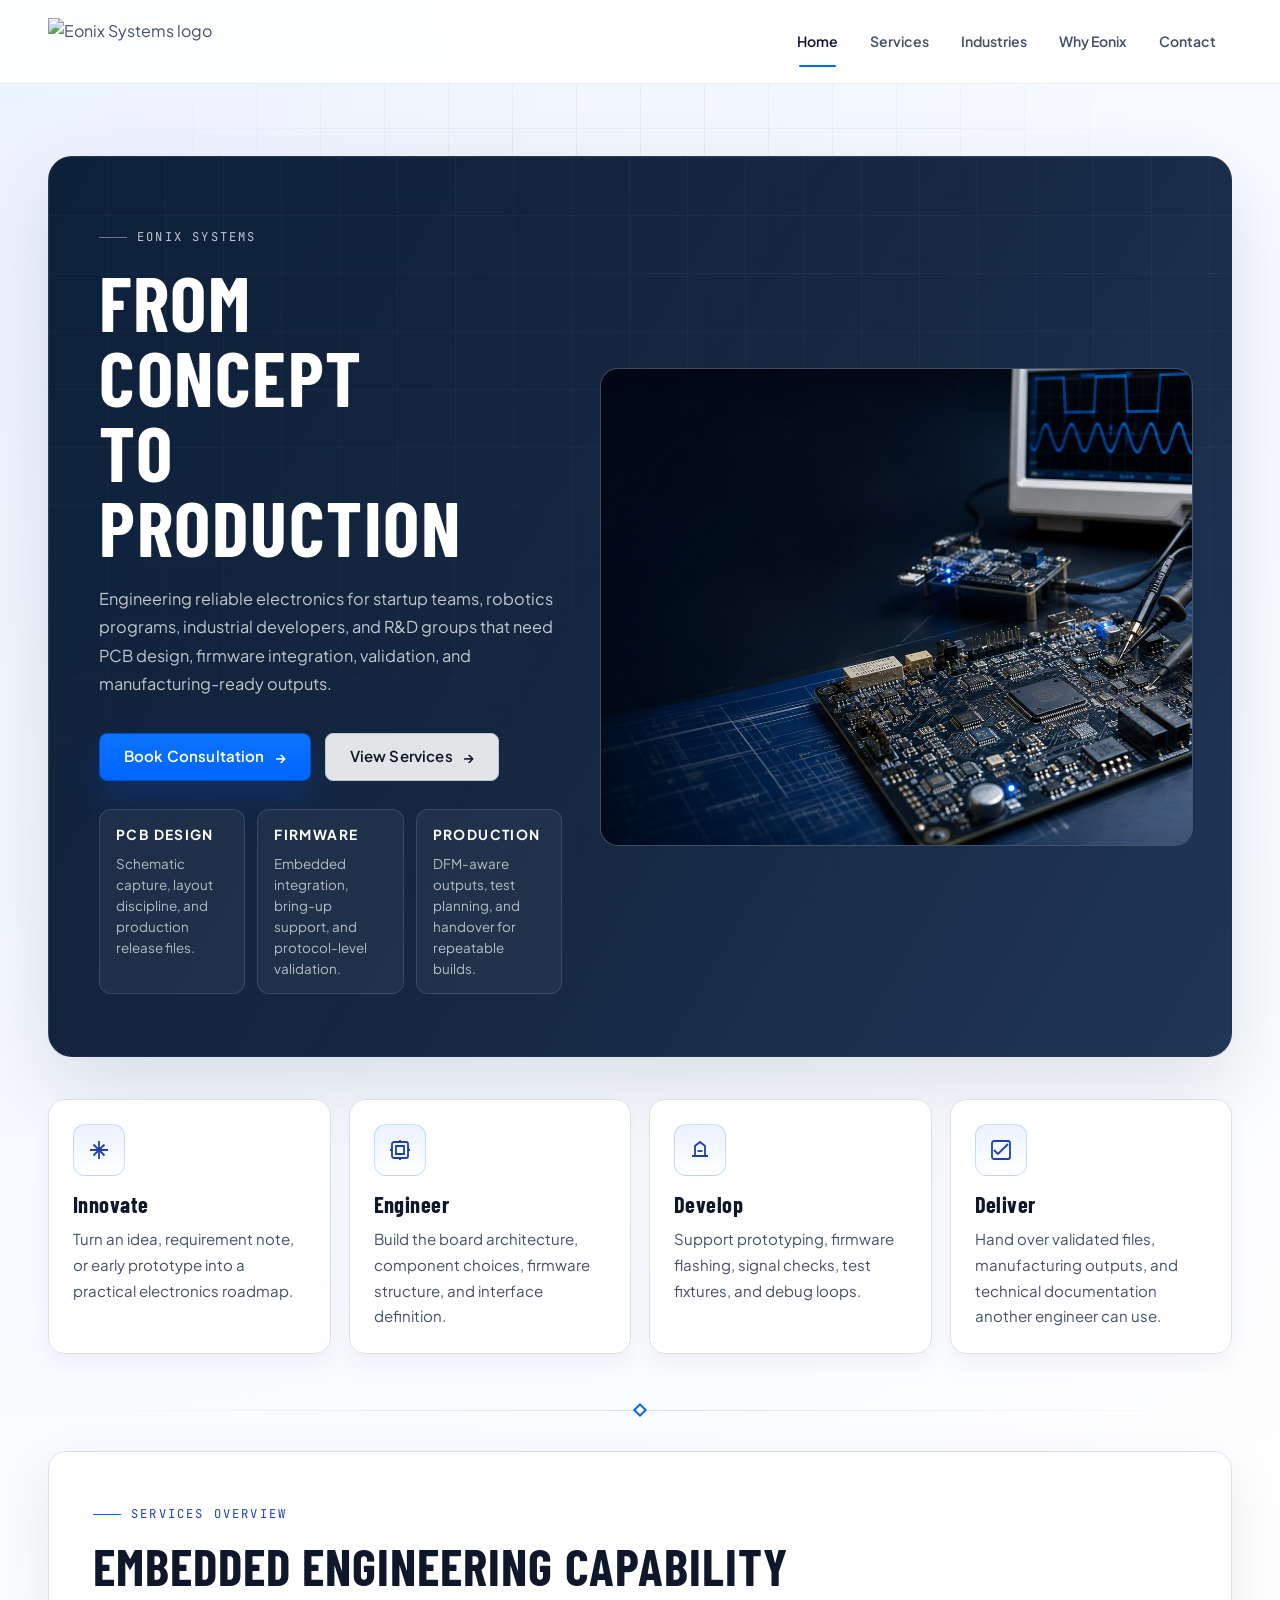
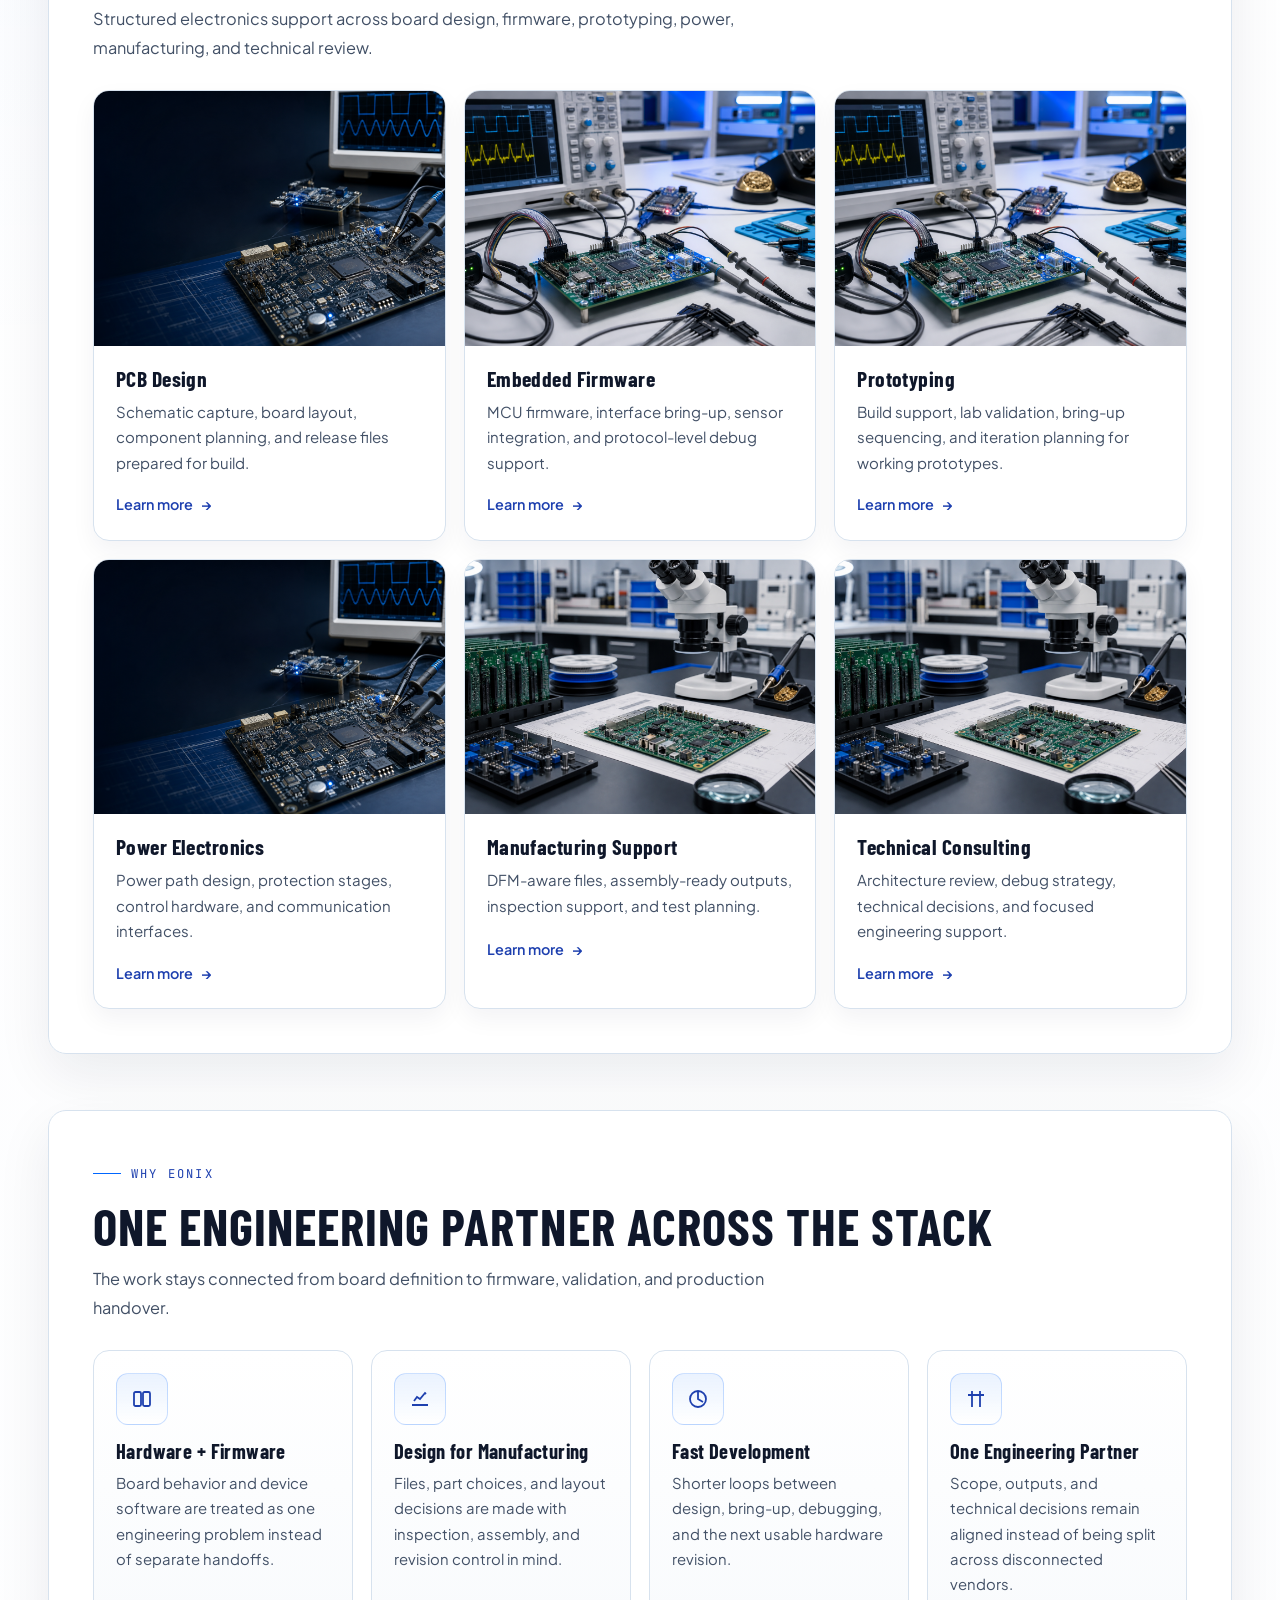
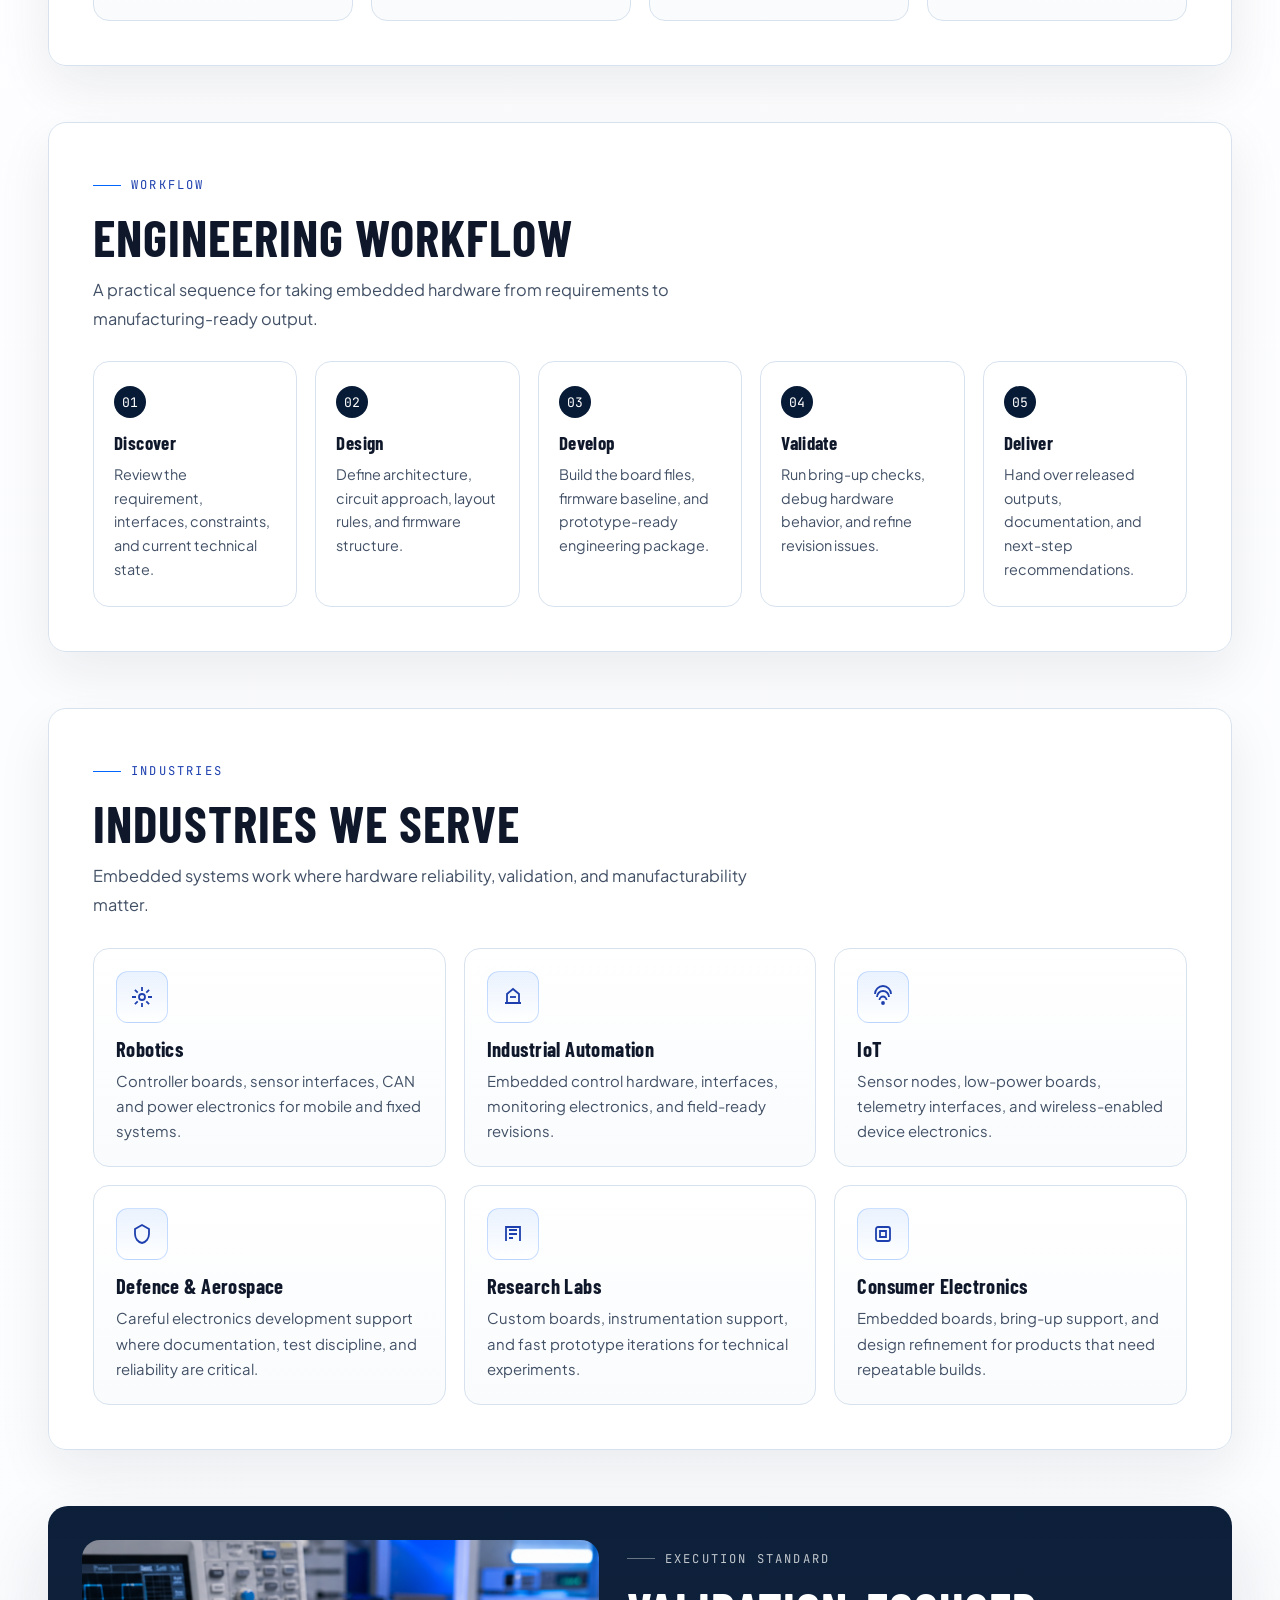
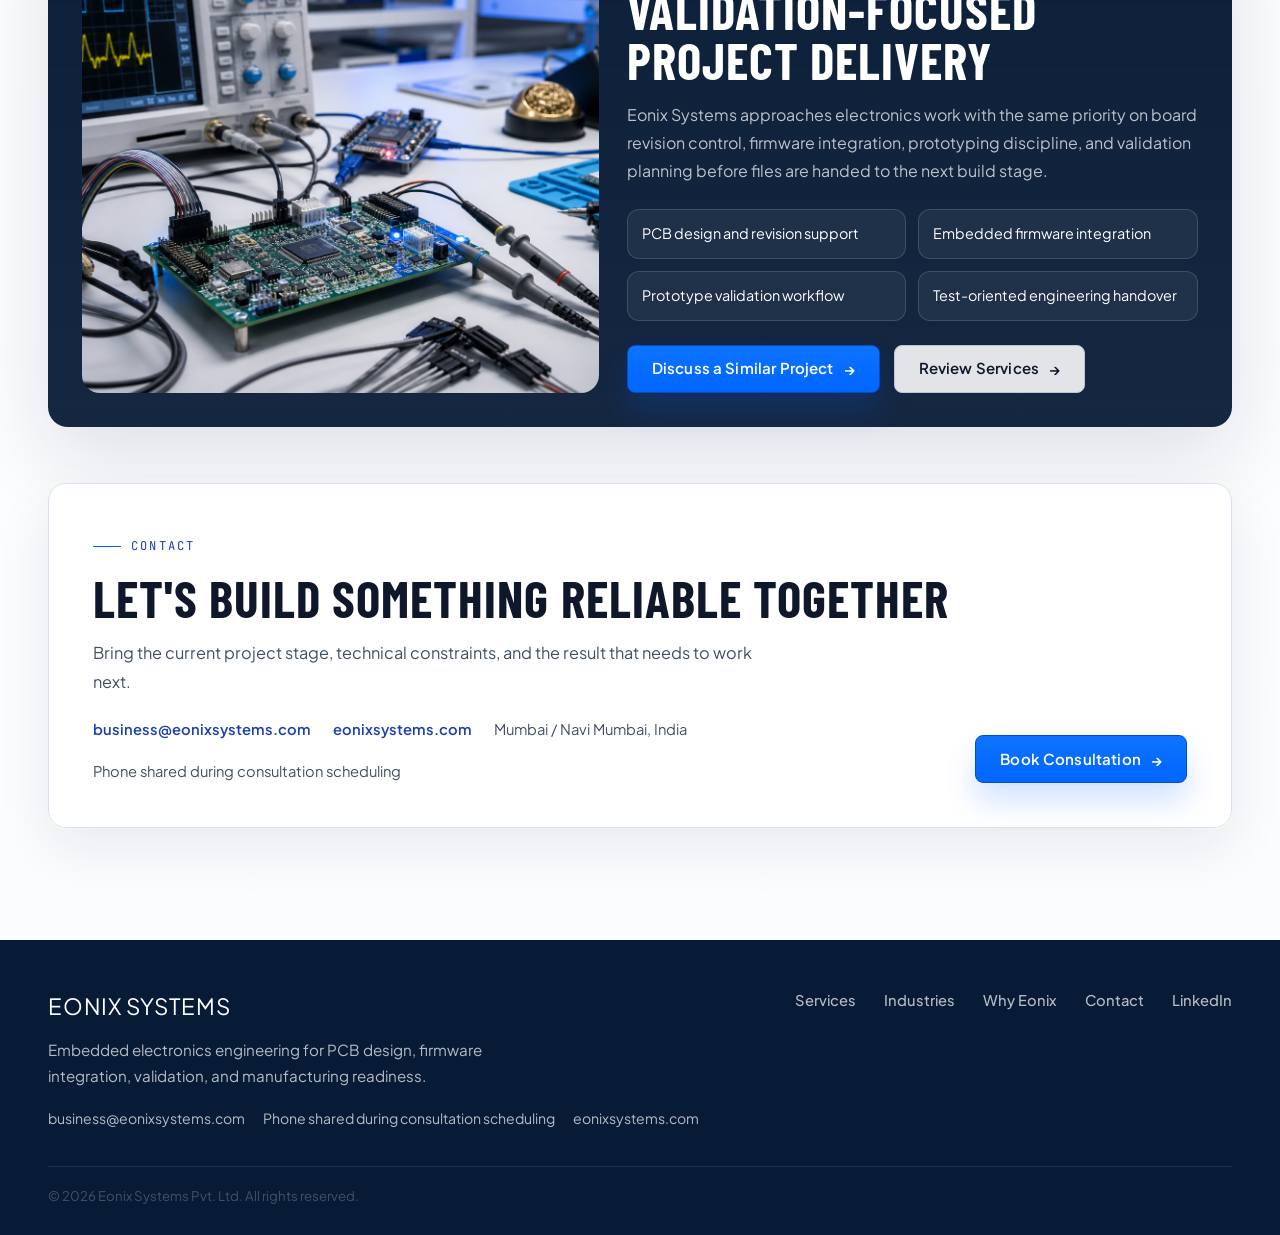
==== commit 23a01809: "Redesign public website and remove client-specific reference" ====
--- a/index.html
+++ b/index.html
@@ -6,24 +6,24 @@
   <meta charset="UTF-8" />
   <meta name="viewport" content="width=device-width, initial-scale=1.0" />
   <meta name="description"
-    content="Eonix Systems provides embedded electronics engineering services for PCB design, firmware, hardware bring-up, debugging, power electronics, and manufacturing handover." />
-  <meta property="og:title" content="Eonix Systems | Embedded Electronics Engineering Services" />
+    content="Eonix Systems engineers reliable electronics from concept to production, covering PCB design, embedded firmware, prototyping, validation, and manufacturing support." />
+  <meta property="og:title" content="Eonix Systems | From Concept to Production" />
   <meta property="og:description"
-    content="PCB, firmware, and hardware bring-up support for teams building real embedded systems." />
-  <title>Eonix Systems | Embedded Electronics Engineering Services</title>
+    content="Industrial embedded electronics engineering for PCB design, firmware integration, testing, and manufacturing readiness." />
+  <title>Eonix Systems | From Concept to Production</title>
 
   <link rel="preconnect" href="https://fonts.googleapis.com" />
   <link rel="preconnect" href="https://fonts.gstatic.com" crossorigin />
   <link
-    href="https://fonts.googleapis.com/css2?family=Plus+Jakarta+Sans:wght@400;500;600;700&family=JetBrains+Mono:wght@400;700&display=swap"
+    href="https://fonts.googleapis.com/css2?family=Barlow+Condensed:wght@600;700;800&family=JetBrains+Mono:wght@500;700&family=Plus+Jakarta+Sans:wght@400;500;600;700&display=swap"
     rel="stylesheet" />
 
-  <link rel="stylesheet" href="css/base.css?v=608" />
-  <link rel="stylesheet" href="css/layout.css?v=612" />
-  <link rel="stylesheet" href="css/nav.css?v=609" />
+  <link rel="stylesheet" href="css/base.css?v=701" />
+  <link rel="stylesheet" href="css/layout.css?v=701" />
+  <link rel="stylesheet" href="css/nav.css?v=701" />
   <link rel="stylesheet" href="css/animations.css?v=610" />
-  <link rel="stylesheet" href="css/footer.css?v=608" />
-  <link rel="stylesheet" href="css/home.css?v=615" />
+  <link rel="stylesheet" href="css/footer.css?v=701" />
+  <link rel="stylesheet" href="css/home.css?v=701" />
 </head>
 
 <body>
@@ -32,7 +32,7 @@
   <nav class="nav-root">
     <div class="nav-inner">
       <a class="nav-logo" href="index.html">
-        <img src="assets/Name Logo White Transparent.png" alt="Eonix Systems logo" />
+        <img src="assets/Name Logo Black Transparent.png" alt="Eonix Systems logo" />
       </a>
       <div class="nav-links">
         <a class="nav-link nav-active" href="index.html">Home</a>
@@ -48,139 +48,390 @@
   </nav>
 
   <main class="page-wrapper blueprint-wrapper">
-    <div class="master-guide left"></div>
-    <div class="master-guide right"></div>
-
-    <section class="page-hero home-root page-section hero-animated-grid">
-      <div class="home-hero-inner">
-        <span class="hero-sys-label">EONIX SYSTEMS</span>
-        <h1 class="home-title">Embedded Electronics Engineering Services</h1>
-        <p class="home-subtitle subtitle-animate">
-          Eonix Systems helps teams design, build, test, and prepare embedded electronics for real-world use, from
-          schematic and PCB design to firmware, debugging, and manufacturing handover.
-        </p>
-        <div class="hero-actions hero-actions-animate">
-          <a class="btn-primary" href="contact.html">
-            Discuss a Project <span class="btn-arrow" aria-hidden="true">&rarr;</span>
-          </a>
-          <a class="btn-secondary" href="services.html">
-            View Services <span class="btn-arrow" aria-hidden="true">&rarr;</span>
-          </a>
+    <section class="page-hero home-hero page-section">
+      <div class="home-hero-shell page-shell">
+        <div class="home-hero-layout">
+          <div class="home-hero-copy reveal reveal-left">
+            <span class="hero-sys-label">Eonix Systems</span>
+            <h1 class="home-title">From Concept to Production</h1>
+            <p class="home-subtitle subtitle-animate">
+              Engineering reliable electronics for startup teams, robotics programs, industrial developers, and
+              R&amp;D groups that need PCB design, firmware integration, validation, and manufacturing-ready outputs.
+            </p>
+            <div class="hero-actions hero-actions-animate">
+              <a class="btn-primary" href="contact.html">Book Consultation <span class="btn-arrow"
+                  aria-hidden="true">&rarr;</span></a>
+              <a class="btn-secondary" href="services.html">View Services <span class="btn-arrow"
+                  aria-hidden="true">&rarr;</span></a>
+            </div>
+            <div class="hero-metrics">
+              <div class="hero-metric">
+                <strong>PCB Design</strong>
+                <span>Schematic capture, layout discipline, and production release files.</span>
+              </div>
+              <div class="hero-metric">
+                <strong>Firmware</strong>
+                <span>Embedded integration, bring-up support, and protocol-level validation.</span>
+              </div>
+              <div class="hero-metric">
+                <strong>Production</strong>
+                <span>DFM-aware outputs, test planning, and handover for repeatable builds.</span>
+              </div>
+            </div>
+          </div>
+          <div class="home-hero-media reveal reveal-right">
+            <div class="hero-media-frame">
+              <img src="assets/engineering-hero-v1.png"
+                alt="PCB validation setup with oscilloscope probes and electronics test bench" />
+            </div>
+          </div>
+        </div>
+      </div>
+    </section>
+
+    <section class="page-section">
+      <div class="capability-strip">
+        <article class="capability-item reveal reveal-scale">
+          <span class="icon-frame" aria-hidden="true">
+            <svg viewBox="0 0 24 24" fill="none" stroke-width="1.8">
+              <path d="M12 3v18M3 12h18" />
+              <path d="M6.5 6.5l11 11M17.5 6.5l-11 11" />
+            </svg>
+          </span>
+          <h3>Innovate</h3>
+          <p>Turn an idea, requirement note, or early prototype into a practical electronics roadmap.</p>
+        </article>
+        <article class="capability-item reveal reveal-scale">
+          <span class="icon-frame" aria-hidden="true">
+            <svg viewBox="0 0 24 24" fill="none" stroke-width="1.8">
+              <rect x="4" y="4" width="16" height="16" rx="2" />
+              <path d="M8 8h8v8H8zM2 12h2m16 0h2M12 2v2m0 16v2" />
+            </svg>
+          </span>
+          <h3>Engineer</h3>
+          <p>Build the board architecture, component choices, firmware structure, and interface definition.</p>
+        </article>
+        <article class="capability-item reveal reveal-scale">
+          <span class="icon-frame" aria-hidden="true">
+            <svg viewBox="0 0 24 24" fill="none" stroke-width="1.8">
+              <path d="M4 18h16M7 18V8l5-4 5 4v10" />
+              <path d="M9.5 13h5" />
+            </svg>
+          </span>
+          <h3>Develop</h3>
+          <p>Support prototyping, firmware flashing, signal checks, test fixtures, and debug loops.</p>
+        </article>
+        <article class="capability-item reveal reveal-scale">
+          <span class="icon-frame" aria-hidden="true">
+            <svg viewBox="0 0 24 24" fill="none" stroke-width="1.8">
+              <path d="M5 12l4 4L19 6" />
+              <rect x="3" y="3" width="18" height="18" rx="2" />
+            </svg>
+          </span>
+          <h3>Deliver</h3>
+          <p>Hand over validated files, manufacturing outputs, and technical documentation another engineer can use.</p>
+        </article>
+      </div>
+    </section>
+
+    <div class="home-tech-divider">
+      <div class="tech-node"></div>
+    </div>
+
+    <section class="page-section">
+      <div class="home-section-shell">
+        <div class="home-section-header reveal">
+          <span class="home-section-label">Services Overview</span>
+          <h2 class="home-section-title">Embedded Engineering Capability</h2>
+          <p class="home-section-subtitle">
+            Structured electronics support across board design, firmware, prototyping, power, manufacturing, and
+            technical review.
+          </p>
+        </div>
+        <div class="service-showcase-grid">
+          <article class="service-card reveal">
+            <div class="service-card-image">
+              <img src="assets/engineering-hero-v1.png" alt="PCB layout and board bring-up workstation" />
+            </div>
+            <div class="service-card-body">
+              <h3>PCB Design</h3>
+              <p>Schematic capture, board layout, component planning, and release files prepared for build.</p>
+              <a class="service-card-link" href="services.html#pcb-design">Learn more <span aria-hidden="true">&rarr;</span></a>
+            </div>
+          </article>
+          <article class="service-card reveal">
+            <div class="service-card-image">
+              <img src="assets/engineering-lab-v1.png" alt="Embedded firmware validation bench with probes and debug tools" />
+            </div>
+            <div class="service-card-body">
+              <h3>Embedded Firmware</h3>
+              <p>MCU firmware, interface bring-up, sensor integration, and protocol-level debug support.</p>
+              <a class="service-card-link" href="services.html#embedded-firmware">Learn more <span
+                  aria-hidden="true">&rarr;</span></a>
+            </div>
+          </article>
+          <article class="service-card reveal">
+            <div class="service-card-image">
+              <img src="assets/engineering-lab-v1.png" alt="Prototype validation setup for electronics development" />
+            </div>
+            <div class="service-card-body">
+              <h3>Prototyping</h3>
+              <p>Build support, lab validation, bring-up sequencing, and iteration planning for working prototypes.</p>
+              <a class="service-card-link" href="services.html#prototyping">Learn more <span
+                  aria-hidden="true">&rarr;</span></a>
+            </div>
+          </article>
+          <article class="service-card reveal">
+            <div class="service-card-image">
+              <img src="assets/engineering-hero-v1.png" alt="Power electronics and PCB signal integrity workbench" />
+            </div>
+            <div class="service-card-body">
+              <h3>Power Electronics</h3>
+              <p>Power path design, protection stages, control hardware, and communication interfaces.</p>
+              <a class="service-card-link" href="services.html#power-electronics">Learn more <span
+                  aria-hidden="true">&rarr;</span></a>
+            </div>
+          </article>
+          <article class="service-card reveal">
+            <div class="service-card-image">
+              <img src="assets/manufacturing-bench-v1.png" alt="Manufacturing inspection setup with PCBs and microscope" />
+            </div>
+            <div class="service-card-body">
+              <h3>Manufacturing Support</h3>
+              <p>DFM-aware files, assembly-ready outputs, inspection support, and test planning.</p>
+              <a class="service-card-link" href="services.html#manufacturing-support">Learn more <span
+                  aria-hidden="true">&rarr;</span></a>
+            </div>
+          </article>
+          <article class="service-card reveal">
+            <div class="service-card-image">
+              <img src="assets/manufacturing-bench-v1.png" alt="Engineering review environment with PCB documentation and tooling" />
+            </div>
+            <div class="service-card-body">
+              <h3>Technical Consulting</h3>
+              <p>Architecture review, debug strategy, technical decisions, and focused engineering support.</p>
+              <a class="service-card-link" href="services.html#technical-consulting">Learn more <span
+                  aria-hidden="true">&rarr;</span></a>
+            </div>
+          </article>
+        </div>
+      </div>
+    </section>
+
+    <section class="page-section">
+      <div class="home-section-shell">
+        <div class="home-section-header reveal">
+          <span class="home-section-label">Why Eonix</span>
+          <h2 class="home-section-title">One Engineering Partner Across the Stack</h2>
+          <p class="home-section-subtitle">
+            The work stays connected from board definition to firmware, validation, and production handover.
+          </p>
+        </div>
+        <div class="why-grid">
+          <article class="why-card reveal">
+            <span class="icon-frame" aria-hidden="true">
+              <svg viewBox="0 0 24 24" fill="none" stroke-width="1.8">
+                <rect x="4" y="5" width="7" height="14" rx="1.5" />
+                <rect x="13" y="5" width="7" height="14" rx="1.5" />
+              </svg>
+            </span>
+            <h3>Hardware + Firmware</h3>
+            <p>Board behavior and device software are treated as one engineering problem instead of separate handoffs.</p>
+          </article>
+          <article class="why-card reveal">
+            <span class="icon-frame" aria-hidden="true">
+              <svg viewBox="0 0 24 24" fill="none" stroke-width="1.8">
+                <path d="M4 18h16M6 14l3-4 3 2 5-6 1 1" />
+              </svg>
+            </span>
+            <h3>Design for Manufacturing</h3>
+            <p>Files, part choices, and layout decisions are made with inspection, assembly, and revision control in mind.</p>
+          </article>
+          <article class="why-card reveal">
+            <span class="icon-frame" aria-hidden="true">
+              <svg viewBox="0 0 24 24" fill="none" stroke-width="1.8">
+                <path d="M12 4v8l5 3" />
+                <circle cx="12" cy="12" r="8" />
+              </svg>
+            </span>
+            <h3>Fast Development</h3>
+            <p>Shorter loops between design, bring-up, debugging, and the next usable hardware revision.</p>
+          </article>
+          <article class="why-card reveal">
+            <span class="icon-frame" aria-hidden="true">
+              <svg viewBox="0 0 24 24" fill="none" stroke-width="1.8">
+                <path d="M4 8h16M8 4v16M16 4v16" />
+              </svg>
+            </span>
+            <h3>One Engineering Partner</h3>
+            <p>Scope, outputs, and technical decisions remain aligned instead of being split across disconnected vendors.</p>
+          </article>
+        </div>
+      </div>
+    </section>
+
+    <section class="page-section">
+      <div class="home-section-shell">
+        <div class="home-section-header reveal">
+          <span class="home-section-label">Workflow</span>
+          <h2 class="home-section-title">Engineering Workflow</h2>
+          <p class="home-section-subtitle">
+            A practical sequence for taking embedded hardware from requirements to manufacturing-ready output.
+          </p>
+        </div>
+        <div class="workflow-strip">
+          <article class="workflow-step reveal">
+            <span class="workflow-step-number">01</span>
+            <h3>Discover</h3>
+            <p>Review the requirement, interfaces, constraints, and current technical state.</p>
+          </article>
+          <article class="workflow-step reveal">
+            <span class="workflow-step-number">02</span>
+            <h3>Design</h3>
+            <p>Define architecture, circuit approach, layout rules, and firmware structure.</p>
+          </article>
+          <article class="workflow-step reveal">
+            <span class="workflow-step-number">03</span>
+            <h3>Develop</h3>
+            <p>Build the board files, firmware baseline, and prototype-ready engineering package.</p>
+          </article>
+          <article class="workflow-step reveal">
+            <span class="workflow-step-number">04</span>
+            <h3>Validate</h3>
+            <p>Run bring-up checks, debug hardware behavior, and refine revision issues.</p>
+          </article>
+          <article class="workflow-step reveal">
+            <span class="workflow-step-number">05</span>
+            <h3>Deliver</h3>
+            <p>Hand over released outputs, documentation, and next-step recommendations.</p>
+          </article>
+        </div>
+      </div>
+    </section>
+
+    <section class="page-section">
+      <div class="home-section-shell">
+        <div class="home-section-header reveal">
+          <span class="home-section-label">Industries</span>
+          <h2 class="home-section-title">Industries We Serve</h2>
+          <p class="home-section-subtitle">
+            Embedded systems work where hardware reliability, validation, and manufacturability matter.
+          </p>
+        </div>
+        <div class="industry-grid-home">
+          <article class="industry-tile reveal">
+            <span class="icon-frame" aria-hidden="true">
+              <svg viewBox="0 0 24 24" fill="none" stroke-width="1.8">
+                <circle cx="12" cy="12" r="3" />
+                <path d="M12 2v4M12 18v4M2 12h4M18 12h4M4.9 4.9l2.8 2.8M16.3 16.3l2.8 2.8M19.1 4.9l-2.8 2.8M7.7 16.3l-2.8 2.8" />
+              </svg>
+            </span>
+            <h3>Robotics</h3>
+            <p>Controller boards, sensor interfaces, CAN and power electronics for mobile and fixed systems.</p>
+          </article>
+          <article class="industry-tile reveal">
+            <span class="icon-frame" aria-hidden="true">
+              <svg viewBox="0 0 24 24" fill="none" stroke-width="1.8">
+                <path d="M4 18h16M6 18V9l6-5 6 5v9" />
+                <path d="M9 12h6" />
+              </svg>
+            </span>
+            <h3>Industrial Automation</h3>
+            <p>Embedded control hardware, interfaces, monitoring electronics, and field-ready revisions.</p>
+          </article>
+          <article class="industry-tile reveal">
+            <span class="icon-frame" aria-hidden="true">
+              <svg viewBox="0 0 24 24" fill="none" stroke-width="1.8">
+                <path d="M4 9a8 8 0 0 1 16 0" />
+                <path d="M6 12a6 6 0 0 1 12 0" />
+                <path d="M8.5 15a3.5 3.5 0 0 1 7 0" />
+                <circle cx="12" cy="18" r="1" />
+              </svg>
+            </span>
+            <h3>IoT</h3>
+            <p>Sensor nodes, low-power boards, telemetry interfaces, and wireless-enabled device electronics.</p>
+          </article>
+          <article class="industry-tile reveal">
+            <span class="icon-frame" aria-hidden="true">
+              <svg viewBox="0 0 24 24" fill="none" stroke-width="1.8">
+                <path d="M12 3l7 4v5c0 4.4-2.9 8.3-7 9-4.1-.7-7-4.6-7-9V7l7-4z" />
+              </svg>
+            </span>
+            <h3>Defence &amp; Aerospace</h3>
+            <p>Careful electronics development support where documentation, test discipline, and reliability are critical.</p>
+          </article>
+          <article class="industry-tile reveal">
+            <span class="icon-frame" aria-hidden="true">
+              <svg viewBox="0 0 24 24" fill="none" stroke-width="1.8">
+                <path d="M5 19V5h14v14" />
+                <path d="M8 8h8M8 12h8M8 16h4" />
+              </svg>
+            </span>
+            <h3>Research Labs</h3>
+            <p>Custom boards, instrumentation support, and fast prototype iterations for technical experiments.</p>
+          </article>
+          <article class="industry-tile reveal">
+            <span class="icon-frame" aria-hidden="true">
+              <svg viewBox="0 0 24 24" fill="none" stroke-width="1.8">
+                <rect x="5" y="5" width="14" height="14" rx="2" />
+                <path d="M9 9h6v6H9z" />
+              </svg>
+            </span>
+            <h3>Consumer Electronics</h3>
+            <p>Embedded boards, bring-up support, and design refinement for products that need repeatable builds.</p>
+          </article>
+        </div>
+      </div>
+    </section>
+
+    <section class="page-section">
+      <div class="case-study-panel reveal">
+        <div class="case-study-media">
+          <img src="assets/engineering-lab-v1.png" alt="Electronics validation bench with embedded board under test" />
+        </div>
+        <div class="case-study-copy">
+          <span class="hero-sys-label">Execution Standard</span>
+          <h2>Validation-Focused Project Delivery</h2>
+          <p>
+            Eonix Systems approaches electronics work with the same priority on board revision control, firmware
+            integration, prototyping discipline, and validation planning before files are handed to the next build stage.
+          </p>
+          <ul class="case-study-list">
+            <li>PCB design and revision support</li>
+            <li>Embedded firmware integration</li>
+            <li>Prototype validation workflow</li>
+            <li>Test-oriented engineering handover</li>
+          </ul>
+          <div class="hero-actions">
+            <a class="btn-primary" href="contact.html">Discuss a Similar Project <span class="btn-arrow"
+                aria-hidden="true">&rarr;</span></a>
+            <a class="btn-secondary" href="services.html">Review Services <span class="btn-arrow"
+                aria-hidden="true">&rarr;</span></a>
+          </div>
         </div>
       </div>
     </section>
 
     <section class="sys-section">
       <div class="sys-container">
-        <div class="sys-header reveal">
-          <span class="sys-eyebrow">SERVICES</span>
-          <h2 class="sys-title">What We Do</h2>
-          <p class="sys-subtitle">
-            Focused engineering support across the board, firmware, power, and handover work behind embedded products.
-          </p>
-        </div>
-
-        <div class="sys-content provides-grid provides-grid-five">
-          <div class="sys-card provides-card provides-card-design reveal" style="--delay: 100ms;">
-            <span class="sys-eyebrow">PCB</span>
-            <h3>PCB Design</h3>
-            <p>Schematic design, PCB layout, component selection, production files, and design reviews for embedded electronics.</p>
+        <div class="cta-band reveal">
+          <div>
+            <span class="sys-eyebrow">Contact</span>
+            <h2 class="sys-title">Let's Build Something Reliable Together</h2>
+            <p class="home-section-subtitle">
+              Bring the current project stage, technical constraints, and the result that needs to work next.
+            </p>
+            <div class="cta-band-contact" style="margin-top: 20px;">
+              <a href="mailto:business@eonixsystems.com">business@eonixsystems.com</a>
+              <a href="https://eonixsystems.com" target="_blank" rel="noopener noreferrer">eonixsystems.com</a>
+              <span>Mumbai / Navi Mumbai, India</span>
+              <span>Phone shared during consultation scheduling</span>
+            </div>
           </div>
-          <div class="sys-card provides-card provides-card-prototyping reveal" style="--delay: 160ms;">
-            <span class="sys-eyebrow">FW</span>
-            <h3>Embedded Firmware</h3>
-            <p>STM32, ESP32, Arduino-class systems, sensor interfaces, communication protocols, control logic, and device-level firmware.</p>
+          <div class="hero-actions">
+            <a class="btn-primary" href="contact.html">Book Consultation <span class="btn-arrow"
+                aria-hidden="true">&rarr;</span></a>
           </div>
-          <div class="sys-card provides-card provides-card-products reveal" style="--delay: 220ms;">
-            <span class="sys-eyebrow">DEBUG</span>
-            <h3>Bring-Up &amp; Debugging</h3>
-            <p>Power checks, signal validation, firmware flashing, communication testing, hardware fault finding, and prototype stabilization.</p>
-          </div>
-          <div class="sys-card provides-card provides-card-systems reveal" style="--delay: 280ms;">
-            <span class="sys-eyebrow">POWER</span>
-            <h3>Power &amp; Communication</h3>
-            <p>DC power stages, protection circuits, CAN, UART, SPI, I2C, USB, LoRa, and other embedded interfaces.</p>
-          </div>
-          <div class="sys-card provides-card provides-card-manufacturing reveal" style="--delay: 340ms;">
-            <span class="sys-eyebrow">MFG</span>
-            <h3>Prototype to Manufacturing Support</h3>
-            <p>BOM cleanup, Gerber release, assembly support, test planning, and handover for small-batch production.</p>
-          </div>
-        </div>
-      </div>
-    </section>
-
-    <section class="sys-section">
-      <div class="sys-container built-problems reveal">
-        <div class="sys-header">
-          <span class="sys-eyebrow">ENGINEERING WORK</span>
-          <h2 class="sys-title">Built Around Real Engineering Work</h2>
-        </div>
-        <p class="built-problems-copy">
-          Most embedded projects do not fail because of one big mistake. They fail because small issues across
-          schematic design, layout, firmware, power, connectors, testing, and documentation add up. Eonix works across
-          these layers so prototypes are easier to build, test, and improve.
-        </p>
-      </div>
-    </section>
-
-    <section class="sys-section">
-      <div class="sys-container reveal">
-        <div class="sys-header">
-          <span class="sys-eyebrow">PROJECT EXPERIENCE</span>
-          <h2 class="sys-title">Client Work &amp; Project Experience</h2>
-          <p class="sys-subtitle">
-            Eonix Systems has supported electronics development work for LADS, a defence-focused technology company.
-          </p>
-        </div>
-        <div class="sys-content hero-actions">
-          <a class="btn-secondary" href="https://www.thelads.in/home" target="_blank" rel="noopener noreferrer">
-            View LADS <span class="btn-arrow" aria-hidden="true">&rarr;</span>
-          </a>
-        </div>
-      </div>
-    </section>
-
-    <section class="sys-section">
-      <div class="sys-container">
-        <div class="sys-header reveal">
-          <span class="sys-eyebrow">PROCESS</span>
-          <h2 class="sys-title">How We Work</h2>
-          <p class="sys-subtitle">
-            The process stays close to the electrical, firmware, and test realities of the project.
-          </p>
-        </div>
-
-        <div class="sys-content deployment-grid process-grid">
-          <div class="sys-card reveal" style="--delay: 100ms;">
-            <h3>Understand the Requirement</h3>
-            <p>We first clarify the electrical, mechanical, firmware, and usage constraints.</p>
-          </div>
-          <div class="sys-card reveal" style="--delay: 180ms;">
-            <h3>Design the Hardware/Firmware Path</h3>
-            <p>We define the circuit, interface, firmware, and test approach before jumping into files.</p>
-          </div>
-          <div class="sys-card reveal" style="--delay: 260ms;">
-            <h3>Build and Bring Up</h3>
-            <p>We support PCB release, assembly checks, firmware flashing, and first-power validation.</p>
-          </div>
-          <div class="sys-card reveal" style="--delay: 340ms;">
-            <h3>Debug and Prepare Handover</h3>
-            <p>We fix issues, document changes, and prepare files for manufacturing or further development.</p>
-          </div>
-        </div>
-      </div>
-    </section>
-
-    <section class="sys-section reveal reveal-scale">
-      <div class="sys-container home-direction">
-        <span class="sys-eyebrow">NEXT STEP</span>
-        <h2 class="sys-title">Need Help With an Embedded Hardware Project?</h2>
-        <p class="sys-subtitle">Share the current stage of your project, the problem you are facing, and what needs to be built or fixed.</p>
-        <div class="sys-content hero-actions" style="margin-top: 32px;">
-          <a class="btn-primary" href="contact.html">
-            Contact Eonix <span class="btn-arrow" aria-hidden="true">&rarr;</span>
-          </a>
         </div>
       </div>
     </section>
@@ -190,16 +441,22 @@
     <div class="footer-inner">
       <div class="footer-left">
         <p class="footer-brand">Eonix Systems</p>
-        <p class="footer-tagline">Embedded electronics engineering services.</p>
-        <p class="footer-tagline">PCB Design &middot; Firmware &middot; Bring-Up &middot; Prototyping</p>
+        <p class="footer-tagline">Embedded electronics engineering for PCB design, firmware integration, validation,
+          and manufacturing readiness.</p>
+        <div class="footer-contact">
+          <a href="mailto:business@eonixsystems.com">business@eonixsystems.com</a>
+          <span>Phone shared during consultation scheduling</span>
+          <a href="https://eonixsystems.com" target="_blank" rel="noopener noreferrer">eonixsystems.com</a>
+        </div>
       </div>
       <div class="footer-right">
         <div class="footer-links">
-          <a class="footer-link" href="index.html">Home</a>
           <a class="footer-link" href="services.html">Services</a>
           <a class="footer-link" href="industries.html">Industries</a>
           <a class="footer-link" href="why-eonix.html">Why Eonix</a>
           <a class="footer-link" href="contact.html">Contact</a>
+          <a class="footer-link" href="https://www.linkedin.com/company/eonix-systems/?viewAsMember=true" target="_blank"
+            rel="noopener noreferrer">LinkedIn</a>
         </div>
       </div>
     </div>
--- a/css/base.css
+++ b/css/base.css
@@ -1,25 +1,9 @@
 /* =============================================================================
-   BASE.CSS — Global Design System Foundation
-   =============================================================================
-   ⭐ THIS IS THE MOST IMPORTANT CSS FILE. Read this before editing anything else.
-
-   DESIGN PHILOSOPHY (v2 — Premium Minimal):
-   Target aesthetic: Linear / Stripe / Antigravity — NOT glowing/cyberpunk.
-   - Deep navy-black backgrounds, NOT pure black
-   - Muted electric blue accent (#2563EB), NOT neon cyan
-   - Zero glow effects, zero text-shadows on accent colors
-   - Flat surfaces with very thin borders for separation
-   - Generous whitespace, clean typography hierarchy
-
-   CSS Load Order (every page loads these in sequence):
-   base.css → layout.css → nav.css → animations.css → footer.css → [page].css
+   BASE.CSS
+   Shared tokens, typography, buttons, and low-level surfaces.
    ============================================================================= */
 
-/* =========================
-   GLOBAL RESET
-   ========================= */
-
-@import url('https://fonts.googleapis.com/css2?family=Plus+Jakarta+Sans:wght@400;500;600;700&family=JetBrains+Mono:wght@400;700&display=swap');
+@import url('https://fonts.googleapis.com/css2?family=Barlow+Condensed:wght@600;700;800&family=JetBrains+Mono:wght@500;700&family=Plus+Jakarta+Sans:wght@400;500;600;700&display=swap');
 
 * {
     margin: 0;
@@ -28,82 +12,74 @@
 }
 
 html {
+    width: 100%;
     overflow-x: clip;
-    width: 100%;
+    scroll-behavior: smooth;
 }
 
-/* =========================
-   CSS VARIABLES — Design Tokens
-   ========================= */
+:root {
+    --surface-0: #ffffff;
+    --surface-1: #f5f7fa;
+    --surface-2: #edf2f7;
+    --surface-3: #dde6f0;
+    --navy: #081b36;
+    --navy-soft: #102847;
+    --navy-deep: #051227;
 
-:root {
-    /* SURFACES */
-    --surface-0: #ffffff;   /* base */
-    --surface-1: #f2f5f9;   /* section contrast */
-    --surface-2: #ebf0f5;   /* elevated containers */
+    --text-primary: #0f172a;
+    --text-secondary: #425066;
+    --text-muted: #68768d;
+    --text-on-dark: rgba(255, 255, 255, 0.92);
+    --text-on-dark-soft: rgba(255, 255, 255, 0.7);
 
-    /* TEXT */
-    --text-primary: #0b0f14;
-    --text-secondary: #5b6470;
-    --text-muted: #8b95a3;
+    --border-subtle: #d7e2ee;
+    --border-strong: #b7c7da;
 
-    /* BORDERS */
-    --border-subtle: #e6eaf0;
-    --border-strong: #d0d7e2;
+    --accent: #0066ff;
+    --accent-strong: #1e40af;
+    --accent-dark: #004fc5;
+    --accent-soft: rgba(0, 102, 255, 0.08);
+    --accent-line: rgba(0, 102, 255, 0.2);
 
-    /* PRIMARY ACCENT (Tweak these variables to adjust the global blue) */
-    --accent: #1a68d1;         /* Slightly darker main blue (was #2f80ed) */
-    --accent-light: #3584f2;   /* Lighter hover/glow (was #56a8ff) */
-    --accent-dark: #1251a6;    /* Deep strict click-state (was #1c5ed6) */
-    --accent-subtle: #eef4ff;
-    --accent-border: #bfd4f6;
+    --shadow-sm: 0 10px 24px rgba(8, 27, 54, 0.05);
+    --shadow-md: 0 20px 54px rgba(8, 27, 54, 0.08);
+    --shadow-lg: 0 30px 80px rgba(8, 27, 54, 0.12);
 
-    /* SYSTEM STATE COLORS (SEMANTIC) */
-    --state-ok: #27ae60;
-    --state-warning: #f2994a;
-    --state-error: #eb5757;
-    --state-info: var(--accent);
-
-    /* OPTIONAL INDUSTRIAL ACCENT */
-    --accent-neutral: #2a2f36;
-
-    /* LEGACY ALIASES (gradual phase-out) */
-    --bg-main: var(--surface-0);
-    --bg-soft: var(--surface-1);
-    --bg-card: var(--surface-0);
-    --bg-primary: var(--surface-0);
-    --bg-secondary: var(--surface-1);
-    --accent-primary: var(--accent);
-    --accent-hover: var(--accent-dark);
-
-    /* UI Elements */
-    --shadow-sm: 0 1px 3px rgba(0, 0, 0, 0.05);
-    --shadow-md: 0 4px 16px rgba(0, 0, 0, 0.04);
-    --shadow-lg: 0 12px 40px rgba(0, 0, 0, 0.06);
-
-    /* Geometry */
-    --nav-height: 80px;
-    --section-spacing: 120px;
+    --nav-height: 84px;
+    --section-spacing: 112px;
 }
 
-/* =========================
-   BODY & TYPOGRAPHY
-   ========================= */
-
 body {
-    background-color: var(--bg-main);
+    min-width: 320px;
+    background:
+        radial-gradient(circle at top left, rgba(0, 102, 255, 0.08) 0%, transparent 32%),
+        linear-gradient(180deg, #ffffff 0%, #fbfcfe 100%);
     color: var(--text-secondary);
     font-family: 'Plus Jakarta Sans', system-ui, sans-serif;
     line-height: 1.65;
     -webkit-font-smoothing: antialiased;
-    position: relative;
     overflow-x: clip;
-    width: 100%;
+}
+
+.super-grid {
+    position: fixed;
+    inset: 0;
+    z-index: -1;
+    pointer-events: none;
+    background-image:
+        linear-gradient(rgba(117, 140, 168, 0.12) 1px, transparent 1px),
+        linear-gradient(90deg, rgba(117, 140, 168, 0.12) 1px, transparent 1px);
+    background-size: 64px 64px;
+    mask-image: radial-gradient(circle at center, black 28%, transparent 82%);
+}
+
+img {
+    display: block;
+    max-width: 100%;
 }
 
 p {
     color: var(--text-secondary);
-    line-height: 1.65;
 }
 
 h1,
@@ -112,181 +88,99 @@
 h4,
 h5,
 h6 {
-    font-family: 'Plus Jakarta Sans', sans-serif;
-    font-weight: 600;
-    line-height: 1.2;
     color: var(--text-primary);
-    letter-spacing: 0;
+    font-family: 'Barlow Condensed', 'Plus Jakarta Sans', sans-serif;
+    font-weight: 700;
+    line-height: 0.98;
+    letter-spacing: 0.02em;
 }
 
 a {
+    color: inherit;
     text-decoration: none;
-    color: inherit;
-    transition: color 0.2s ease;
+    transition: color 0.2s ease, border-color 0.2s ease, background-color 0.2s ease;
 }
 
-/* =========================
-   BACKGROUND GRID
-   ========================= */
-
-body::before {
-    content: "";
-    position: fixed;
-    inset: 0;
-    z-index: -1;
-    background-image:
-        linear-gradient(#e9eef5 1px, transparent 1px),
-        linear-gradient(90deg, #e9eef5 1px, transparent 1px);
-    background-size: 60px 60px;
-    mask-image: radial-gradient(ellipse at center, black 30%, transparent 80%);
-    pointer-events: none;
+button,
+input,
+select,
+textarea {
+    font: inherit;
 }
 
-/* NOTE: body::after removed — no accent glow overlay */
-
-/* =========================
-   UTILITIES
-   ========================= */
-
-/* Flat panel / Base card component */
-.card,
-.provides-card,
-.check-item-card,
-.stat-card,
-.prd-overview-card,
-.why-card {
-    background: #ffffff;
-    border: 1px solid var(--border-subtle);
-    border-radius: 12px;
-    box-shadow: 0 4px 20px rgba(0, 0, 0, 0.03);
-    transition: all 0.25s ease;
-}
-
-.card:hover,
-.provides-card:hover,
-.check-item-card:hover,
-.stat-card:hover,
-.prd-overview-card:hover,
-.why-card:hover {
-    transform: translateY(-4px);
-    border-color: var(--accent);
-    box-shadow: 0 10px 30px rgba(0, 0, 0, 0.06);
-}
-
-/* Subtle section divider */
-.section-divider {
-    height: 1px;
-    background: linear-gradient(90deg, transparent, #e6eaf0, transparent);
-    width: 100%;
-    margin: 45px 0;
-}
-
-/* Base CTA Buttons */
-.primary-btn,
-.btn-primary {
-    background: var(--accent);
-    color: white;
-    border-radius: 8px;
-    box-shadow: 0 8px 20px rgba(47, 128, 237, 0.25);
-    transition: all 0.2s ease;
+.btn-primary,
+.btn-secondary {
     display: inline-flex;
     align-items: center;
     justify-content: center;
-    padding: 14px 28px;
+    gap: 10px;
+    min-height: 48px;
+    padding: 0 24px;
+    border-radius: 8px;
+    font-size: 0.94rem;
     font-weight: 600;
-    font-size: 0.95rem;
-    border: none;
+    letter-spacing: 0.01em;
     cursor: pointer;
+    transition: transform 0.2s ease, box-shadow 0.2s ease, border-color 0.2s ease, background-color 0.2s ease;
 }
 
-.primary-btn:hover,
-.btn-primary:hover {
-    background: var(--accent-dark);
-    transform: translateY(-1px);
-    color: white;
+.btn-primary {
+    border: 1px solid var(--accent-dark);
+    background: linear-gradient(180deg, #0d73ff 0%, var(--accent) 100%);
+    color: #ffffff;
+    box-shadow: 0 18px 30px rgba(0, 102, 255, 0.18);
 }
 
-.secondary-btn,
-.btn-secondary {
-    background: transparent;
-    color: var(--text-primary);
-    border: 1px solid var(--border-subtle);
-    border-radius: 8px;
-    transition: all 0.2s ease;
-    display: inline-flex;
-    align-items: center;
-    justify-content: center;
-    padding: 14px 28px;
-    font-weight: 600;
-    font-size: 0.95rem;
-    cursor: pointer;
+.btn-primary:hover {
+    transform: translateY(-2px);
+    background: linear-gradient(180deg, #0b6df3 0%, var(--accent-dark) 100%);
+    box-shadow: 0 20px 34px rgba(0, 102, 255, 0.24);
 }
 
-.secondary-btn:hover,
-.btn-secondary:hover {
-    background: var(--bg-secondary);
-    border-color: rgba(0, 0, 0, 0.15);
-    transform: translateY(-1px);
+.btn-secondary {
+    border: 1px solid var(--border-strong);
+    background: rgba(255, 255, 255, 0.88);
+    color: var(--text-primary);
 }
 
-/* Accent color */
-.text-accent {
-    color: var(--accent);
+.btn-secondary:hover {
+    transform: translateY(-2px);
+    border-color: var(--accent-line);
+    background: #ffffff;
 }
 
-/* Formerly glow-text */
-.glow-text {
-    color: var(--accent);
-    font-weight: 600;
+.btn-arrow {
+    line-height: 1;
+    transition: transform 0.18s ease;
 }
 
-/* Red emphasis */
-.text-red-glow, .text-red {
-    color: var(--state-error);
+.btn-primary:hover .btn-arrow,
+.btn-secondary:hover .btn-arrow {
+    transform: translateX(3px);
 }
 
-/* =========================
-   EMPHASIS & STRUCTURAL BLOCKS
-   ========================= */
-
-.highlight-block {
-    background: #eef6ff;
-    border-left: 3px solid var(--accent);
-    padding: 16px;
-    color: var(--text-primary);
-    border-radius: 0 8px 8px 0;
+.card-surface {
+    background: var(--surface-0);
+    border: 1px solid var(--border-subtle);
+    border-radius: 14px;
+    box-shadow: var(--shadow-sm);
 }
 
-.dark-section {
-    background: #0b0f14;
-    color: #ffffff;
-    border-radius: 16px;
-    padding: 60px;
+.sr-only {
+    position: absolute;
+    width: 1px;
+    height: 1px;
+    padding: 0;
+    margin: -1px;
+    overflow: hidden;
+    clip: rect(0, 0, 0, 0);
+    white-space: nowrap;
+    border: 0;
 }
 
-/* Ensure typography inside dark section automatically adapts */
-.dark-section h1, .dark-section h2, .dark-section h3, .dark-section h4, .dark-section .matters-main {
-    color: #ffffff;
+@media (max-width: 768px) {
+    .btn-primary,
+    .btn-secondary {
+        width: 100%;
+    }
 }
-
-.dark-section p, .dark-section .matters-sub {
-    color: var(--text-muted);
-}
-
-.dark-section .section-divider {
-    background: linear-gradient(90deg, transparent, rgba(255, 255, 255, 0.1), transparent);
-}
-
-.text-bold {
-    font-weight: 700;
-}
-
-/* Hover border brightening — replaces all glow effects */
-.glow-hover {
-    transition: border-color 0.25s ease, background 0.25s ease;
-}
-
-.glow-hover:hover {
-    border-color: var(--border-strong);
-    background: var(--bg-card);
-}
--- a/css/layout.css
+++ b/css/layout.css
@@ -1,69 +1,60 @@
-/* =========================
-   PAGE SECTION (GLOBAL)
-   ========================= */
-
-.page-section {
-    max-width: 1500px;
-    padding-left: 48px;
-    padding-right: 48px;
-    margin-left: auto;
-    margin-right: auto;
-}
-
-@media (max-width: 768px) {
-    .page-section {
-        padding-left: 16px;
-        padding-right: 16px;
-    }
-}
-
-/* Alternate Section Backgrounds */
-.page-section:nth-of-type(even) {
-    background-color: var(--bg-secondary);
-    border: 1px solid var(--border-subtle);
-    border-radius: 20px;
-    padding-top: 64px;
-    padding-bottom: 64px;
-    margin-top: 32px;
-    margin-bottom: 32px;
-}
-
-/* =========================
-   GLOBAL DEPTH & LIGHT
-   ========================= */
-
-.page-wrapper {
-    background:
-        linear-gradient(to bottom,
-            rgba(255, 255, 255, 0.015),
-            transparent 30%);
-}
+/* =============================================================================
+   LAYOUT.CSS
+   Shared page spacing and hero rhythm.
+   ============================================================================= */
 
 .page-wrapper {
     padding-top: var(--nav-height);
     min-height: calc(100vh - var(--nav-height));
 }
 
-/* =========================
-   CONSISTENT PAGE HERO
-   All first-sections on every page use this class for
-   identical top padding / headline distance from the nav.
-   ========================= */
+.blueprint-wrapper {
+    position: relative;
+}
+
+.page-section {
+    width: min(1280px, calc(100% - 96px));
+    margin-left: auto;
+    margin-right: auto;
+}
+
+.page-section:not(.page-hero) {
+    margin-bottom: 56px;
+}
 
 .page-hero {
-    min-height: 60vh;
-    display: flex;
-    flex-direction: column;
-    justify-content: flex-start;
-    align-items: center;
-    padding-top: 14vh;
-    padding-bottom: 20px;
-    position: relative;
-    text-align: center;
+    padding-top: 72px;
+    padding-bottom: 42px;
 }
 
-/* Vertical space between major page sections */
-.page-section+.home-tech-divider {
-    margin-top: 0;
-    margin-bottom: 0;
-}+.page-shell {
+    background: rgba(255, 255, 255, 0.94);
+    border: 1px solid var(--border-subtle);
+    border-radius: 18px;
+    box-shadow: var(--shadow-md);
+}
+
+@media (max-width: 1024px) {
+    .page-section {
+        width: min(1280px, calc(100% - 48px));
+    }
+
+    .page-hero {
+        padding-top: 56px;
+    }
+}
+
+@media (max-width: 768px) {
+    .page-section {
+        width: calc(100% - 32px);
+    }
+
+    .page-section:not(.page-hero) {
+        margin-bottom: 40px;
+    }
+
+    .page-hero {
+        padding-top: 40px;
+        padding-bottom: 28px;
+    }
+}
--- a/css/nav.css
+++ b/css/nav.css
@@ -1,6 +1,6 @@
 /* =============================================================================
-   NAV.CSS — Fixed Top Navigation
-   Design: Minimal, thin, clean. No glowing active states.
+   NAV.CSS
+   Fixed navigation with light shell and restrained active state.
    ============================================================================= */
 
 .nav-root {
@@ -9,29 +9,22 @@
     left: 0;
     width: 100%;
     height: var(--nav-height);
-
-    /* Solid nav — not glass, not blur */
-    background-color: rgba(255, 255, 255, 0.92);
-    border-bottom: 1px solid var(--border-subtle);
-    /* #e6eaf0 maps to border-subtle in base.css */
-    backdrop-filter: blur(8px);
-    -webkit-backdrop-filter: blur(8px);
-
+    background: rgba(255, 255, 255, 0.94);
+    border-bottom: 1px solid rgba(8, 27, 54, 0.08);
+    backdrop-filter: blur(10px);
+    -webkit-backdrop-filter: blur(10px);
     z-index: 1000;
 }
 
 .nav-inner {
-    max-width: 1400px;
+    width: min(1400px, calc(100% - 96px));
     height: 100%;
     margin: 0 auto;
-    padding: 0 48px;
-
     display: flex;
     align-items: center;
     justify-content: space-between;
 }
 
-/* Logo clickable wrapper */
 .nav-logo {
     display: flex;
     align-items: center;
@@ -39,41 +32,49 @@
 }
 
 .nav-logo img {
-    height: 70px;
-    display: block;
-    transform: scale(2.3);
-    /* Scales the actual pixels up despite transparent borders */
-    transform-origin: left center;
+    width: auto;
+    height: 48px;
 }
 
 .nav-links {
+    position: relative;
     display: flex;
     align-items: stretch;
     height: 100%;
 }
 
 .nav-link {
-    display: flex;
+    display: inline-flex;
     align-items: center;
-    padding: 0 18px;
-    text-decoration: none;
-    font-size: 0.875rem;
+    padding: 0 16px;
     color: var(--text-secondary);
-    font-weight: 500;
-    transition: color 0.2s ease, background-color 0.2s ease;
-    letter-spacing: 0.01em;
+    font-size: 0.88rem;
+    font-weight: 600;
 }
 
-/* Hover — subtle colour shift, NO text-shadow */
 .nav-link:hover {
     color: var(--text-primary);
-    background-color: var(--bg-soft);
+}
+
+.nav-active {
+    color: var(--text-primary);
+}
+
+.nav-slider {
+    position: absolute;
+    left: 0;
+    bottom: 16px;
+    height: 2px;
+    border-radius: 999px;
+    background: var(--accent);
+    transition: transform 0.3s cubic-bezier(0.25, 1, 0.5, 1), width 0.3s cubic-bezier(0.25, 1, 0.5, 1), opacity 0.2s ease;
+    pointer-events: none;
 }
 
 .nav-toggle {
     display: none;
-    background: none;
-    border: none;
+    border: 0;
+    background: transparent;
     cursor: pointer;
     padding: 4px;
 }
@@ -81,56 +82,23 @@
 .nav-toggle span {
     display: block;
     width: 22px;
-    height: 1.5px;
-    background-color: var(--text-secondary);
-    margin: 5px 0;
-    transition: background 0.2s ease;
+    height: 2px;
+    margin: 4px 0;
+    background: var(--navy);
 }
 
-/* =========================
-   ACTIVE PAGE STATE
-   Clean underline — no box-shadow glow
-   ========================= */
+@media (max-width: 1024px) {
+    :root {
+        --nav-height: 72px;
+    }
 
-.nav-active {
-    color: var(--text-primary);
-    position: relative;
-    font-weight: 500;
-    /* NO text-shadow */
-}
-
-.nav-slider {
-    position: absolute;
-    bottom: 4px;
-    left: 0;
-    height: 3px;
-    border-radius: 3px;
-    background-color: var(--accent);
-    transition: transform 0.3s cubic-bezier(0.25, 1, 0.5, 1), width 0.3s cubic-bezier(0.25, 1, 0.5, 1), opacity 0.2s ease;
-    pointer-events: none;
-    z-index: 10;
-}
-
-/* =========================
-   RESPONSIVE (mobile)
-   ========================= */
-
-@media (max-width: 1024px) {
-
-    :root {
-        --nav-height: 70px;
+    .nav-inner {
+        width: calc(100% - 32px);
     }
 
     .nav-logo img {
         content: url("../assets/Logo Only Black Transparent.png");
-        height: 50px;
-        transform: scale(1.5);
-        /* Adjust this scale specifically for the symbol image */
-        transform-origin: left center;
-    }
-
-    .nav-inner {
-        padding: 0 24px;
+        height: 34px;
     }
 
     .nav-links {
@@ -139,13 +107,11 @@
         left: 0;
         width: 100%;
         height: auto;
-        gap: 0;
-        max-height: calc(100vh - var(--nav-height));
-        overflow-y: auto;
+        display: none;
         flex-direction: column;
-        background-color: var(--bg-soft);
-        display: none;
+        background: rgba(255, 255, 255, 0.98);
         border-bottom: 1px solid var(--border-subtle);
+        box-shadow: var(--shadow-md);
     }
 
     .nav-links.open {
@@ -155,20 +121,18 @@
     .nav-link {
         width: 100%;
         padding: 18px 24px;
-        border-top: 1px solid var(--border-subtle);
-        color: var(--text-secondary);
+        border-top: 1px solid rgba(8, 27, 54, 0.06);
+    }
+
+    .nav-active {
+        border-left: 3px solid var(--accent);
+        padding-left: 21px;
     }
 
     .nav-slider {
         display: none !important;
     }
 
-    .nav-active {
-        color: var(--accent-hover);
-        border-left: 2px solid var(--accent-primary);
-        padding-left: 22px;
-    }
-
     .nav-toggle {
         display: block;
     }
--- a/css/footer.css
+++ b/css/footer.css
@@ -1,108 +1,112 @@
-/* =========================
-   FOOTER
-   ========================= */
+/* =============================================================================
+   FOOTER.CSS
+   Dark footer for contact and route summary.
+   ============================================================================= */
 
 .footer-root {
     margin-top: var(--section-spacing);
-    border-top: 1px solid var(--border-subtle);
-    background-color: var(--surface-1);
+    background: var(--navy);
+    color: var(--text-on-dark);
+}
+
+.footer-inner,
+.footer-bottom {
+    width: min(1400px, calc(100% - 96px));
+    margin: 0 auto;
 }
 
 .footer-inner {
-    max-width: 1400px;
-    margin: 0 auto;
-    padding: 60px 48px;
-
+    padding: 48px 0 36px;
     display: flex;
     justify-content: space-between;
-    align-items: flex-start;
+    gap: 40px;
 }
 
 .footer-brand {
-    font-size: 1.1rem;
-    font-weight: 600;
-    color: var(--text-primary);
-    font-family: 'Plus Jakarta Sans', sans-serif;
+    color: #ffffff;
+    font-size: 1.4rem;
+    letter-spacing: 0.04em;
+    text-transform: uppercase;
 }
 
 .footer-tagline {
-    font-size: 0.9rem;
-    color: var(--text-muted);
-    margin-top: 8px;
+    margin-top: 12px;
+    max-width: 440px;
+    color: var(--text-on-dark-soft);
+    font-size: 0.95rem;
+    line-height: 1.7;
+}
+
+.footer-contact {
+    display: flex;
+    flex-wrap: wrap;
+    gap: 18px;
+    margin-top: 18px;
+    color: var(--text-on-dark-soft);
+    font-size: 0.88rem;
+}
+
+.footer-contact a:hover,
+.footer-link:hover {
+    color: #ffffff;
 }
 
 .footer-right {
     display: flex;
-    gap: 32px;
+    flex-direction: column;
+    align-items: flex-end;
+    gap: 14px;
+}
+
+.footer-links {
+    display: flex;
+    flex-wrap: wrap;
+    justify-content: flex-end;
+    gap: 18px 28px;
 }
 
 .footer-link {
-    font-size: 0.95rem;
-    text-decoration: none;
-    color: var(--text-secondary);
-    transition: color 0.2s ease;
-}
-
-.footer-link:hover {
-    color: var(--accent-primary);
+    color: var(--text-on-dark-soft);
+    font-size: 0.92rem;
+    font-weight: 500;
 }
 
 .footer-bottom {
-    max-width: 1400px;
-    margin: 0 auto;
-    padding: 24px 48px;
-    border-top: 1px solid var(--border-subtle);
-
-    display: flex;
-    justify-content: space-between;
-    align-items: center;
-
-    font-size: 0.85rem;
-    color: var(--text-muted);
+    padding: 18px 0 28px;
+    border-top: 1px solid rgba(255, 255, 255, 0.1);
+    color: rgba(255, 255, 255, 0.58);
+    font-size: 0.83rem;
 }
 
-.footer-social {
-    display: flex;
-    gap: 16px;
-    align-items: center;
-}
-
-.social-icon {
-    color: var(--text-muted);
-    transition: color 0.3s ease, transform 0.3s ease;
-    display: flex;
-    align-items: center;
-    justify-content: center;
-}
-
-.social-icon svg {
-    width: 20px;
-    height: 20px;
-    fill: currentColor;
-}
-
-.social-icon:hover {
-    color: var(--accent-primary);
-    transform: translateY(-2px);
+@media (max-width: 1024px) {
+    .footer-inner,
+    .footer-bottom {
+        width: calc(100% - 48px);
+    }
 }
 
 @media (max-width: 768px) {
+    .footer-inner,
+    .footer-bottom {
+        width: calc(100% - 32px);
+    }
+
     .footer-inner {
+        padding: 40px 0 28px;
         flex-direction: column;
-        gap: 40px;
-        align-items: center;
-        text-align: center;
+        gap: 28px;
     }
 
     .footer-right {
-        flex-direction: column;
-        gap: 16px;
-        align-items: center;
-        text-align: center;
+        align-items: flex-start;
     }
 
-    .footer-bottom {
+    .footer-links {
+        justify-content: flex-start;
+    }
+
+    .footer-contact {
         flex-direction: column;
-        gap: 16px;
+        gap: 8px;
     }
 }
--- a/css/home.css
+++ b/css/home.css
@@ -1,789 +1,562 @@
 /* =============================================================================
-   HOME.CSS — Homepage Styles
-   Design: Engineering-first. Blueprint aesthetic with tech details from about.css.
-   Space Mono font loaded in HTML head.
+   HOME.CSS
+   Shared page components plus homepage sections.
    ============================================================================= */
 
-/* =========================
-   PAGE-LEVEL SPACING
-   ========================= */
-
-/* =========================
-   HERO
-   ========================= */
-
-.home-hero-inner {
-    max-width: 860px;
-    margin: 0 auto;
-    position: relative;
-    z-index: 2;
-}
-
-.hero-sys-label {
+.home-title,
+.home-section-title,
+.sys-title {
+    text-transform: uppercase;
+}
+
+.hero-sys-label,
+.home-section-label,
+.sys-eyebrow {
+    display: inline-flex;
+    align-items: center;
+    gap: 10px;
+    margin-bottom: 16px;
+    color: var(--accent-strong);
     font-family: 'JetBrains Mono', monospace;
-    font-size: 0.75rem;
-    color: var(--accent-primary);
+    font-size: 0.76rem;
     letter-spacing: 0.18em;
-    opacity: 0.8;
-    margin-bottom: 24px;
-    display: block;
-    min-height: 1.2em;
+    text-transform: uppercase;
+}
+
+.hero-sys-label::before,
+.home-section-label::before,
+.sys-eyebrow::before {
+    content: "";
+    width: 28px;
+    height: 1px;
+    background: var(--accent);
 }
 
 .home-title {
-    font-size: 4.5rem;
-    font-weight: 700;
-    line-height: 1.08;
-    letter-spacing: 0;
-    margin-bottom: 24px;
-    color: var(--text-primary);
-    perspective: 600px;
-}
-
-.home-title:not(.words-ready) {
-    visibility: hidden;
-}
-
-@supports (animation: none) {
-    .home-title:not(.words-ready) {
-        animation: showFallback 0s 2s forwards;
-    }
-}
-@keyframes showFallback {
-    to { visibility: visible; }
+    font-size: clamp(3.4rem, 6vw, 6rem);
+    max-width: 9ch;
+    margin-bottom: 20px;
+}
+
+.home-subtitle,
+.sys-subtitle,
+.home-section-subtitle {
+    font-size: 1.02rem;
+    line-height: 1.75;
+    color: var(--text-secondary);
 }
 
 .home-subtitle {
-    font-size: 1.15rem;
-    color: var(--text-secondary);
-    max-width: 580px;
-    margin: 0 auto 44px;
-    font-weight: 400;
-    line-height: 1.7;
-}
-
-/* =========================
-   BUTTONS
-   ========================= */
+    max-width: 62ch;
+    margin-bottom: 34px;
+}
 
 .hero-actions {
     display: flex;
-    justify-content: center;
+    flex-wrap: wrap;
     gap: 14px;
-    flex-wrap: wrap;
-}
-
-.btn-arrow {
-    margin-left: 8px;
-    transition: transform 0.18s ease;
-    opacity: 0.7;
-    line-height: 1;
-}
-.btn-primary:hover .btn-arrow,
-.btn-secondary:hover .btn-arrow {
-    transform: translateX(4px);
-    opacity: 1;
-}
-
-/* =========================
-   SHARED INTERIOR PAGE SYSTEM
-   ========================= */
+}
 
 .home-tech-divider {
+    width: min(1280px, calc(100% - 96px));
+    height: 1px;
+    margin: 0 auto 40px;
+    background: linear-gradient(90deg, transparent, rgba(8, 27, 54, 0.12), transparent);
     position: relative;
-    width: min(1100px, calc(100% - 96px));
-    height: 1px;
-    margin: 18px auto 42px;
-    background: linear-gradient(90deg, transparent, var(--border-subtle), transparent);
-    display: flex;
-    justify-content: center;
-    align-items: center;
-}
-
-.home-tech-divider .tech-node {
-    display: block;
-    width: 9px;
-    height: 9px;
-    border: 1px solid var(--accent-border);
-    background: var(--surface-0);
-    border-radius: 50%;
-}
-
-.home-section-shell {
-    max-width: 1100px;
-    margin: 0 auto;
-    padding: 48px;
-    background: #f7f9fa;
-    border: 1px solid rgba(0, 0, 0, 0.05);
-    border-radius: 16px;
-}
-
-/* Containers that are NOT themselves a reveal element start hidden and
-   animate in as a whole unit when they enter the viewport. */
-.home-section-shell:not(.reveal) {
+}
+
+.tech-node {
+    position: absolute;
+    top: 50%;
+    left: 50%;
+    width: 10px;
+    height: 10px;
+    border: 2px solid var(--accent);
+    background: #ffffff;
+    transform: translate(-50%, -50%) rotate(45deg);
+}
+
+.home-section-shell,
+.sys-container {
+    padding: 44px;
+    background: rgba(255, 255, 255, 0.96);
+    border: 1px solid var(--border-subtle);
+    border-radius: 18px;
+    box-shadow: var(--shadow-md);
+}
+
+.home-section-shell:not(.reveal),
+.sys-container {
     opacity: 0;
-    transform: translateY(20px);
-    transition: opacity 0.75s ease-out, transform 0.75s cubic-bezier(0.22, 1, 0.36, 1);
-}
-
-.home-section-shell.is-visible {
-    opacity: 1;
-    transform: translateY(0);
-}
-
-.home-section-shell.section-wide {
-    max-width: 1200px;
-}
-
-.home-section-header {
-    margin-bottom: 40px;
-}
-
-.home-section-header.text-center {
-    text-align: center;
-}
-
-.home-section-label {
-    font-family: 'JetBrains Mono', monospace;
-    font-size: 0.75rem;
-    color: var(--accent-primary);
-    letter-spacing: 0.2em;
-    text-transform: uppercase;
-    display: block;
-    margin-bottom: 10px;
-    font-weight: 600;
-}
-
-.home-section-title {
-    position: relative;
-    font-size: 2.4rem;
-    font-weight: 700;
-    margin: 0;
-    letter-spacing: 0;
-    color: var(--text-primary);
-    line-height: 1.15;
-}
-
-.home-section-header.text-center .home-section-title {
-    display: inline-block;
-}
-
-.home-section-subtitle {
-    font-size: 1.05rem;
-    color: var(--text-secondary);
-    max-width: 640px;
-    margin-top: 14px;
-    line-height: 1.65;
-}
-
-.home-section-header.text-center .home-section-subtitle {
-    margin-left: auto;
-    margin-right: auto;
-}
-
-.glass-panel {
-    background: #ffffff;
-    border: 1px solid var(--border-subtle);
-    border-radius: 16px;
-    box-shadow: 0 10px 30px rgba(11, 15, 20, 0.04);
-}
-
-.hover-premium {
-    transition: transform 0.25s cubic-bezier(0.2, 0, 0, 1),
-                border-color 0.2s ease,
-                box-shadow 0.2s ease,
-                background 0.2s ease;
-}
-
-.hover-premium:hover {
-    transform: translateY(-3px);
-    border-color: var(--border-strong);
-    box-shadow: 0 14px 34px rgba(11, 15, 20, 0.06);
-}
-
-/* =========================
-   SYSTEM-LEVEL SPACING & COMPONENTS
-   ========================= */
-
-.sys-section {
-    padding: 0 48px;
-    margin-bottom: 64px;
-}
-
-.sys-container {
-    max-width: 1100px;
-    margin: 0 auto;
-    padding: 48px;
-    background: #f7f9fa;
-    border: 1px solid rgba(0, 0, 0, 0.05);
-    border-radius: 16px;
-    opacity: 0;
-    transform: translateY(20px);
-    transition: opacity 0.75s ease-out, transform 0.75s cubic-bezier(0.22, 1, 0.36, 1);
-}
-
+    transform: translateY(18px);
+    transition: opacity 0.7s ease, transform 0.7s cubic-bezier(0.22, 1, 0.36, 1);
+}
+
+.home-section-shell.is-visible,
 .sys-container.is-visible {
     opacity: 1;
     transform: translateY(0);
 }
 
-/* Base structural layout for inner standard layout limits */
-.sys-content {
-    width: 100%;
-}
-
-/* Header Standarization */
+.home-section-header,
 .sys-header {
-    margin-bottom: 40px;
-    text-align: center;
-}
-
-.sys-eyebrow {
-    font-family: 'JetBrains Mono', monospace;
-    font-size: 0.75rem;
-    color: var(--accent-primary);
-    letter-spacing: 0.2em;
-    text-transform: uppercase;
-    display: block;
-    margin-bottom: 8px;
-    font-weight: 600;
-}
-
+    margin-bottom: 28px;
+}
+
+.home-section-title,
 .sys-title {
-    font-size: 2.4rem;
-    font-weight: 700;
-    text-align: center;
-    margin-bottom: 12px;
-    letter-spacing: 0;
-    color: var(--text-primary);
-}
-
+    font-size: clamp(2.1rem, 4vw, 3.5rem);
+    line-height: 1;
+}
+
+.home-section-subtitle,
 .sys-subtitle {
-    font-size: 1.15rem;
-    color: var(--text-secondary);
-    max-width: 580px;
-    margin: 0 auto;
-    font-weight: 500;
-}
-
-/* Card Standarization */
-.sys-card {
+    max-width: 58ch;
+    margin-top: 14px;
+}
+
+.sys-section {
+    width: min(1280px, calc(100% - 96px));
+    margin: 0 auto 56px;
+}
+
+.icon-frame {
+    display: inline-flex;
+    align-items: center;
+    justify-content: center;
+    width: 52px;
+    height: 52px;
+    border-radius: 12px;
+    border: 1px solid var(--accent-line);
+    background: linear-gradient(180deg, rgba(0, 102, 255, 0.08) 0%, rgba(255, 255, 255, 0.8) 100%);
+    color: var(--accent-strong);
+    flex-shrink: 0;
+}
+
+.icon-frame svg {
+    width: 24px;
+    height: 24px;
+    stroke: currentColor;
+}
+
+.home-hero {
     position: relative;
-    background: #ffffff;
-    border: 1px solid rgba(0, 0, 0, 0.06);
-    border-radius: 12px;
-    padding: 32px 24px;
-    transition: transform 0.3s cubic-bezier(0.2, 0, 0, 1), box-shadow 0.3s ease;
-    box-shadow: none; /* Flat standard unless hovered minimally */
+}
+
+.home-hero-shell {
     overflow: hidden;
-}
-
-.sys-card::before {
-    content: "";
-    position: absolute;
-    inset: 0;
-    background: linear-gradient(180deg, rgba(255, 255, 255, 0.75) 0%, rgba(255, 255, 255, 0) 100%);
-    pointer-events: none;
-}
-
-.provides-card {
-    padding-top: 38px;
-    background: var(--provides-bg);
-    box-shadow: var(--provides-shadow);
-    border-color: var(--provides-border);
-}
-
-.provides-card::after {
-    content: "";
-    position: absolute;
-    top: 0;
-    left: 0;
-    right: 0;
-    height: 4px;
-    border-radius: 12px 12px 0 0;
-    background: var(--provides-accent);
-}
-
-.provides-card::before {
-    background: linear-gradient(180deg, rgba(255, 255, 255, 0.04) 0%, rgba(255, 255, 255, 0) 100%);
-}
-
-.provides-card h3,
-.provides-card p {
+    background:
+        linear-gradient(120deg, rgba(8, 27, 54, 0.98) 0%, rgba(8, 27, 54, 0.94) 55%, rgba(12, 37, 73, 0.92) 100%);
+    border: 1px solid rgba(255, 255, 255, 0.06);
+    border-radius: 24px;
+    box-shadow: var(--shadow-lg);
+}
+
+.home-hero-layout {
+    display: grid;
+    grid-template-columns: minmax(0, 0.9fr) minmax(420px, 1.1fr);
+    gap: 28px;
+    align-items: center;
+    padding: 38px;
     position: relative;
-    z-index: 1;
-}
-
-.provides-card h3 {
-    font-size: 1rem;
-}
-
-.provides-card p {
-    font-size: 0.92rem;
-}
-
-.provides-card-design {
-    --provides-accent: #1f6feb;
-    --provides-bg:
-        linear-gradient(180deg, rgba(31, 111, 235, 0.22) 0%, rgba(255, 255, 255, 0) 60%),
-        #ffffff;
-    --provides-border: rgba(47, 128, 255, 0.18);
-    --provides-shadow: inset 0 1px 0 rgba(47, 128, 255, 0.07);
-}
-
-.provides-card-prototyping {
-    --provides-accent: #ea7b2c;
-    --provides-bg:
-        linear-gradient(180deg, rgba(234, 123, 44, 0.22) 0%, rgba(255, 255, 255, 0) 60%),
-        #ffffff;
-    --provides-border: rgba(234, 123, 44, 0.18);
-    --provides-shadow: inset 0 1px 0 rgba(234, 123, 44, 0.07);
-}
-
-.provides-card-products {
-    --provides-accent: #179a6a;
-    --provides-bg:
-        linear-gradient(180deg, rgba(23, 154, 106, 0.22) 0%, rgba(255, 255, 255, 0) 60%),
-        #ffffff;
-    --provides-border: rgba(23, 154, 106, 0.18);
-    --provides-shadow: inset 0 1px 0 rgba(23, 154, 106, 0.07);
-}
-
-.provides-card-systems {
-    --provides-accent: #0f9fb8;
-    --provides-bg:
-        linear-gradient(180deg, rgba(15, 159, 184, 0.18) 0%, rgba(255, 255, 255, 0) 60%),
-        #ffffff;
-    --provides-border: rgba(15, 159, 184, 0.18);
-    --provides-shadow: inset 0 1px 0 rgba(15, 159, 184, 0.07);
-}
-
-.provides-card-manufacturing {
-    --provides-accent: #6f7782;
-    --provides-bg:
-        linear-gradient(180deg, rgba(111, 119, 130, 0.18) 0%, rgba(255, 255, 255, 0) 60%),
-        #ffffff;
-    --provides-border: rgba(111, 119, 130, 0.2);
-    --provides-shadow: inset 0 1px 0 rgba(111, 119, 130, 0.08);
-}
-
-.deployment-grid .sys-card:nth-child(4) {
-    border-color: rgba(255, 138, 61, 0.22);
-    box-shadow: inset 0 1px 0 rgba(255, 138, 61, 0.08);
-}
-
-.provides-card:hover {
-    transform: none;
-    background: var(--provides-bg);
-    border-color: var(--provides-border);
-    box-shadow: var(--provides-shadow);
-}
-
-.sys-card:hover {
-    transform: translateY(-3px);
-    box-shadow: 0 8px 24px rgba(0, 0, 0, 0.04);
-}
-.sys-card h3 {
-    color: var(--text-primary);
-    font-size: 1.1rem;
-    font-weight: 600;
-    margin: 0 0 10px 0;
-}
-.sys-card p {
-    color: var(--text-secondary);
-    font-size: 0.95rem;
-    line-height: 1.6;
-    margin: 0;
-}
-
-/* Remove decorative system-caption labels site-wide. */
-.hero-sys-label,
-.home-section-label,
-.sys-eyebrow {
-    display: none !important;
-}
-
-/* =========================
-   HOVER UTILITY
-   ========================= */
-
-.hover-tech {
-    transition: transform 0.2s cubic-bezier(0.2, 0, 0, 1),
-                border-color 0.2s ease,
-                background 0.2s ease;
-}
-.hover-tech:hover {
-    transform: translateY(-3px);
-    border-color: var(--border-strong) !important;
-}
-
-/* =========================
-   TECH CARD (blueprint corners)
-   ========================= */
-
-.tc-card {
-    position: relative;
-    background: var(--surface-1);
-    border: 1px solid var(--border-subtle);
-    border-radius: 8px;
-    padding: 36px 28px;
-    overflow: hidden;
-    transition: border-color 0.2s ease, transform 0.2s ease;
-}
-.tc-card:hover {
-    border-color: var(--border-strong);
-    transform: translateY(-3px);
-}
-
-/* Corner bracket marks */
-.tc-card .tc-corner { position: absolute; width: 10px; height: 10px; border: 1px solid transparent; }
-.tc-card .tc-corner.tl { top: 0; left: 0; border-top-color: var(--accent-primary); border-left-color: var(--accent-primary); }
-.tc-card .tc-corner.tr { top: 0; right: 0; border-top-color: var(--accent-primary); border-right-color: var(--accent-primary); }
-.tc-card .tc-corner.bl { bottom: 0; left: 0; border-bottom-color: var(--accent-primary); border-left-color: var(--accent-primary); }
-.tc-card .tc-corner.br { bottom: 0; right: 0; border-bottom-color: var(--accent-primary); border-right-color: var(--accent-primary); }
-
-/* =========================
-   WHAT EONIX PROVIDES (3 Cards)
-   ========================= */
-
-.provides-grid {
-    display: grid;
-    grid-template-columns: repeat(4, 1fr);
-    gap: 20px;
-    max-width: 1100px;
-    margin: 0 auto;
-}
-
-.provides-grid-five {
-    grid-template-columns: repeat(5, minmax(0, 1fr));
-}
-
-.built-problems {
-    text-align: center;
-}
-
-.built-problems-copy {
-    max-width: 760px;
-    margin: 0 auto;
-    color: var(--text-secondary);
-    font-size: 1.15rem;
-    line-height: 1.75;
-}
-
-/* =========================
-   WHY IT MATTERS (Quote Block)
-   ========================= */
-
-.home-matters {
-    text-align: center;
-    max-width: 720px;
-    margin: 100px auto;
-    padding: 0 24px;
-}
-
-.home-matters .matters-main {
-    font-size: 1.5rem;
-    font-weight: 500;
-    color: var(--text-primary);
-    line-height: 1.6;
-    margin: 0 0 16px 0;
-}
-
-.home-matters .matters-sub {
-    font-size: 1rem;
-    color: var(--text-secondary);
-    margin: 0;
-    line-height: 1.6;
-}
-
-/* =========================
-   BUILT FOR DEPLOYMENT (2x2)
-   ========================= */
-
-.deployment-grid {
-    display: grid;
-    grid-template-columns: repeat(2, 1fr);
-    gap: 20px;
-    max-width: 960px;
-    margin: 0 auto;
-}
-
-/* =========================
-   THE GAP (PREMIUM REDESIGN)
-   ========================= */
-
-.premium-gap-section {
-    position: relative;
-    padding: 100px 24px;
-    margin-bottom: 104px;
-    z-index: 1;
-    background-color: #f7f9fa; /* Slightly darker than pure white for card separation */
-    border-top: 1px solid var(--border-subtle);
-    border-bottom: 1px solid var(--border-subtle);
-}
-
-/* Subtle, sharp background grid */
-.premium-gap-section::before {
-    content: "";
-    position: absolute;
-    inset: 0;
-    z-index: -1;
-    background-image:
-        linear-gradient(rgba(0, 0, 0, 0.03) 1px, transparent 1px),
-        linear-gradient(90deg, rgba(0, 0, 0, 0.03) 1px, transparent 1px);
-    background-size: 32px 32px;
-    mask-image: radial-gradient(ellipse at center, rgba(0,0,0,1) 40%, transparent 80%);
-    -webkit-mask-image: radial-gradient(ellipse at center, rgba(0,0,0,1) 40%, transparent 80%);
-}
-
-
-
-.premium-gap-grid {
-    display: grid;
-    grid-template-columns: 1fr 1.6fr 1fr;
-    gap: 24px;
-    align-items: center;
-    max-width: 1100px;
-    margin: 0 auto;
-}
-
-.premium-comp-card {
-    background: transparent;
-    border: 1px solid var(--border-strong);
-    border-radius: 12px;
-    padding: 32px 24px;
-    text-align: center;
-    opacity: 0.7; /* Slightly dimmed */
-    transform: scale(0.95);
-    transition: opacity 0.3s ease, transform 0.3s cubic-bezier(0.2, 0, 0, 1), border-color 0.3s ease;
-}
-.premium-comp-card:hover {
-    opacity: 0.9;
-    transform: scale(0.97);
-    border-color: var(--text-muted);
-}
-.premium-comp-card h4 {
-    font-size: 1.05rem;
-    color: #374151;
-    margin-bottom: 8px;
-    font-weight: 600;
-}
-.premium-comp-card p {
-    font-size: 0.9rem;
-    color: #4b5563;
-    line-height: 1.5;
-}
-
-/* Center Eonix Block */
-.premium-eonix-center {
-    position: relative;
-    padding: 56px 40px;
-    text-align: center;
-    border-radius: 16px;
-    background: linear-gradient(180deg, rgba(255, 255, 255, 0.98) 0%, #ffffff 100%); /* Pure white card for separation */
-    border: 1px solid rgba(0, 0, 0, 0.06);
-    box-shadow: 0 4px 12px rgba(0, 0, 0, 0.04),
-                0 16px 32px rgba(0, 0, 0, 0.08); /* Tight, crisp shadow */
-    transition: transform 0.4s cubic-bezier(0.2, 0, 0, 1), box-shadow 0.4s ease;
-    z-index: 2;
-}
-.premium-eonix-center:hover {
-    transform: translateY(-4px);
-    box-shadow: 0 6px 16px rgba(0, 0, 0, 0.05),
-                0 24px 48px rgba(0, 0, 0, 0.1);
-}
-
-
-
-.eonix-center-content {
-    position: relative;
-    z-index: 1;
-}
-
-.eonix-new-category {
-    font-family: 'JetBrains Mono', monospace;
-    font-size: 0.65rem;
-    color: var(--accent);
-    letter-spacing: 0.22em;
-    text-transform: uppercase;
-    display: inline-block;
-    margin-bottom: 24px;
-    padding-bottom: 8px;
-    border-bottom: 1px solid rgba(0, 0, 0, 0.08); /* Subtle crisp line */
-}
-
-.eonix-brand-text {
-    font-size: 3.8rem;
-    font-weight: 800;
-    letter-spacing: 0;
-    color: var(--accent);
-    margin-bottom: 28px;
-}
-
-.eonix-tagline {
-    display: flex;
-    flex-direction: column;
-    gap: 6px;
-    margin-top: 4px;
-}
-.tagline-line1 {
-    font-size: 1.15rem;
-    font-weight: 600; /* Bolder */
-    color: #0b0f14; /* Near black */
-}
-.tagline-line2 {
-    font-size: 1.15rem;
-    font-weight: 500;
-    color: #4b5563; /* Medium gray */
-}
-.tagline-line3 {
-    font-size: 1.25rem;
-    font-weight: 700;
-    color: #2563eb; /* Pure accent */
-    margin-top: 10px;
-}
-
-/* =========================
-   WHO IT'S FOR (Grid)
-   ========================= */
-
-.home-who {
-    max-width: 900px;
-    margin-left: auto;
-    margin-right: auto;
-}
-
-.who-list {
-    display: grid;
-    grid-template-columns: repeat(4, minmax(0, 1fr));
-    gap: 18px;
-    max-width: 1120px;
-    margin: 0 auto;
-}
-
-.who-list-item {
-    position: relative;
-    min-height: 180px;
-    padding: 28px 20px 24px;
-    border: 1px solid var(--border-subtle);
-    border-radius: 18px;
-    background: var(--surface-1);
-    color: var(--text-primary);
-    display: flex;
-    flex-direction: column;
-    align-items: flex-start;
-    justify-content: space-between;
-    gap: 18px;
-    overflow: hidden;
-    transition: transform 0.2s ease, border-color 0.2s ease, background 0.2s ease, box-shadow 0.2s ease;
-}
-
-.who-list-item::before {
+}
+
+.home-hero-layout::before {
     content: "";
     position: absolute;
     inset: 0;
     background:
-        radial-gradient(circle at top right, color-mix(in srgb, var(--who-accent) 22%, transparent) 0%, transparent 58%),
-        linear-gradient(180deg, rgba(255, 255, 255, 0.04) 0%, rgba(255, 255, 255, 0) 100%);
+        linear-gradient(rgba(255, 255, 255, 0.04) 1px, transparent 1px),
+        linear-gradient(90deg, rgba(255, 255, 255, 0.04) 1px, transparent 1px);
+    background-size: 58px 58px;
+    mask-image: linear-gradient(180deg, black, transparent 90%);
     pointer-events: none;
 }
 
-.who-list-item:hover {
-    background: var(--bg-card);
-    border-color: var(--border-strong);
-    box-shadow: 0 18px 40px rgba(5, 18, 33, 0.08);
-    transform: translateY(-4px);
-}
-
-.who-theme-robotics { --who-accent: #2f80ff; }
-.who-theme-startups { --who-accent: #ff8a3d; }
-.who-theme-automation { --who-accent: #17b26a; }
-.who-theme-labs { --who-accent: #0f9fb8; }
-
-.who-card-icon,
-.who-card-title {
+.home-hero-copy,
+.home-hero-media {
     position: relative;
     z-index: 1;
 }
 
-.who-card-icon {
-    width: 56px;
-    height: 56px;
+.home-hero-copy {
+    padding: 24px 10px 24px 12px;
+}
+
+.home-hero-copy .hero-sys-label,
+.home-hero-copy .home-title,
+.home-hero-copy .home-subtitle {
+    color: #ffffff;
+}
+
+.home-hero-copy .hero-sys-label {
+    color: rgba(255, 255, 255, 0.75);
+}
+
+.home-hero-copy .hero-sys-label::before {
+    background: rgba(255, 255, 255, 0.4);
+}
+
+.home-hero-copy .home-subtitle {
+    color: rgba(255, 255, 255, 0.74);
+}
+
+.hero-metrics {
+    display: grid;
+    grid-template-columns: repeat(3, minmax(0, 1fr));
+    gap: 12px;
+    margin-top: 28px;
+}
+
+.hero-metric {
+    padding: 14px 16px;
+    border: 1px solid rgba(255, 255, 255, 0.12);
+    border-radius: 12px;
+    background: rgba(255, 255, 255, 0.05);
+}
+
+.hero-metric strong {
+    display: block;
+    color: #ffffff;
+    font-size: 0.86rem;
+    letter-spacing: 0.1em;
+    text-transform: uppercase;
+}
+
+.hero-metric span {
+    display: block;
+    margin-top: 8px;
+    color: rgba(255, 255, 255, 0.68);
+    font-size: 0.84rem;
+    line-height: 1.55;
+}
+
+.home-hero-media {
+    min-width: 0;
+}
+
+.hero-media-frame {
+    aspect-ratio: 1.24;
+    border-radius: 18px;
+    overflow: hidden;
+    border: 1px solid rgba(255, 255, 255, 0.12);
+    background: rgba(255, 255, 255, 0.06);
+}
+
+.hero-media-frame img {
+    width: 100%;
+    height: 100%;
+    object-fit: cover;
+}
+
+.capability-strip {
+    display: grid;
+    grid-template-columns: repeat(4, minmax(0, 1fr));
+    gap: 18px;
+    margin-bottom: 56px;
+}
+
+.capability-item {
+    padding: 24px;
+    border: 1px solid var(--border-subtle);
     border-radius: 16px;
+    background: rgba(255, 255, 255, 0.92);
+    box-shadow: var(--shadow-sm);
+}
+
+.capability-item h3 {
+    margin: 18px 0 10px;
+    font-size: 1.4rem;
+}
+
+.capability-item p {
+    font-size: 0.94rem;
+    line-height: 1.7;
+}
+
+.service-showcase-grid {
+    display: grid;
+    grid-template-columns: repeat(3, minmax(0, 1fr));
+    gap: 18px;
+}
+
+.service-card {
+    overflow: hidden;
+    border: 1px solid var(--border-subtle);
+    border-radius: 16px;
+    background: #ffffff;
+    box-shadow: var(--shadow-sm);
+}
+
+.service-card-image {
+    aspect-ratio: 1.38;
+    overflow: hidden;
+}
+
+.service-card-image img {
+    width: 100%;
+    height: 100%;
+    object-fit: cover;
+}
+
+.service-card-body {
+    padding: 22px;
+}
+
+.service-card-body h3 {
+    font-size: 1.35rem;
+    margin-bottom: 10px;
+}
+
+.service-card-body p {
+    min-height: 3.5em;
+    font-size: 0.94rem;
+    line-height: 1.7;
+}
+
+.service-card-link {
+    display: inline-flex;
+    align-items: center;
+    gap: 8px;
+    margin-top: 18px;
+    color: var(--accent-strong);
+    font-size: 0.9rem;
+    font-weight: 600;
+}
+
+.why-grid,
+.industry-grid-home {
+    display: grid;
+    grid-template-columns: repeat(4, minmax(0, 1fr));
+    gap: 18px;
+}
+
+.industry-grid-home {
+    grid-template-columns: repeat(3, minmax(0, 1fr));
+}
+
+.why-card,
+.industry-tile {
+    padding: 22px;
+    border: 1px solid var(--border-subtle);
+    border-radius: 16px;
+    background: linear-gradient(180deg, #ffffff 0%, #f9fbfd 100%);
+}
+
+.why-card h3,
+.industry-tile h3 {
+    margin: 16px 0 10px;
+    font-size: 1.28rem;
+}
+
+.why-card p,
+.industry-tile p {
+    font-size: 0.93rem;
+    line-height: 1.7;
+}
+
+.workflow-strip {
+    display: grid;
+    grid-template-columns: repeat(5, minmax(0, 1fr));
+    gap: 18px;
+}
+
+.workflow-step {
+    position: relative;
+    padding: 24px 20px;
+    border: 1px solid var(--border-subtle);
+    border-radius: 16px;
+    background: #ffffff;
+}
+
+.workflow-step-number {
     display: inline-flex;
     align-items: center;
     justify-content: center;
-    color: var(--who-accent);
-    background: color-mix(in srgb, var(--who-accent) 12%, white);
-    border: 1px solid color-mix(in srgb, var(--who-accent) 26%, white);
-    flex-shrink: 0;
-}
-
-.who-card-icon svg {
-    width: 28px;
-    height: 28px;
-}
-
-.who-card-title {
-    font-size: 1.08rem;
+    width: 32px;
+    height: 32px;
+    border-radius: 999px;
+    margin-bottom: 16px;
+    background: var(--navy);
+    color: #ffffff;
+    font-family: 'JetBrains Mono', monospace;
+    font-size: 0.82rem;
+}
+
+.workflow-step h3 {
+    font-size: 1.18rem;
+    margin-bottom: 10px;
+}
+
+.workflow-step p {
+    font-size: 0.9rem;
+    line-height: 1.65;
+}
+
+.case-study-panel {
+    display: grid;
+    grid-template-columns: minmax(340px, 0.95fr) minmax(0, 1.05fr);
+    gap: 28px;
+    padding: 34px;
+    border-radius: 20px;
+    background: linear-gradient(180deg, rgba(8, 27, 54, 0.98) 0%, rgba(8, 27, 54, 0.95) 100%);
+    box-shadow: var(--shadow-lg);
+}
+
+.case-study-media {
+    border-radius: 18px;
+    overflow: hidden;
+    min-height: 100%;
+}
+
+.case-study-media img {
+    width: 100%;
+    height: 100%;
+    object-fit: cover;
+}
+
+.case-study-copy .hero-sys-label,
+.case-study-copy h2,
+.case-study-copy p,
+.case-study-copy li {
+    color: #ffffff;
+}
+
+.case-study-copy .hero-sys-label {
+    color: rgba(255, 255, 255, 0.74);
+}
+
+.case-study-copy .hero-sys-label::before {
+    background: rgba(255, 255, 255, 0.38);
+}
+
+.case-study-copy h2 {
+    font-size: clamp(2rem, 4vw, 3.2rem);
+    margin-bottom: 16px;
+    text-transform: uppercase;
+}
+
+.case-study-copy p {
+    color: rgba(255, 255, 255, 0.72);
+    line-height: 1.75;
+}
+
+.case-study-list {
+    display: grid;
+    grid-template-columns: repeat(2, minmax(0, 1fr));
+    gap: 12px;
+    margin: 24px 0;
+    list-style: none;
+}
+
+.case-study-list li {
+    padding: 12px 14px;
+    border: 1px solid rgba(255, 255, 255, 0.14);
+    border-radius: 12px;
+    background: rgba(255, 255, 255, 0.06);
+    font-size: 0.9rem;
+}
+
+.cta-band {
+    display: grid;
+    grid-template-columns: minmax(0, 1fr) auto;
+    gap: 24px;
+    align-items: end;
+}
+
+.cta-band .home-section-subtitle {
+    margin-top: 16px;
+}
+
+.cta-band-contact {
+    display: flex;
+    flex-wrap: wrap;
+    gap: 18px 22px;
+    color: var(--text-secondary);
+    font-size: 0.92rem;
+}
+
+.cta-band-contact a {
+    color: var(--accent-strong);
     font-weight: 600;
-    line-height: 1.35;
-    max-width: 12ch;
-}
-
-/* =========================
-   CLOSING CTA
-   ========================= */
-
-.home-direction {
-    position: relative;
-    display: flex;
-    flex-direction: column;
-    align-items: center;
-    justify-content: center;
-    text-align: center;
-    padding: 80px 32px;
-    border-radius: 8px;
-    border: 1px solid var(--border-subtle);
-    background: var(--surface-1);
-    max-width: 1100px;
-    margin: 0 auto 120px;
-}
-
-/* =========================
-   RESPONSIVE
-   ========================= */
+}
+
+@media (max-width: 1180px) {
+    .capability-strip,
+    .why-grid {
+        grid-template-columns: repeat(2, minmax(0, 1fr));
+    }
+
+    .service-showcase-grid,
+    .industry-grid-home {
+        grid-template-columns: repeat(2, minmax(0, 1fr));
+    }
+
+    .workflow-strip {
+        grid-template-columns: repeat(3, minmax(0, 1fr));
+    }
+
+    .home-hero-layout,
+    .case-study-panel {
+        grid-template-columns: 1fr;
+    }
+
+    .home-hero-copy {
+        padding-right: 0;
+    }
+
+    .hero-media-frame {
+        aspect-ratio: 1.45;
+    }
+}
 
 @media (max-width: 1024px) {
-    .home-title { font-size: 3.8rem; }
-    .provides-grid,
-    .provides-grid-five { grid-template-columns: repeat(2, minmax(0, 1fr)); }
-    .deployment-grid { grid-template-columns: 1fr; }
-    .who-list { grid-template-columns: repeat(2, minmax(0, 1fr)); }
+    .home-tech-divider,
+    .sys-section {
+        width: calc(100% - 48px);
+    }
+
     .home-section-shell,
-    .home-section-shell.section-wide { padding: 40px 32px; }
-    .sys-section { padding: 0 32px; }
+    .sys-container {
+        padding: 34px;
+    }
 }
 
 @media (max-width: 768px) {
-    .home-title { font-size: 2.8rem; letter-spacing: 0; }
-    .hero-actions { flex-direction: column; align-items: stretch; gap: 12px; }
-    .btn-primary, .btn-secondary { width: 100%; justify-content: center; }
-    .home-tech-divider { width: calc(100% - 32px); margin: 14px auto 28px; }
+    .home-tech-divider,
+    .sys-section {
+        width: calc(100% - 32px);
+    }
+
+    .home-title {
+        max-width: none;
+    }
+
     .home-section-shell,
-    .home-section-shell.section-wide { padding: 32px 20px; border-radius: 14px; }
-    .home-section-header { margin-bottom: 28px; }
-    .home-section-title { font-size: 2rem; }
-    .home-section-subtitle { font-size: 1rem; }
-    .premium-gap-grid { grid-template-columns: 1fr; gap: 24px; }
-    .provides-grid,
-    .provides-grid-five { grid-template-columns: 1fr; }
-    .who-list { grid-template-columns: 1fr; }
-    .who-list-item {
+    .sys-container,
+    .home-hero-layout,
+    .case-study-panel {
+        padding: 24px;
+    }
+
+    .hero-actions,
+    .cta-band {
+        grid-template-columns: 1fr;
+        flex-direction: column;
+        align-items: stretch;
+    }
+
+    .hero-metrics,
+    .capability-strip,
+    .service-showcase-grid,
+    .why-grid,
+    .industry-grid-home,
+    .workflow-strip,
+    .case-study-list {
+        grid-template-columns: 1fr;
+    }
+
+    .service-card-body p {
         min-height: 0;
-        padding: 22px 18px;
-    }
-    .who-card-title { max-width: none; }
-    .home-section-title .title-dot { display: none; }
-    .sys-section { padding: 0 16px; margin-bottom: 46px; }
-}
+    }
+}
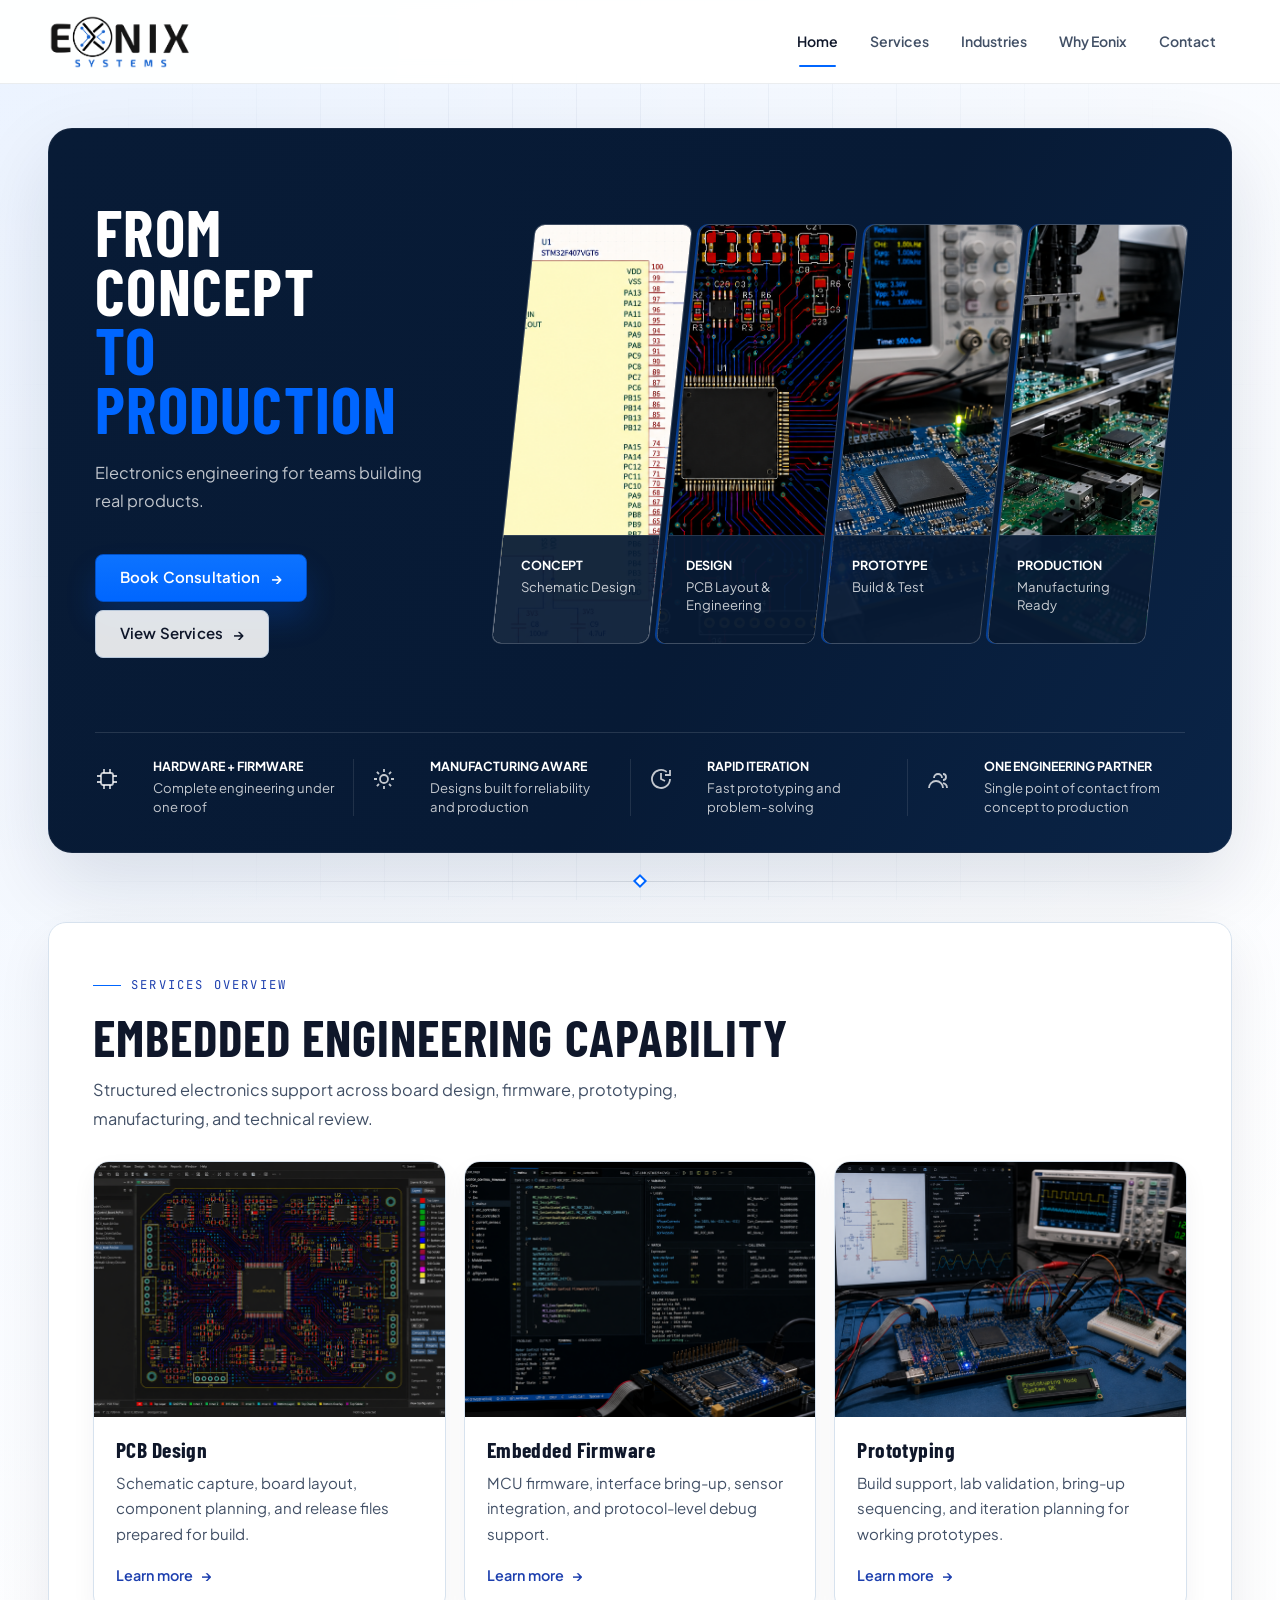
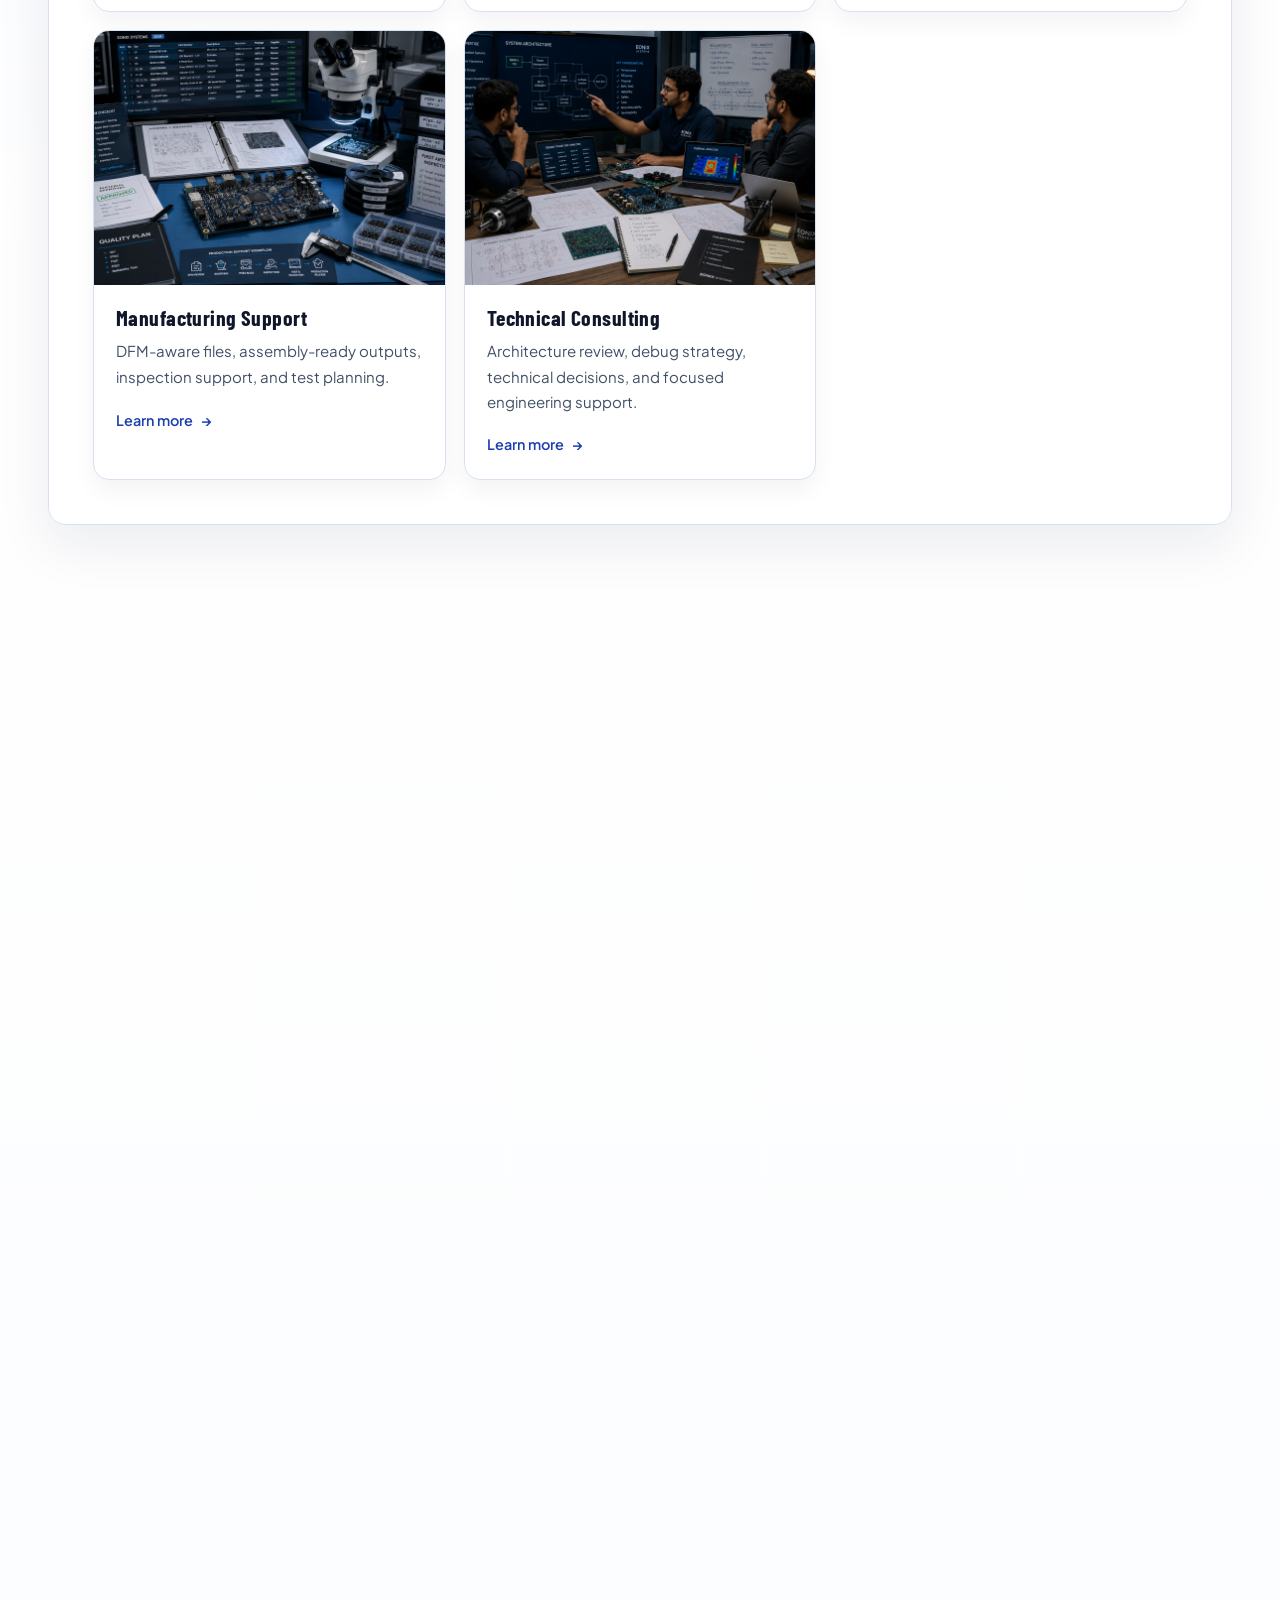
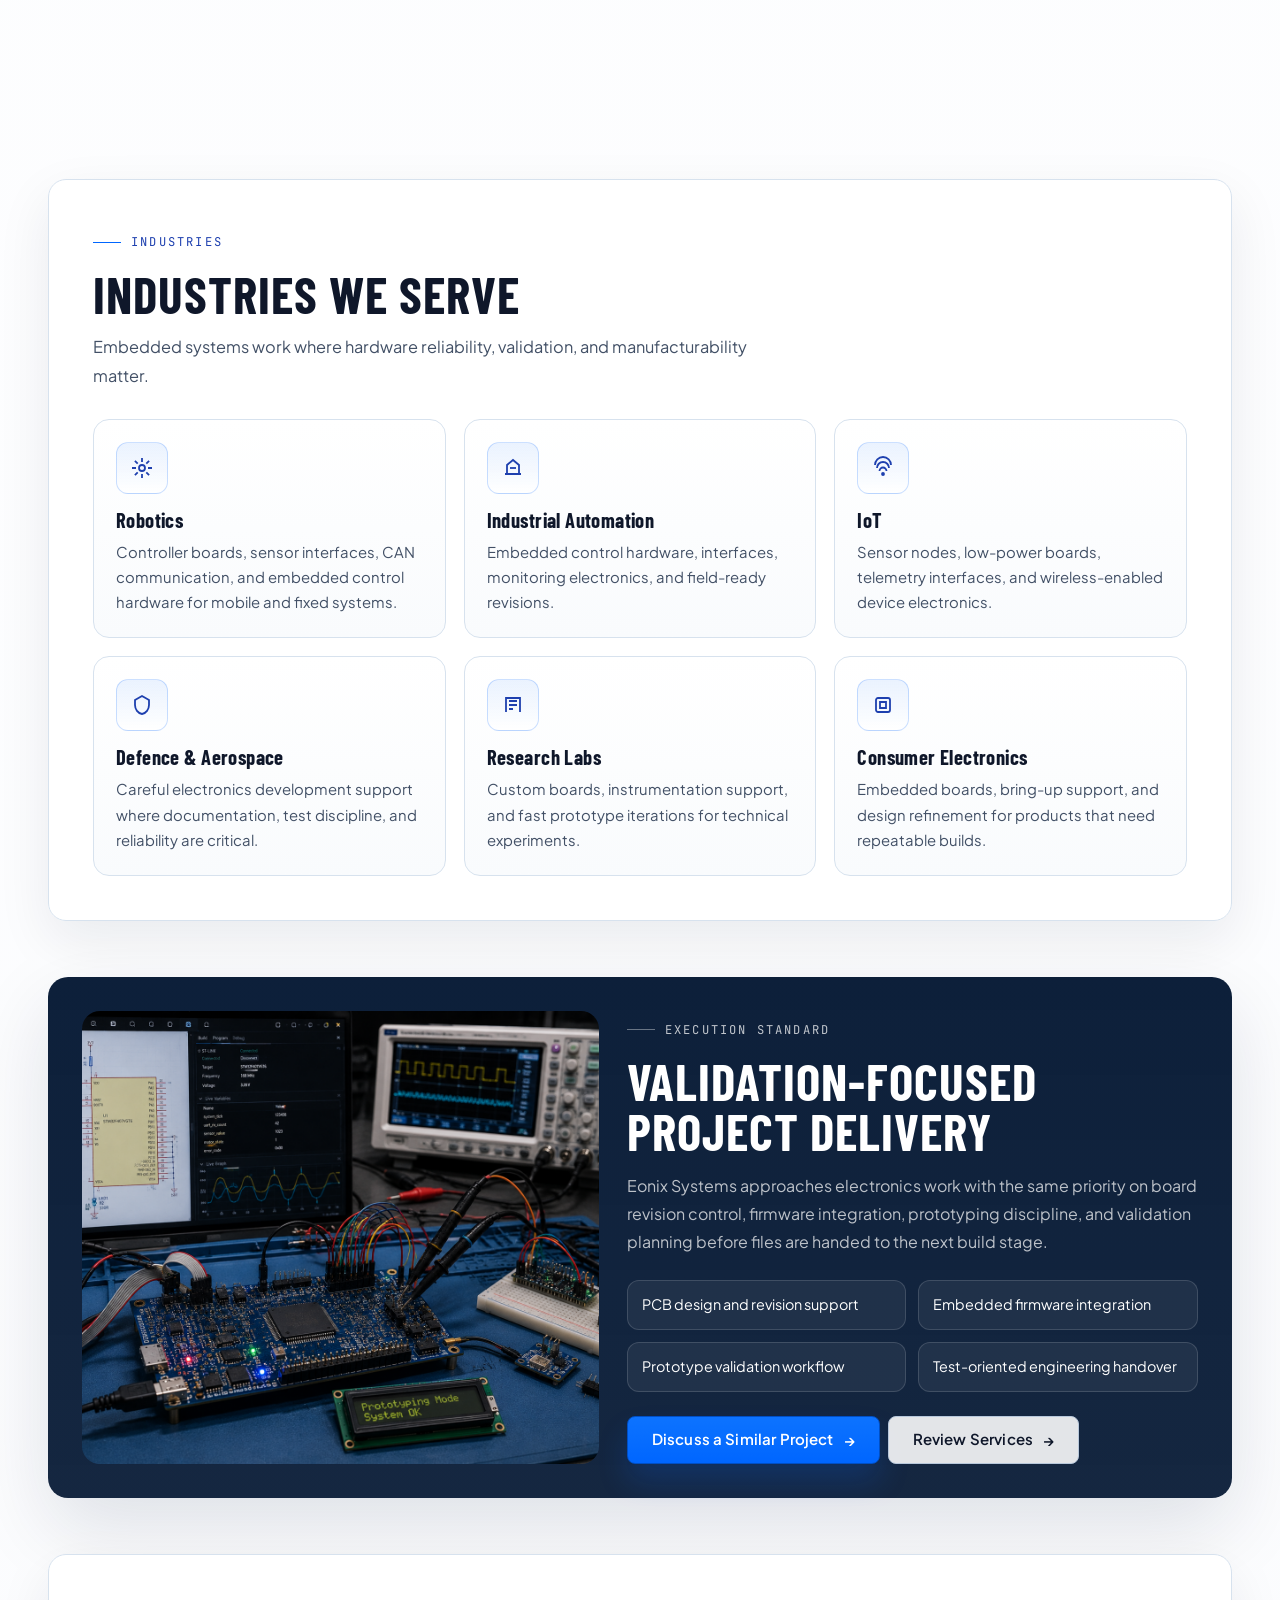
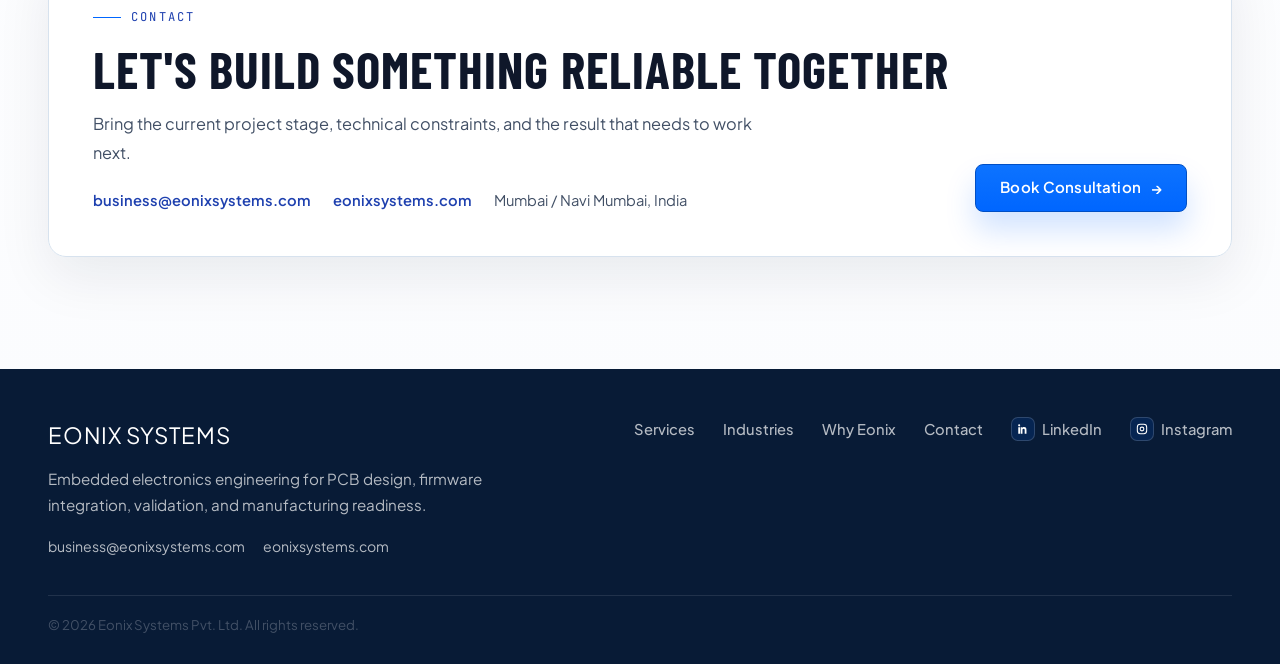
==== commit ba4f540b: "Update website hero and service assets" ====
--- a/index.html
+++ b/index.html
@@ -1,8 +1,8 @@
-<!doctype html>
+﻿<!doctype html>
 <html lang="en">
 
 <head>
-  <link rel="icon" href="assets/Logo Only White.png" type="image/png">
+  <link rel="icon" href="assets/LOGO/Logo Only White.png" type="image/png">
   <meta charset="UTF-8" />
   <meta name="viewport" content="width=device-width, initial-scale=1.0" />
   <meta name="description"
@@ -20,10 +20,10 @@
 
   <link rel="stylesheet" href="css/base.css?v=701" />
   <link rel="stylesheet" href="css/layout.css?v=701" />
-  <link rel="stylesheet" href="css/nav.css?v=701" />
+  <link rel="stylesheet" href="css/nav.css?v=703" />
   <link rel="stylesheet" href="css/animations.css?v=610" />
-  <link rel="stylesheet" href="css/footer.css?v=701" />
-  <link rel="stylesheet" href="css/home.css?v=701" />
+  <link rel="stylesheet" href="css/footer.css?v=702" />
+  <link rel="stylesheet" href="css/home.css?v=705" />
 </head>
 
 <body>
@@ -32,7 +32,7 @@
   <nav class="nav-root">
     <div class="nav-inner">
       <a class="nav-logo" href="index.html">
-        <img src="assets/Name Logo Black Transparent.png" alt="Eonix Systems logo" />
+        <img src="assets/LOGO/eonix-logo-nav-white.png" alt="Eonix Systems logo" />
       </a>
       <div class="nav-links">
         <a class="nav-link nav-active" href="index.html">Home</a>
@@ -51,86 +51,106 @@
     <section class="page-hero home-hero page-section">
       <div class="home-hero-shell page-shell">
         <div class="home-hero-layout">
-          <div class="home-hero-copy reveal reveal-left">
-            <span class="hero-sys-label">Eonix Systems</span>
-            <h1 class="home-title">From Concept to Production</h1>
-            <p class="home-subtitle subtitle-animate">
-              Engineering reliable electronics for startup teams, robotics programs, industrial developers, and
-              R&amp;D groups that need PCB design, firmware integration, validation, and manufacturing-ready outputs.
-            </p>
-            <div class="hero-actions hero-actions-animate">
-              <a class="btn-primary" href="contact.html">Book Consultation <span class="btn-arrow"
-                  aria-hidden="true">&rarr;</span></a>
-              <a class="btn-secondary" href="services.html">View Services <span class="btn-arrow"
-                  aria-hidden="true">&rarr;</span></a>
-            </div>
-            <div class="hero-metrics">
-              <div class="hero-metric">
-                <strong>PCB Design</strong>
-                <span>Schematic capture, layout discipline, and production release files.</span>
-              </div>
-              <div class="hero-metric">
-                <strong>Firmware</strong>
-                <span>Embedded integration, bring-up support, and protocol-level validation.</span>
-              </div>
-              <div class="hero-metric">
-                <strong>Production</strong>
-                <span>DFM-aware outputs, test planning, and handover for repeatable builds.</span>
+          <div class="home-hero-main">
+            <div class="home-hero-copy reveal reveal-left">
+              <h1 class="home-title"><span class="title-line">From Concept</span><span class="title-accent">To Production</span></h1>
+              <p class="home-subtitle subtitle-animate">
+                Electronics engineering for teams building real products.
+              </p>
+              <div class="hero-actions hero-actions-animate">
+                <a class="btn-primary" href="contact.html">Book Consultation <span class="btn-arrow"
+                    aria-hidden="true">&rarr;</span></a>
+                <a class="btn-secondary" href="services.html">View Services <span class="btn-arrow"
+                    aria-hidden="true">&rarr;</span></a>
+              </div>
+            </div>
+
+            <div class="home-hero-media reveal reveal-right">
+              <div class="hero-stage-visual">
+                <article class="hero-stage-panel">
+                  <img src="assets/Home Page/Schematic.png" alt="Schematic design workspace" />
+                  <div class="hero-stage-label">
+                    <strong>Concept</strong>
+                    <span>Schematic Design</span>
+                  </div>
+                </article>
+                <article class="hero-stage-panel">
+                  <img src="assets/Home Page/PCB.png" alt="PCB layout and engineering design" />
+                  <div class="hero-stage-label">
+                    <strong>Design</strong>
+                    <span>PCB Layout &amp; Engineering</span>
+                  </div>
+                </article>
+                <article class="hero-stage-panel">
+                  <img src="assets/Home Page/Test Bring Up.png" alt="Prototype build and test bench" />
+                  <div class="hero-stage-label">
+                    <strong>Prototype</strong>
+                    <span>Build &amp; Test</span>
+                  </div>
+                </article>
+                <article class="hero-stage-panel">
+                  <img src="assets/Home Page/Mass manufacturing.png" alt="Production manufacturing stage" />
+                  <div class="hero-stage-label">
+                    <strong>Production</strong>
+                    <span>Manufacturing Ready</span>
+                  </div>
+                </article>
               </div>
             </div>
           </div>
-          <div class="home-hero-media reveal reveal-right">
-            <div class="hero-media-frame">
-              <img src="assets/engineering-hero-v1.png"
-                alt="PCB validation setup with oscilloscope probes and electronics test bench" />
-            </div>
+
+          <div class="hero-proof-strip">
+            <article class="hero-proof-item">
+              <span class="hero-proof-icon" aria-hidden="true">
+                <svg viewBox="0 0 24 24" fill="none" stroke-width="1.8">
+                  <rect x="6" y="6" width="12" height="12" rx="2" />
+                  <path d="M9 2v4M15 2v4M9 18v4M15 18v4M2 9h4M2 15h4M18 9h4M18 15h4" />
+                </svg>
+              </span>
+              <div>
+                <strong>Hardware + Firmware</strong>
+                <span>Complete engineering under one roof</span>
+              </div>
+            </article>
+            <article class="hero-proof-item">
+              <span class="hero-proof-icon" aria-hidden="true">
+                <svg viewBox="0 0 24 24" fill="none" stroke-width="1.8">
+                  <circle cx="12" cy="12" r="4" />
+                  <path d="M12 2v3M12 19v3M4.9 4.9 7 7M17 17l2.1 2.1M2 12h3M19 12h3M4.9 19.1 7 17M17 7l2.1-2.1" />
+                </svg>
+              </span>
+              <div>
+                <strong>Manufacturing Aware</strong>
+                <span>Designs built for reliability and production</span>
+              </div>
+            </article>
+            <article class="hero-proof-item">
+              <span class="hero-proof-icon" aria-hidden="true">
+                <svg viewBox="0 0 24 24" fill="none" stroke-width="1.8">
+                  <path d="M12 6v6l4 2" />
+                  <path d="M21 12a9 9 0 1 1-3.3-7" />
+                  <path d="M21 3v5h-5" />
+                </svg>
+              </span>
+              <div>
+                <strong>Rapid Iteration</strong>
+                <span>Fast prototyping and problem-solving</span>
+              </div>
+            </article>
+            <article class="hero-proof-item">
+              <span class="hero-proof-icon" aria-hidden="true">
+                <svg viewBox="0 0 24 24" fill="none" stroke-width="1.8">
+                  <path d="M16 11a4 4 0 1 0-8 0" />
+                  <path d="M3 21a7 7 0 0 1 14 0M17 7a3 3 0 0 1 0 6M21 21a5 5 0 0 0-4-4.9" />
+                </svg>
+              </span>
+              <div>
+                <strong>One Engineering Partner</strong>
+                <span>Single point of contact from concept to production</span>
+              </div>
+            </article>
           </div>
         </div>
-      </div>
-    </section>
-
-    <section class="page-section">
-      <div class="capability-strip">
-        <article class="capability-item reveal reveal-scale">
-          <span class="icon-frame" aria-hidden="true">
-            <svg viewBox="0 0 24 24" fill="none" stroke-width="1.8">
-              <path d="M12 3v18M3 12h18" />
-              <path d="M6.5 6.5l11 11M17.5 6.5l-11 11" />
-            </svg>
-          </span>
-          <h3>Innovate</h3>
-          <p>Turn an idea, requirement note, or early prototype into a practical electronics roadmap.</p>
-        </article>
-        <article class="capability-item reveal reveal-scale">
-          <span class="icon-frame" aria-hidden="true">
-            <svg viewBox="0 0 24 24" fill="none" stroke-width="1.8">
-              <rect x="4" y="4" width="16" height="16" rx="2" />
-              <path d="M8 8h8v8H8zM2 12h2m16 0h2M12 2v2m0 16v2" />
-            </svg>
-          </span>
-          <h3>Engineer</h3>
-          <p>Build the board architecture, component choices, firmware structure, and interface definition.</p>
-        </article>
-        <article class="capability-item reveal reveal-scale">
-          <span class="icon-frame" aria-hidden="true">
-            <svg viewBox="0 0 24 24" fill="none" stroke-width="1.8">
-              <path d="M4 18h16M7 18V8l5-4 5 4v10" />
-              <path d="M9.5 13h5" />
-            </svg>
-          </span>
-          <h3>Develop</h3>
-          <p>Support prototyping, firmware flashing, signal checks, test fixtures, and debug loops.</p>
-        </article>
-        <article class="capability-item reveal reveal-scale">
-          <span class="icon-frame" aria-hidden="true">
-            <svg viewBox="0 0 24 24" fill="none" stroke-width="1.8">
-              <path d="M5 12l4 4L19 6" />
-              <rect x="3" y="3" width="18" height="18" rx="2" />
-            </svg>
-          </span>
-          <h3>Deliver</h3>
-          <p>Hand over validated files, manufacturing outputs, and technical documentation another engineer can use.</p>
-        </article>
       </div>
     </section>
 
@@ -144,14 +164,14 @@
           <span class="home-section-label">Services Overview</span>
           <h2 class="home-section-title">Embedded Engineering Capability</h2>
           <p class="home-section-subtitle">
-            Structured electronics support across board design, firmware, prototyping, power, manufacturing, and
+            Structured electronics support across board design, firmware, prototyping, manufacturing, and
             technical review.
           </p>
         </div>
         <div class="service-showcase-grid">
           <article class="service-card reveal">
             <div class="service-card-image">
-              <img src="assets/engineering-hero-v1.png" alt="PCB layout and board bring-up workstation" />
+              <img src="assets/Home Page/PCB Design General.png" alt="PCB design engineering workstation" />
             </div>
             <div class="service-card-body">
               <h3>PCB Design</h3>
@@ -161,7 +181,7 @@
           </article>
           <article class="service-card reveal">
             <div class="service-card-image">
-              <img src="assets/engineering-lab-v1.png" alt="Embedded firmware validation bench with probes and debug tools" />
+              <img src="assets/Home Page/Embedded Programming General.png" alt="Embedded programming and firmware development workstation" />
             </div>
             <div class="service-card-body">
               <h3>Embedded Firmware</h3>
@@ -172,7 +192,7 @@
           </article>
           <article class="service-card reveal">
             <div class="service-card-image">
-              <img src="assets/engineering-lab-v1.png" alt="Prototype validation setup for electronics development" />
+              <img src="assets/Home Page/Prototyping General.png" alt="Prototype validation setup for electronics development" />
             </div>
             <div class="service-card-body">
               <h3>Prototyping</h3>
@@ -183,18 +203,7 @@
           </article>
           <article class="service-card reveal">
             <div class="service-card-image">
-              <img src="assets/engineering-hero-v1.png" alt="Power electronics and PCB signal integrity workbench" />
-            </div>
-            <div class="service-card-body">
-              <h3>Power Electronics</h3>
-              <p>Power path design, protection stages, control hardware, and communication interfaces.</p>
-              <a class="service-card-link" href="services.html#power-electronics">Learn more <span
-                  aria-hidden="true">&rarr;</span></a>
-            </div>
-          </article>
-          <article class="service-card reveal">
-            <div class="service-card-image">
-              <img src="assets/manufacturing-bench-v1.png" alt="Manufacturing inspection setup with PCBs and microscope" />
+              <img src="assets/Home Page/Manufacturing Support General.png" alt="Manufacturing inspection setup with PCBs and microscope" />
             </div>
             <div class="service-card-body">
               <h3>Manufacturing Support</h3>
@@ -205,7 +214,7 @@
           </article>
           <article class="service-card reveal">
             <div class="service-card-image">
-              <img src="assets/manufacturing-bench-v1.png" alt="Engineering review environment with PCB documentation and tooling" />
+              <img src="assets/Home Page/Technical Consulting General.png" alt="Engineering review environment with PCB documentation and tooling" />
             </div>
             <div class="service-card-body">
               <h3>Technical Consulting</h3>
@@ -327,7 +336,7 @@
               </svg>
             </span>
             <h3>Robotics</h3>
-            <p>Controller boards, sensor interfaces, CAN and power electronics for mobile and fixed systems.</p>
+            <p>Controller boards, sensor interfaces, CAN communication, and embedded control hardware for mobile and fixed systems.</p>
           </article>
           <article class="industry-tile reveal">
             <span class="icon-frame" aria-hidden="true">
@@ -387,7 +396,7 @@
     <section class="page-section">
       <div class="case-study-panel reveal">
         <div class="case-study-media">
-          <img src="assets/engineering-lab-v1.png" alt="Electronics validation bench with embedded board under test" />
+          <img src="assets/Home Page/Prototyping General.png" alt="Electronics validation bench with embedded board under test" />
         </div>
         <div class="case-study-copy">
           <span class="hero-sys-label">Execution Standard</span>
@@ -425,7 +434,6 @@
               <a href="mailto:business@eonixsystems.com">business@eonixsystems.com</a>
               <a href="https://eonixsystems.com" target="_blank" rel="noopener noreferrer">eonixsystems.com</a>
               <span>Mumbai / Navi Mumbai, India</span>
-              <span>Phone shared during consultation scheduling</span>
             </div>
           </div>
           <div class="hero-actions">
@@ -445,7 +453,6 @@
           and manufacturing readiness.</p>
         <div class="footer-contact">
           <a href="mailto:business@eonixsystems.com">business@eonixsystems.com</a>
-          <span>Phone shared during consultation scheduling</span>
           <a href="https://eonixsystems.com" target="_blank" rel="noopener noreferrer">eonixsystems.com</a>
         </div>
       </div>
@@ -455,8 +462,26 @@
           <a class="footer-link" href="industries.html">Industries</a>
           <a class="footer-link" href="why-eonix.html">Why Eonix</a>
           <a class="footer-link" href="contact.html">Contact</a>
-          <a class="footer-link" href="https://www.linkedin.com/company/eonix-systems/?viewAsMember=true" target="_blank"
-            rel="noopener noreferrer">LinkedIn</a>
+          <a class="footer-link footer-social-link" href="https://www.linkedin.com/company/eonix-systems/?viewAsMember=true" target="_blank"
+            rel="noopener noreferrer">
+            <span class="social-icon" aria-hidden="true">
+              <svg viewBox="0 0 24 24" fill="currentColor">
+                <path d="M6.94 8.98H3.88V20h3.06V8.98zM5.41 4a1.78 1.78 0 1 0 0 3.56A1.78 1.78 0 0 0 5.41 4zm8.33 4.73c-1.64 0-2.39.9-2.8 1.53V8.98H8.01V20h3.06v-5.46c0-1.44.27-2.83 2.05-2.83 1.75 0 1.77 1.64 1.77 2.92V20h3.06v-6.05c0-2.97-.64-5.22-4.21-5.22z" />
+              </svg>
+            </span>
+            LinkedIn
+          </a>
+          <a class="footer-link footer-social-link" href="https://www.instagram.com/eonixsystems/" target="_blank"
+            rel="noopener noreferrer">
+            <span class="social-icon" aria-hidden="true">
+              <svg viewBox="0 0 24 24" fill="none" stroke="currentColor" stroke-width="1.8">
+                <rect x="4" y="4" width="16" height="16" rx="5" />
+                <circle cx="12" cy="12" r="3.2" />
+                <path d="M17.2 6.8h.01" />
+              </svg>
+            </span>
+            Instagram
+          </a>
         </div>
       </div>
     </div>
--- a/css/nav.css
+++ b/css/nav.css
@@ -33,7 +33,7 @@
 
 .nav-logo img {
     width: auto;
-    height: 48px;
+    height: 56px;
 }
 
 .nav-links {
@@ -97,8 +97,8 @@
     }
 
     .nav-logo img {
-        content: url("../assets/Logo Only Black Transparent.png");
-        height: 34px;
+        content: url("../assets/LOGO/Logo Only Black Transparent.png");
+        height: 46px;
     }
 
     .nav-links {
--- a/css/footer.css
+++ b/css/footer.css
@@ -66,9 +66,29 @@
 }
 
 .footer-link {
+    display: inline-flex;
+    align-items: center;
+    gap: 7px;
     color: var(--text-on-dark-soft);
     font-size: 0.92rem;
     font-weight: 500;
+}
+
+.footer-social-link .social-icon {
+    display: inline-flex;
+    align-items: center;
+    justify-content: center;
+    width: 24px;
+    height: 24px;
+    border: 1px solid rgba(255, 255, 255, 0.16);
+    border-radius: 7px;
+    color: #ffffff;
+    background: rgba(0, 102, 255, 0.14);
+}
+
+.footer-social-link .social-icon svg {
+    width: 14px;
+    height: 14px;
 }
 
 .footer-bottom {
--- a/css/home.css
+++ b/css/home.css
@@ -33,9 +33,19 @@
 }
 
 .home-title {
-    font-size: clamp(3.4rem, 6vw, 6rem);
-    max-width: 9ch;
+    font-size: clamp(3.8rem, 5vw, 5rem);
+    line-height: 0.92;
+    max-width: none;
     margin-bottom: 20px;
+}
+
+.home-title .title-line,
+.home-title .title-accent {
+    display: block;
+}
+
+.home-title .title-accent {
+    color: var(--accent);
 }
 
 .home-subtitle,
@@ -47,14 +57,14 @@
 }
 
 .home-subtitle {
-    max-width: 62ch;
-    margin-bottom: 34px;
+    max-width: 34ch;
+    margin-bottom: 38px;
 }
 
 .hero-actions {
     display: flex;
     flex-wrap: wrap;
-    gap: 14px;
+    gap: 8px;
 }
 
 .home-tech-divider {
@@ -141,12 +151,15 @@
 
 .home-hero {
     position: relative;
+    padding-top: 44px;
+    padding-bottom: 28px;
 }
 
 .home-hero-shell {
+    min-height: 700px;
     overflow: hidden;
     background:
-        linear-gradient(120deg, rgba(8, 27, 54, 0.98) 0%, rgba(8, 27, 54, 0.94) 55%, rgba(12, 37, 73, 0.92) 100%);
+        linear-gradient(120deg, #081b36 0%, #071a35 58%, #0a2447 100%);
     border: 1px solid rgba(255, 255, 255, 0.06);
     border-radius: 24px;
     box-shadow: var(--shadow-lg);
@@ -154,33 +167,31 @@
 
 .home-hero-layout {
     display: grid;
-    grid-template-columns: minmax(0, 0.9fr) minmax(420px, 1.1fr);
-    gap: 28px;
-    align-items: center;
-    padding: 38px;
+    grid-template-rows: auto auto;
+    gap: 46px;
+    min-height: 100%;
+    padding: 54px 46px 36px;
     position: relative;
 }
 
-.home-hero-layout::before {
-    content: "";
-    position: absolute;
-    inset: 0;
-    background:
-        linear-gradient(rgba(255, 255, 255, 0.04) 1px, transparent 1px),
-        linear-gradient(90deg, rgba(255, 255, 255, 0.04) 1px, transparent 1px);
-    background-size: 58px 58px;
-    mask-image: linear-gradient(180deg, black, transparent 90%);
-    pointer-events: none;
-}
-
 .home-hero-copy,
-.home-hero-media {
+.home-hero-media,
+.home-hero-main,
+.hero-proof-strip {
     position: relative;
     z-index: 1;
 }
 
+.home-hero-main {
+    display: grid;
+    grid-template-columns: minmax(280px, 0.68fr) minmax(620px, 1.32fr);
+    gap: 44px;
+    align-items: center;
+    min-height: 460px;
+}
+
 .home-hero-copy {
-    padding: 24px 10px 24px 12px;
+    padding: 20px 0 28px 0;
 }
 
 .home-hero-copy .hero-sys-label,
@@ -233,20 +244,135 @@
 
 .home-hero-media {
     min-width: 0;
-}
-
-.hero-media-frame {
-    aspect-ratio: 1.24;
-    border-radius: 18px;
+    height: 420px;
+    display: flex;
+    align-items: center;
+}
+
+.hero-stage-visual {
+    width: 100%;
+    display: grid;
+    grid-template-columns: repeat(4, minmax(0, 1fr));
+    gap: 8px;
+    align-items: center;
+    justify-content: stretch;
+    padding: 0 18px;
+}
+
+.hero-stage-panel {
+    position: relative;
+    display: grid;
+    height: 420px;
+    min-width: 0;
     overflow: hidden;
-    border: 1px solid rgba(255, 255, 255, 0.12);
-    background: rgba(255, 255, 255, 0.06);
-}
-
-.hero-media-frame img {
-    width: 100%;
+    border: 1px solid rgba(255, 255, 255, 0.18);
+    border-radius: 10px;
+    background: rgba(255, 255, 255, 0.05);
+    transform: skewX(-6deg);
+}
+
+.hero-stage-panel + .hero-stage-panel {
+    box-shadow: -2px 0 0 rgba(0, 102, 255, 0.46);
+}
+
+.hero-stage-panel img {
+    grid-area: 1 / 1;
+    width: 126%;
     height: 100%;
+    max-width: none;
     object-fit: cover;
+    object-position: center;
+    transform: translateX(-9%) skewX(6deg) scale(1.12);
+}
+
+.hero-stage-label {
+    grid-area: 1 / 1;
+    align-self: end;
+    z-index: 2;
+    min-height: 108px;
+    padding: 22px 18px 20px 22px;
+    background: rgba(8, 27, 54, 0.94);
+    border-top: 1px solid rgba(255, 255, 255, 0.12);
+    color: #ffffff;
+}
+
+.hero-stage-label strong {
+    display: block;
+    font-size: 0.78rem;
+    line-height: 1.2;
+    text-transform: uppercase;
+    color: #ffffff;
+    transform: skewX(6deg);
+    transform-origin: left bottom;
+}
+
+.hero-stage-label span {
+    display: block;
+    margin-top: 5px;
+    color: rgba(255, 255, 255, 0.78);
+    font-size: 0.82rem;
+    line-height: 1.35;
+    transform: skewX(6deg);
+    transform-origin: left top;
+}
+
+.hero-proof-icon {
+    display: inline-flex;
+    align-items: center;
+    justify-content: center;
+    flex-shrink: 0;
+    color: #ffffff;
+}
+
+.hero-proof-icon svg {
+    width: 24px;
+    height: 24px;
+    stroke: currentColor;
+}
+
+.hero-proof-item strong {
+    display: block;
+    font-size: 0.78rem;
+    line-height: 1.2;
+    text-transform: uppercase;
+    color: #ffffff;
+}
+
+.hero-proof-item span {
+    display: block;
+    margin-top: 4px;
+    color: rgba(255, 255, 255, 0.76);
+    font-size: 0.82rem;
+    line-height: 1.45;
+}
+
+.hero-proof-strip {
+    display: grid;
+    grid-template-columns: repeat(4, minmax(0, 1fr));
+    gap: 18px;
+    padding-top: 26px;
+    border-top: 1px solid rgba(255, 255, 255, 0.12);
+}
+
+.hero-proof-item {
+    display: grid;
+    grid-template-columns: auto minmax(0, 1fr);
+    gap: 14px;
+    align-items: center;
+    min-width: 0;
+    padding-right: 18px;
+    border-right: 1px solid rgba(255, 255, 255, 0.1);
+}
+
+.hero-proof-item:last-child {
+    border-right: 0;
+    padding-right: 0;
+}
+
+.hero-proof-icon {
+    width: 44px;
+    height: 44px;
+    color: #5aa1ff;
 }
 
 .capability-strip {
@@ -496,17 +622,37 @@
         grid-template-columns: repeat(3, minmax(0, 1fr));
     }
 
-    .home-hero-layout,
     .case-study-panel {
         grid-template-columns: 1fr;
     }
 
+    .home-hero-shell {
+        min-height: 0;
+    }
+
+    .home-hero-main,
+    .case-study-panel {
+        grid-template-columns: 1fr;
+    }
+
+    .home-hero-main {
+        min-height: 0;
+    }
+
     .home-hero-copy {
         padding-right: 0;
     }
 
-    .hero-media-frame {
-        aspect-ratio: 1.45;
+    .home-hero-media {
+        height: 360px;
+    }
+
+    .hero-stage-panel {
+        height: 360px;
+    }
+
+    .hero-proof-strip {
+        grid-template-columns: repeat(2, minmax(0, 1fr));
     }
 }
 
@@ -530,6 +676,7 @@
 
     .home-title {
         max-width: none;
+        font-size: 3.4rem;
     }
 
     .home-section-shell,
@@ -539,6 +686,10 @@
         padding: 24px;
     }
 
+    .home-hero-layout {
+        gap: 34px;
+    }
+
     .hero-actions,
     .cta-band {
         grid-template-columns: 1fr;
@@ -547,6 +698,7 @@
     }
 
     .hero-metrics,
+    .hero-proof-strip,
     .capability-strip,
     .service-showcase-grid,
     .why-grid,
@@ -556,6 +708,50 @@
         grid-template-columns: 1fr;
     }
 
+    .home-hero {
+        padding-top: 32px;
+    }
+
+    .home-hero-main {
+        gap: 28px;
+    }
+
+    .home-hero-media {
+        height: auto;
+    }
+
+    .hero-stage-visual {
+        grid-template-columns: 1fr;
+        gap: 14px;
+        padding: 0;
+    }
+
+    .hero-stage-panel {
+        height: 230px;
+        transform: skewX(-4deg);
+    }
+
+    .hero-stage-panel img {
+        transform: translateX(-7%) skewX(4deg) scale(1.08);
+    }
+
+    .hero-stage-label strong,
+    .hero-stage-label span {
+        transform: skewX(4deg);
+    }
+
+    .hero-proof-item {
+        padding-right: 0;
+        padding-bottom: 16px;
+        border-right: 0;
+        border-bottom: 1px solid rgba(255, 255, 255, 0.1);
+    }
+
+    .hero-proof-item:last-child {
+        padding-bottom: 0;
+        border-bottom: 0;
+    }
+
     .service-card-body p {
         min-height: 0;
     }
